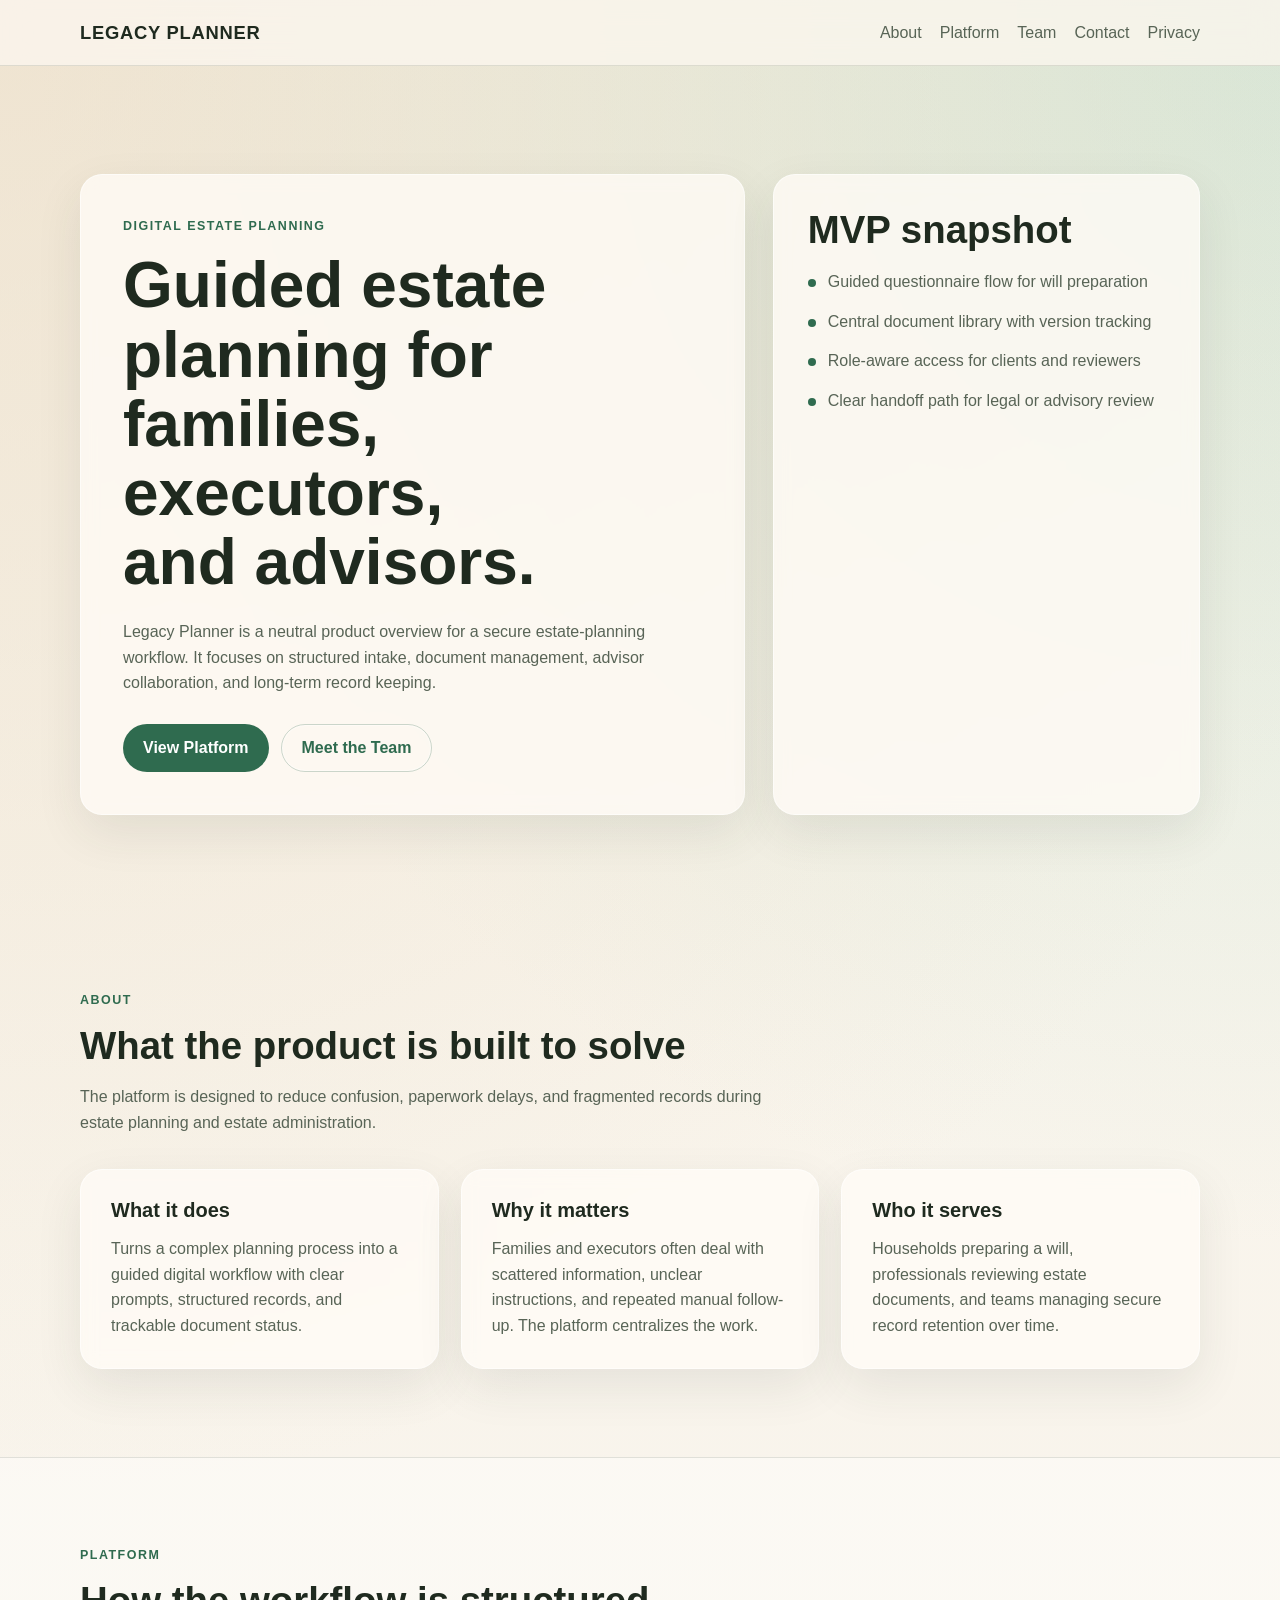
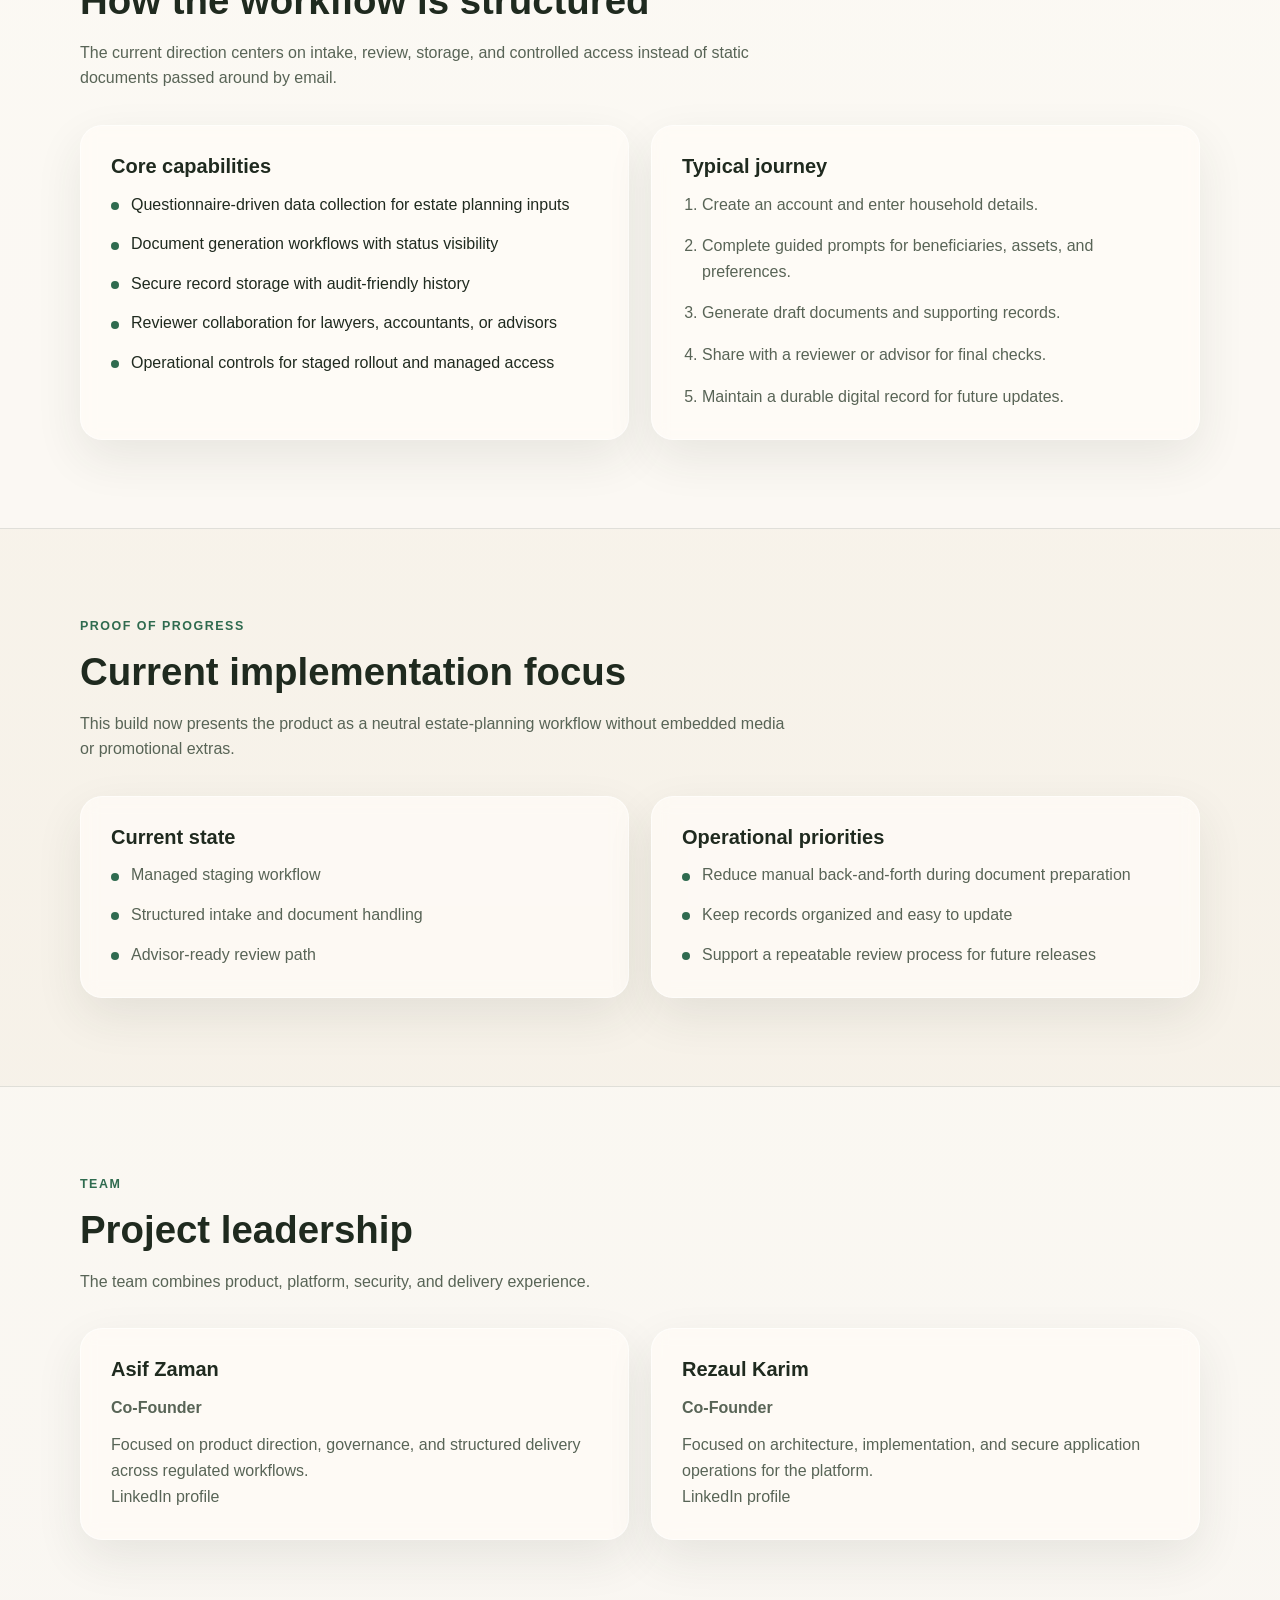
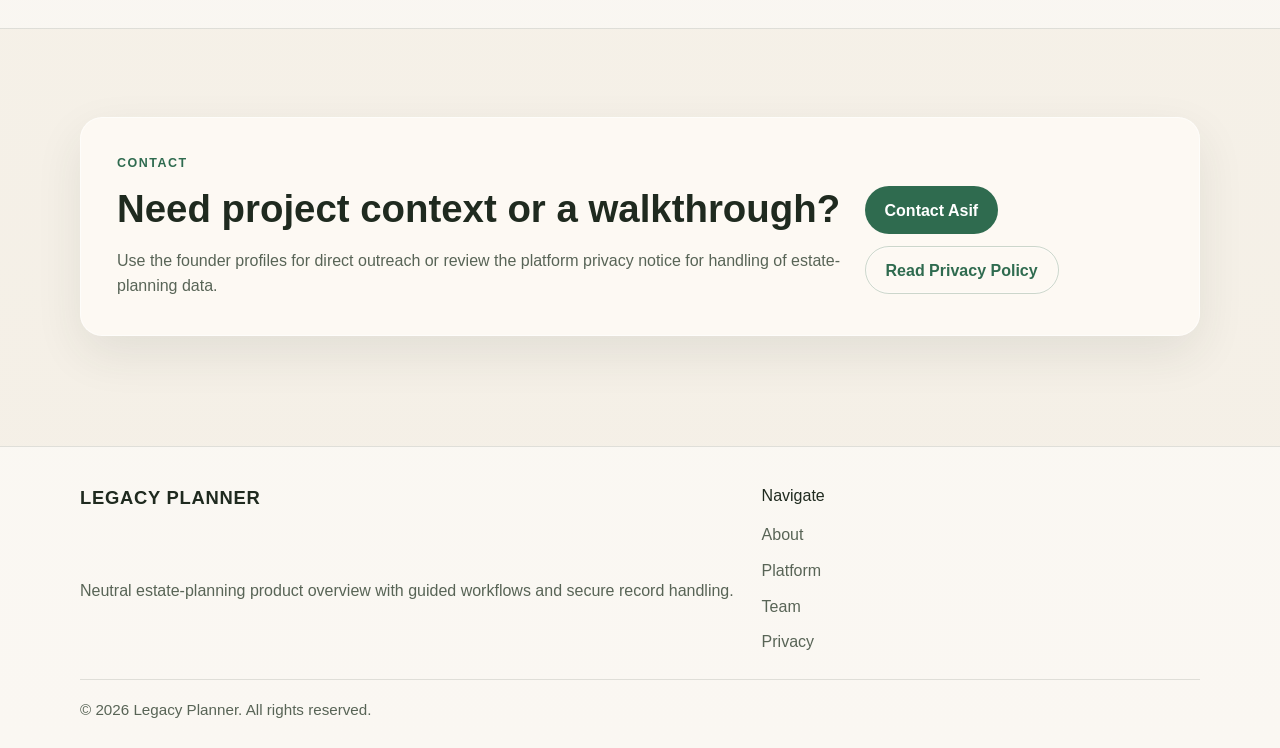
==== index.html @ 6ddc1e79 "feat: add non muslim site" ====
<!doctype html>
<html lang="en">

<head>
    <meta charset="UTF-8" />
    <meta name="viewport" content="width=device-width, initial-scale=1.0" />
    <title>Legacy Planner</title>
    <link rel="stylesheet" href="index.css" />
</head>

<body>
    <header class="site-header">
        <div class="container header-row">
            <a class="brand" href="index.html">Legacy Planner</a>
            <nav class="site-nav" aria-label="Primary navigation">
                <a href="#about">About</a>
                <a href="#platform">Platform</a>
                <a href="#team">Team</a>
                <a href="#contact">Contact</a>
                <a href="privacy-policy.html">Privacy</a>
            </nav>
        </div>
    </header>

    <main>
        <section class="hero section">
            <div class="container hero-grid">
                <div class="hero-copy" data-reveal>
                    <p class="eyebrow">Digital estate planning</p>
                    <h1>Guided estate planning for families, executors, and advisors.</h1>
                    <p class="hero-text">
                        Legacy Planner is a neutral product overview for a secure estate-planning workflow. It focuses
                        on structured intake, document management, advisor collaboration, and long-term record keeping.
                    </p>
                    <div class="button-row">
                        <a class="button" href="#platform">View Platform</a>
                        <a class="button button-secondary" href="#contact">Meet the Team</a>
                    </div>
                </div>

                <aside class="hero-panel" data-reveal>
                    <h2>MVP snapshot</h2>
                    <ul class="panel-list">
                        <li>Guided questionnaire flow for will preparation</li>
                        <li>Central document library with version tracking</li>
                        <li>Role-aware access for clients and reviewers</li>
                        <li>Clear handoff path for legal or advisory review</li>
                    </ul>
                </aside>
            </div>
        </section>

        <section id="about" class="section">
            <div class="container">
                <div class="section-heading" data-reveal>
                    <p class="eyebrow">About</p>
                    <h2>What the product is built to solve</h2>
                    <p class="section-lead">
                        The platform is designed to reduce confusion, paperwork delays, and fragmented records during
                        estate planning and estate administration.
                    </p>
                </div>

                <div class="card-grid">
                    <article class="card" data-reveal>
                        <h3>What it does</h3>
                        <p>
                            Turns a complex planning process into a guided digital workflow with clear prompts,
                            structured records, and trackable document status.
                        </p>
                    </article>
                    <article class="card" data-reveal>
                        <h3>Why it matters</h3>
                        <p>
                            Families and executors often deal with scattered information, unclear instructions, and
                            repeated manual follow-up. The platform centralizes the work.
                        </p>
                    </article>
                    <article class="card" data-reveal>
                        <h3>Who it serves</h3>
                        <p>
                            Households preparing a will, professionals reviewing estate documents, and teams managing
                            secure record retention over time.
                        </p>
                    </article>
                </div>
            </div>
        </section>

        <section id="platform" class="section section-alt">
            <div class="container">
                <div class="section-heading" data-reveal>
                    <p class="eyebrow">Platform</p>
                    <h2>How the workflow is structured</h2>
                    <p class="section-lead">
                        The current direction centers on intake, review, storage, and controlled access instead of
                        static documents passed around by email.
                    </p>
                </div>

                <div class="split-grid">
                    <article class="card card-large" data-reveal>
                        <h3>Core capabilities</h3>
                        <ul class="feature-list">
                            <li>Questionnaire-driven data collection for estate planning inputs</li>
                            <li>Document generation workflows with status visibility</li>
                            <li>Secure record storage with audit-friendly history</li>
                            <li>Reviewer collaboration for lawyers, accountants, or advisors</li>
                            <li>Operational controls for staged rollout and managed access</li>
                        </ul>
                    </article>

                    <article class="card card-large" data-reveal>
                        <h3>Typical journey</h3>
                        <ol class="number-list">
                            <li>Create an account and enter household details.</li>
                            <li>Complete guided prompts for beneficiaries, assets, and preferences.</li>
                            <li>Generate draft documents and supporting records.</li>
                            <li>Share with a reviewer or advisor for final checks.</li>
                            <li>Maintain a durable digital record for future updates.</li>
                        </ol>
                    </article>
                </div>
            </div>
        </section>

        <section class="section">
            <div class="container">
                <div class="section-heading" data-reveal>
                    <p class="eyebrow">Proof of progress</p>
                    <h2>Current implementation focus</h2>
                    <p class="section-lead">
                        This build now presents the product as a neutral estate-planning workflow without embedded media
                        or promotional extras.
                    </p>
                </div>

                <div class="proof-grid">
                    <article class="card" data-reveal>
                        <h3>Current state</h3>
                        <ul class="panel-list">
                            <li>Managed staging workflow</li>
                            <li>Structured intake and document handling</li>
                            <li>Advisor-ready review path</li>
                        </ul>
                    </article>
                    <article class="card" data-reveal>
                        <h3>Operational priorities</h3>
                        <ul class="panel-list">
                            <li>Reduce manual back-and-forth during document preparation</li>
                            <li>Keep records organized and easy to update</li>
                            <li>Support a repeatable review process for future releases</li>
                        </ul>
                    </article>
                </div>
            </div>
        </section>

        <section id="team" class="section section-alt">
            <div class="container">
                <div class="section-heading" data-reveal>
                    <p class="eyebrow">Team</p>
                    <h2>Project leadership</h2>
                    <p class="section-lead">
                        The team combines product, platform, security, and delivery experience.
                    </p>
                </div>

                <div class="team-grid">
                    <article class="person-card" data-reveal>
                        <h3>Asif Zaman</h3>
                        <p class="role">Co-Founder</p>
                        <p>
                            Focused on product direction, governance, and structured delivery across regulated
                            workflows.
                        </p>
                        <a class="text-link" href="https://www.linkedin.com/in/asif-zaman-864b8b76/" target="_blank"
                            rel="noreferrer">LinkedIn profile</a>
                    </article>
                    <article class="person-card" data-reveal>
                        <h3>Rezaul Karim</h3>
                        <p class="role">Co-Founder</p>
                        <p>
                            Focused on architecture, implementation, and secure application operations for the platform.
                        </p>
                        <a class="text-link" href="https://www.linkedin.com/in/rezaul-karim-masum/" target="_blank"
                            rel="noreferrer">LinkedIn profile</a>
                    </article>
                </div>
            </div>
        </section>

        <section id="contact" class="section contact-section">
            <div class="container contact-panel" data-reveal>
                <div>
                    <p class="eyebrow">Contact</p>
                    <h2>Need project context or a walkthrough?</h2>
                    <p class="section-lead">
                        Use the founder profiles for direct outreach or review the platform privacy notice for handling
                        of estate-planning data.
                    </p>
                </div>
                <div class="button-row">
                    <a class="button" href="https://www.linkedin.com/in/asif-zaman-864b8b76/" target="_blank"
                        rel="noreferrer">Contact Asif</a>
                    <a class="button button-secondary" href="privacy-policy.html">Read Privacy Policy</a>
                </div>
            </div>
        </section>
    </main>

    <footer class="site-footer">
        <div class="container footer-grid">
            <div>
                <p class="brand footer-brand">Legacy Planner</p>
                <p class="footer-note">
                    Neutral estate-planning product overview with guided workflows and secure record handling.
                </p>
            </div>
            <div>
                <p class="footer-title">Navigate</p>
                <a href="#about">About</a>
                <a href="#platform">Platform</a>
                <a href="#team">Team</a>
                <a href="privacy-policy.html">Privacy</a>
            </div>
        </div>
        <div class="container footer-bottom">
            <p>&copy; 2026 Legacy Planner. All rights reserved.</p>
        </div>
    </footer>

    <script src="index.js"></script>
</body>

</html>
---- index.css ----
:root {
    --bg: #f4efe6;
    --bg-alt: #fffaf2;
    --surface: rgba(255, 252, 246, 0.78);
    --surface-strong: #fffdf9;
    --text: #1f2a1f;
    --muted: #586456;
    --line: rgba(31, 42, 31, 0.12);
    --accent: #2f6b4f;
    --accent-strong: #1f533b;
    --accent-soft: rgba(47, 107, 79, 0.1);
    --shadow: 0 18px 48px rgba(44, 51, 44, 0.09);
    --radius: 22px;
}

* {
    box-sizing: border-box;
    margin: 0;
    padding: 0;
}

html {
    scroll-behavior: smooth;
}

body {
    min-height: 100vh;
    font-family: "Manrope", "Segoe UI", sans-serif;
    color: var(--text);
    background:
        radial-gradient(circle at top left, rgba(232, 217, 192, 0.65), transparent 36%),
        radial-gradient(circle at top right, rgba(179, 214, 192, 0.5), transparent 30%),
        linear-gradient(180deg, #fbf7ef 0%, #f4efe6 100%);
    line-height: 1.6;
}

a {
    color: inherit;
    text-decoration: none;
}

img,
iframe {
    display: block;
    max-width: 100%;
}

.container {
    width: min(1120px, calc(100% - 40px));
    margin: 0 auto;
}

.section {
    padding: 88px 0;
}

.section-alt {
    background: rgba(255, 255, 255, 0.4);
    border-top: 1px solid var(--line);
    border-bottom: 1px solid var(--line);
}

.site-header {
    position: sticky;
    top: 0;
    z-index: 20;
    backdrop-filter: blur(14px);
    background: rgba(251, 247, 239, 0.78);
    border-bottom: 1px solid var(--line);
}

.header-row {
    display: flex;
    align-items: center;
    justify-content: space-between;
    gap: 24px;
    padding: 18px 0;
}

.brand {
    font-size: 1.15rem;
    font-weight: 800;
    letter-spacing: 0.04em;
    text-transform: uppercase;
}

.site-nav {
    display: flex;
    align-items: center;
    gap: 18px;
    flex-wrap: wrap;
}

.site-nav a,
.footer-grid a,
.text-link {
    color: var(--muted);
    transition: color 0.2s ease;
}

.site-nav a:hover,
.footer-grid a:hover,
.text-link:hover {
    color: var(--accent);
}

.hero {
    padding-top: 108px;
}

.hero-grid {
    display: grid;
    grid-template-columns: minmax(0, 1.4fr) minmax(280px, 0.9fr);
    gap: 28px;
    align-items: stretch;
}

.eyebrow {
    color: var(--accent);
    font-weight: 800;
    letter-spacing: 0.12em;
    text-transform: uppercase;
    font-size: 0.78rem;
    margin-bottom: 14px;
}

h1,
h2,
h3 {
    line-height: 1.08;
}

h1 {
    font-size: clamp(2.5rem, 5vw, 4.8rem);
    max-width: 12ch;
    margin-bottom: 22px;
}

h2 {
    font-size: clamp(1.9rem, 3vw, 3rem);
    margin-bottom: 18px;
}

h3 {
    font-size: 1.25rem;
    margin-bottom: 14px;
}

.hero-text,
.section-lead,
.footer-note,
.card p,
.person-card p,
.policy-section p,
.policy-list li,
.panel-list li,
.number-list li {
    color: var(--muted);
}

.hero-copy,
.hero-panel,
.card,
.person-card,
.contact-panel,
.policy-layout {
    background: var(--surface);
    border: 1px solid rgba(255, 255, 255, 0.55);
    border-radius: var(--radius);
    box-shadow: var(--shadow);
    backdrop-filter: blur(8px);
}

.hero-copy {
    padding: 42px;
}

.hero-panel {
    padding: 34px;
    align-self: stretch;
}

.panel-list,
.feature-list,
.policy-list {
    list-style: none;
    display: grid;
    gap: 14px;
}

.panel-list li,
.feature-list li,
.policy-list li {
    position: relative;
    padding-left: 20px;
}

.panel-list li::before,
.feature-list li::before,
.policy-list li::before {
    content: "";
    position: absolute;
    left: 0;
    top: 0.65em;
    width: 8px;
    height: 8px;
    border-radius: 50%;
    background: var(--accent);
}

.number-list {
    display: grid;
    gap: 16px;
    margin-left: 20px;
}

.button-row {
    display: flex;
    flex-wrap: wrap;
    gap: 12px;
    margin-top: 28px;
}

.button {
    display: inline-flex;
    align-items: center;
    justify-content: center;
    min-height: 48px;
    padding: 0 20px;
    border-radius: 999px;
    background: var(--accent);
    color: #fff;
    font-weight: 700;
    transition: transform 0.2s ease, background 0.2s ease;
}

.button:hover {
    background: var(--accent-strong);
    transform: translateY(-1px);
}

.button-secondary {
    background: transparent;
    color: var(--accent);
    border: 1px solid rgba(47, 107, 79, 0.24);
    box-shadow: inset 0 0 0 1px rgba(255, 255, 255, 0.35);
}

.button-secondary:hover {
    background: var(--accent-soft);
}

.section-heading {
    max-width: 720px;
    margin-bottom: 34px;
}

.card-grid,
.proof-grid,
.team-grid,
.split-grid {
    display: grid;
    gap: 22px;
}

.card-grid {
    grid-template-columns: repeat(3, minmax(0, 1fr));
}

.proof-grid,
.team-grid,
.split-grid {
    grid-template-columns: repeat(2, minmax(0, 1fr));
}

.card,
.person-card {
    padding: 30px;
}

.card-large {
    min-height: 100%;
}

.role {
    color: var(--accent);
    font-weight: 700;
    margin-bottom: 12px;
}

.contact-section {
    padding-bottom: 110px;
}

.contact-panel {
    display: flex;
    align-items: center;
    justify-content: space-between;
    gap: 24px;
    padding: 36px;
}

.site-footer {
    padding: 36px 0 26px;
    border-top: 1px solid var(--line);
    background: rgba(255, 255, 255, 0.48);
}

.footer-grid {
    display: grid;
    grid-template-columns: minmax(0, 1.2fr) minmax(180px, 0.8fr);
    gap: 24px;
}

.footer-grid div {
    display: grid;
    gap: 10px;
}

.footer-brand,
.footer-title {
    margin-bottom: 4px;
}

.footer-bottom {
    margin-top: 24px;
    padding-top: 18px;
    border-top: 1px solid var(--line);
    color: var(--muted);
    font-size: 0.95rem;
}

.simple-page {
    min-height: 100vh;
    display: grid;
    place-items: center;
}

.narrow-column {
    max-width: 760px;
}

.policy-layout {
    max-width: 860px;
    padding: 42px;
}

.policy-updated {
    color: var(--muted);
    margin-bottom: 24px;
}

.policy-section + .policy-section {
    margin-top: 28px;
}

[data-reveal] {
    opacity: 0;
    transform: translateY(18px);
    transition: opacity 0.55s ease, transform 0.55s ease;
}

[data-reveal].is-visible {
    opacity: 1;
    transform: translateY(0);
}

@media (max-width: 900px) {
    .hero-grid,
    .card-grid,
    .proof-grid,
    .team-grid,
    .split-grid,
    .footer-grid,
    .contact-panel {
        grid-template-columns: 1fr;
    }

    .contact-panel {
        align-items: flex-start;
    }
}

@media (max-width: 720px) {
    .section {
        padding: 72px 0;
    }

    .header-row {
        flex-direction: column;
        align-items: flex-start;
    }

    .hero-copy,
    .hero-panel,
    .card,
    .person-card,
    .contact-panel,
    .policy-layout {
        padding: 26px;
    }

    h1 {
        max-width: none;
    }
}
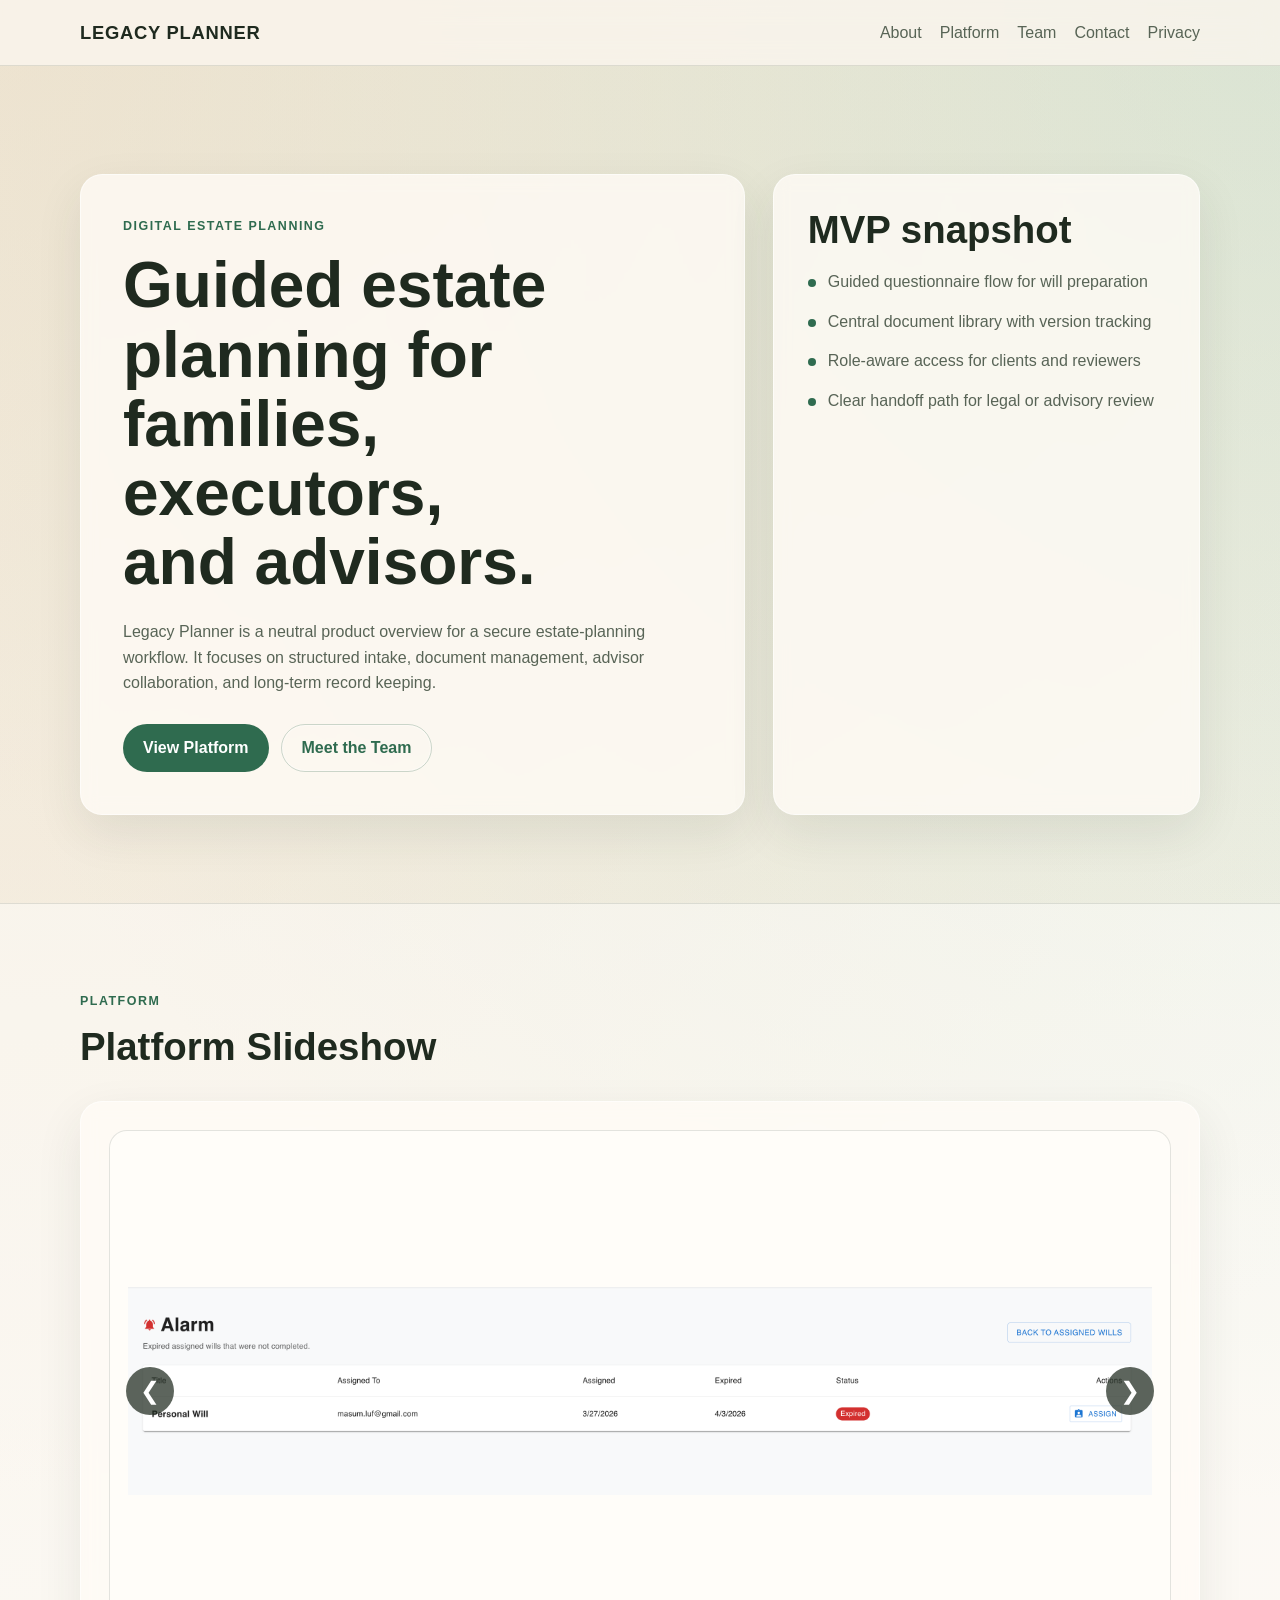
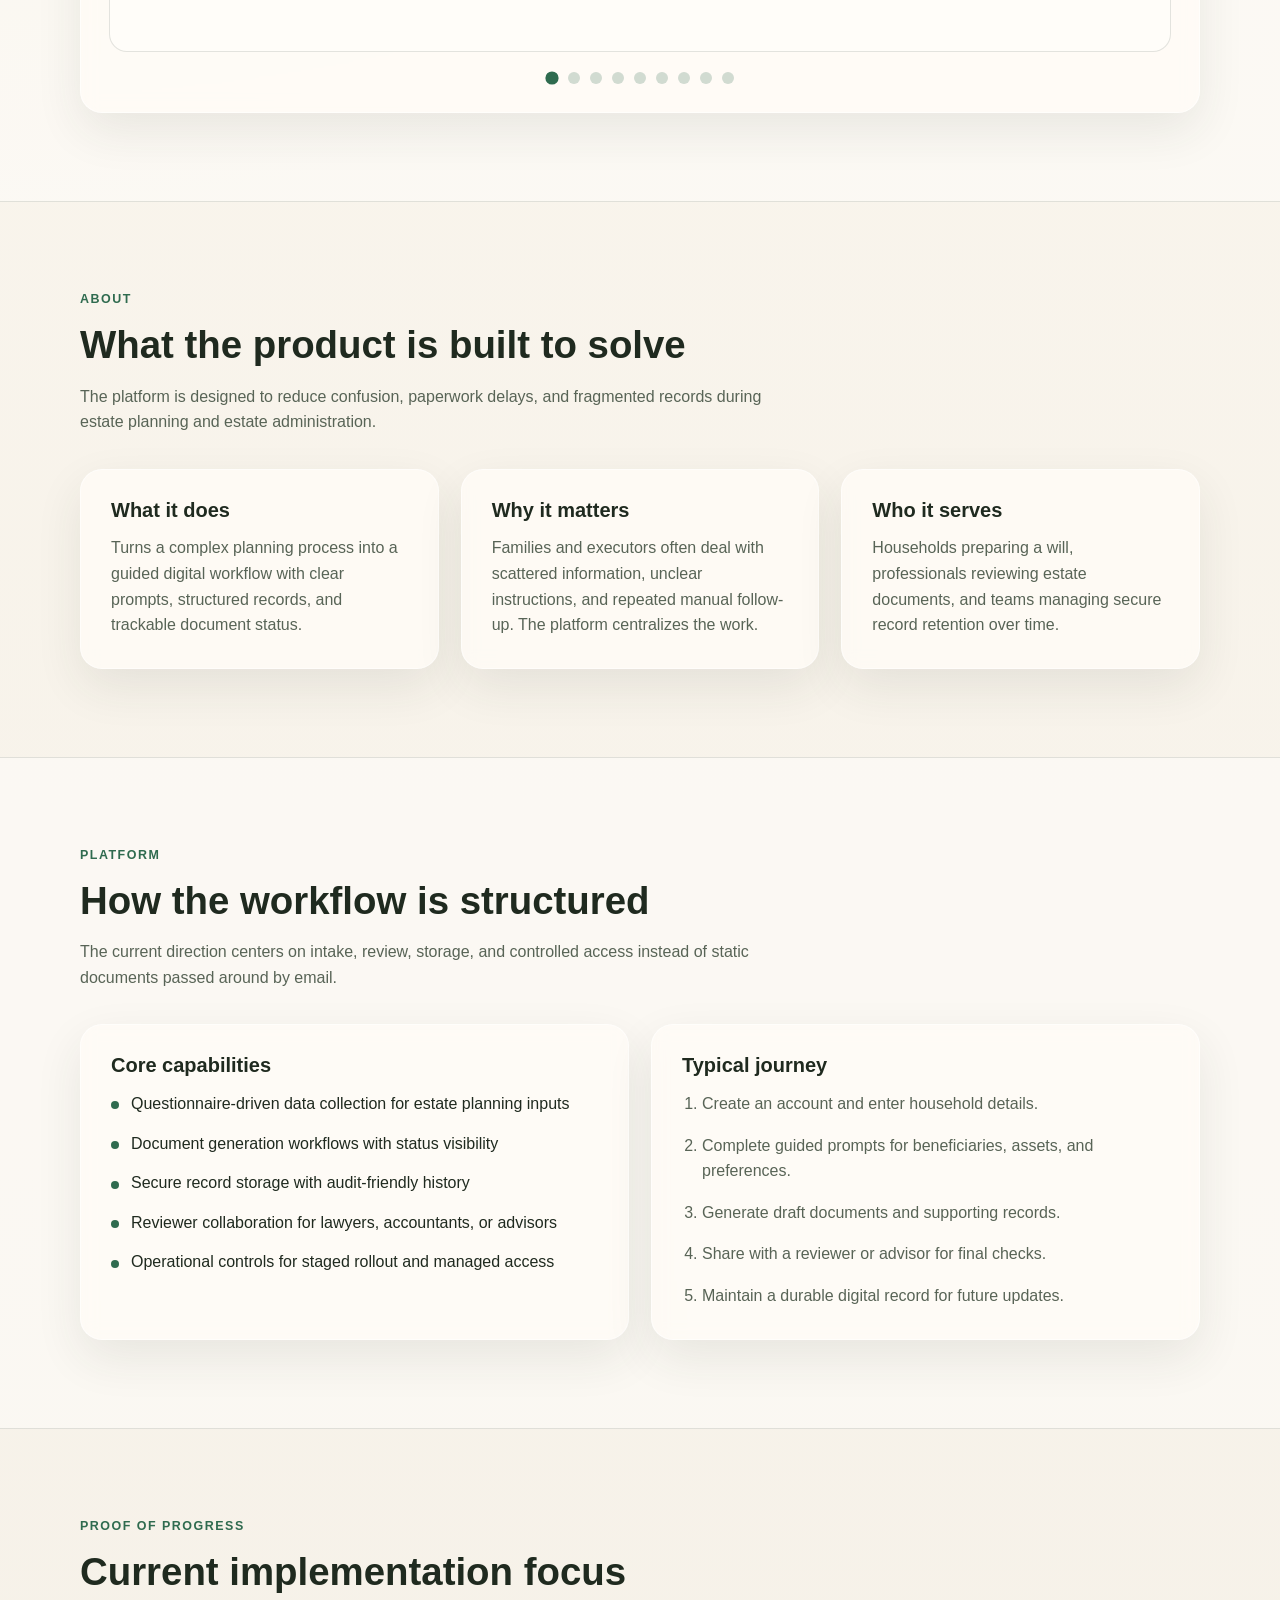
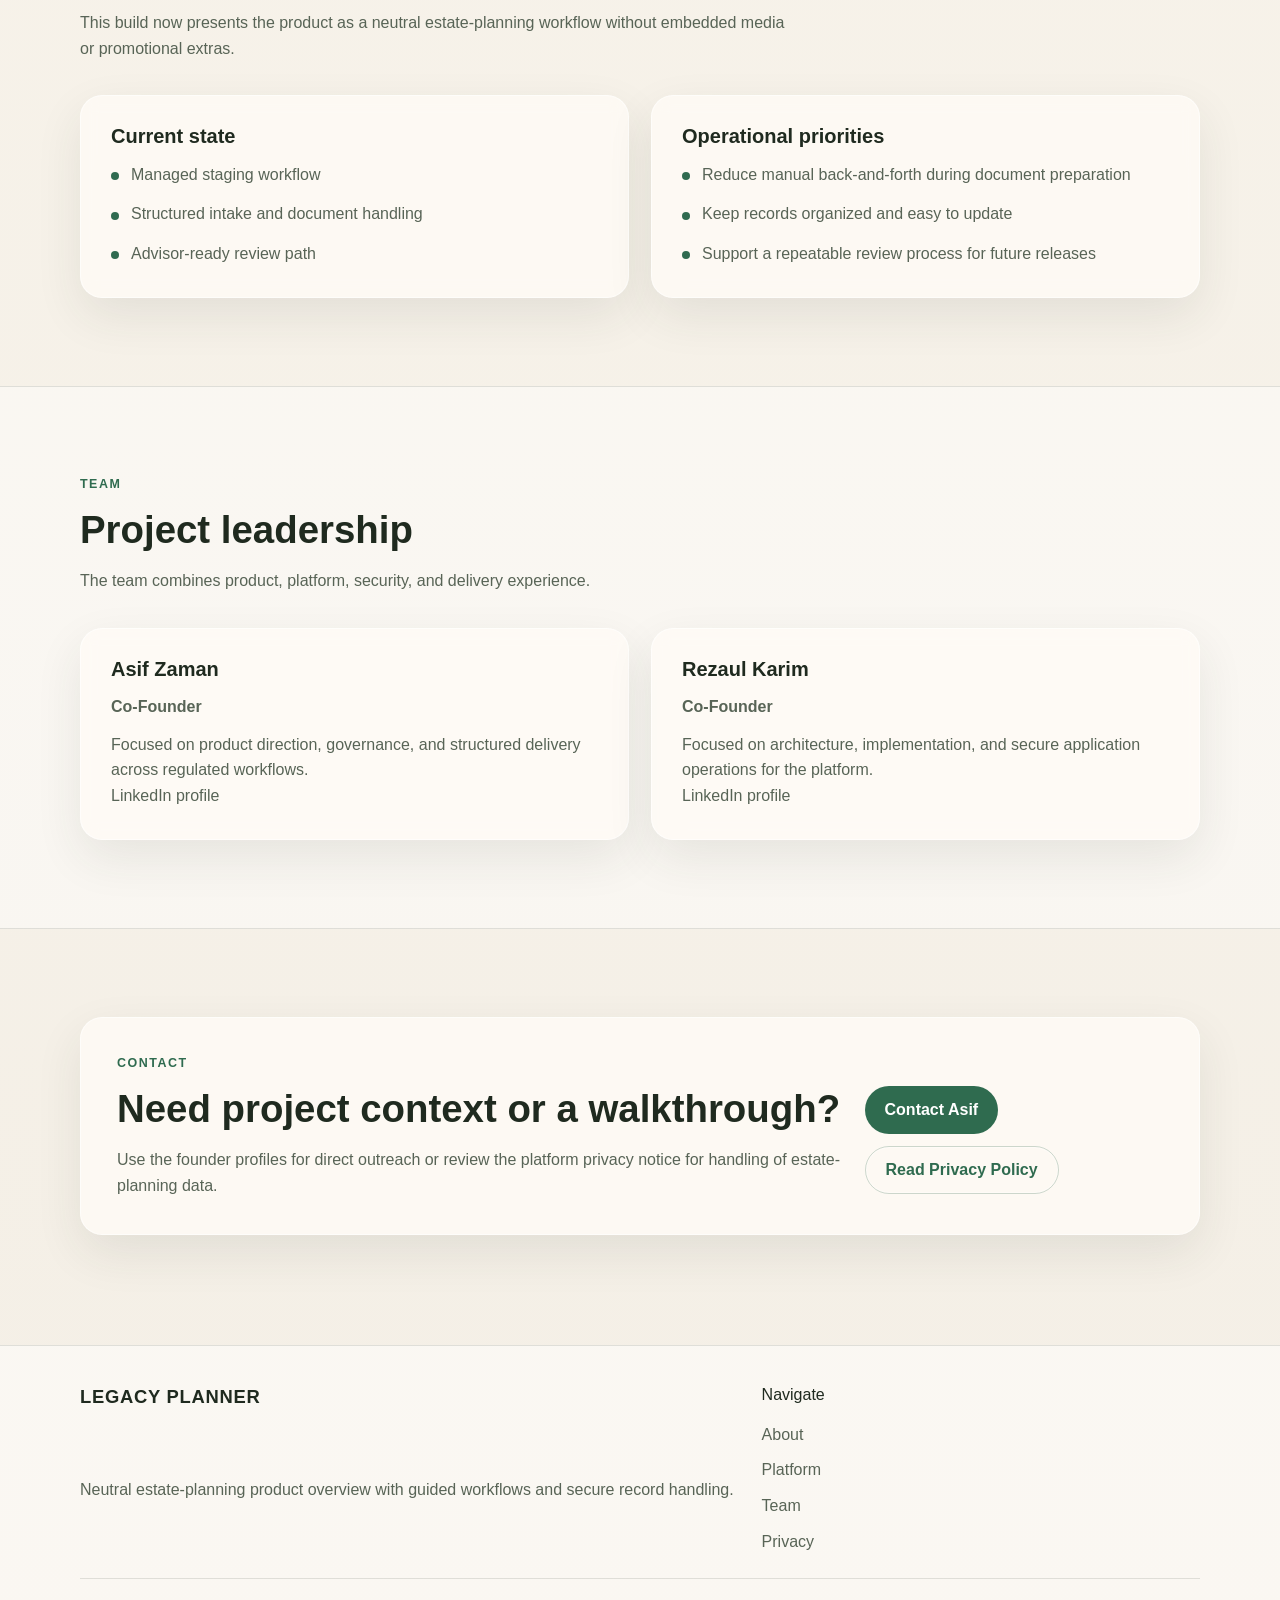
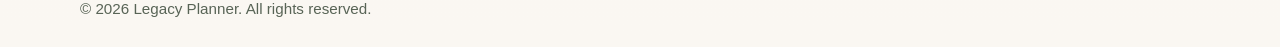
==== commit d3bba361: "feat: add slide show" ====
--- a/index.html
+++ b/index.html
@@ -33,7 +33,7 @@
                         on structured intake, document management, advisor collaboration, and long-term record keeping.
                     </p>
                     <div class="button-row">
-                        <a class="button" href="#platform">View Platform</a>
+                        <a class="button" href="#platform-slideshow">View Platform</a>
                         <a class="button button-secondary" href="#contact">Meet the Team</a>
                     </div>
                 </div>
@@ -47,6 +47,63 @@
                         <li>Clear handoff path for legal or advisory review</li>
                     </ul>
                 </aside>
+            </div>
+        </section>
+
+        <section id="platform-slideshow" class="section section-alt">
+            <div class="container">
+                <div class="section-heading" data-reveal>
+                    <p class="eyebrow">Platform</p>
+                    <h2>Platform Slideshow</h2>
+                </div>
+
+                <div class="slideshow-card" data-reveal>
+                    <div class="slideshow-frame">
+                        <button class="slideshow-arrow slideshow-arrow-left" type="button" data-slide-action="prev"
+                            aria-label="Previous slide">
+                            <span aria-hidden="true">&#10094;</span>
+                        </button>
+                        <figure class="slideshow-slide is-active">
+                            <img src="Assets/sildeshow/alarm-system.png" alt="Alarm system screen" />
+                        </figure>
+                        <figure class="slideshow-slide">
+                            <img src="Assets/sildeshow/beneficiaries-management.png"
+                                alt="Beneficiaries management screen" />
+                        </figure>
+                        <figure class="slideshow-slide">
+                            <img src="Assets/sildeshow/document-creation-panel.png"
+                                alt="Document creation panel screen" />
+                        </figure>
+                        <figure class="slideshow-slide">
+                            <img src="Assets/sildeshow/document-library.png" alt="Document library screen" />
+                        </figure>
+                        <figure class="slideshow-slide">
+                            <img src="Assets/sildeshow/invite-user.png" alt="Invite user screen" />
+                        </figure>
+                        <figure class="slideshow-slide">
+                            <img src="Assets/sildeshow/personal-question-request.png"
+                                alt="Personal question request screen" />
+                        </figure>
+                        <figure class="slideshow-slide">
+                            <img src="Assets/sildeshow/questionnaries-configuration.png"
+                                alt="Questionnaires configuration screen" />
+                        </figure>
+                        <figure class="slideshow-slide">
+                            <img src="Assets/sildeshow/up-coming-vault.png" alt="Upcoming vault screen" />
+                        </figure>
+                        <figure class="slideshow-slide">
+                            <img src="Assets/sildeshow/user-dashboard.png" alt="User dashboard screen" />
+                        </figure>
+                        <button class="slideshow-arrow slideshow-arrow-right" type="button" data-slide-action="next"
+                            aria-label="Next slide">
+                            <span aria-hidden="true">&#10095;</span>
+                        </button>
+                    </div>
+
+                    <div class="slideshow-controls">
+                        <div class="slideshow-dots" aria-label="Slideshow navigation"></div>
+                    </div>
+                </div>
             </div>
         </section>
 
--- a/index.css
+++ b/index.css
@@ -180,6 +180,115 @@
     align-self: stretch;
 }
 
+.slideshow-card {
+    background: var(--surface);
+    border: 1px solid rgba(255, 255, 255, 0.55);
+    border-radius: var(--radius);
+    box-shadow: var(--shadow);
+    backdrop-filter: blur(8px);
+    padding: 28px;
+}
+
+.slideshow-frame {
+    position: relative;
+    min-height: 520px;
+    border-radius: calc(var(--radius) - 4px);
+    border: 1px solid var(--line);
+    background: var(--surface-strong);
+    overflow: hidden;
+}
+
+.slideshow-slide {
+    display: none;
+    width: 100%;
+    height: 100%;
+    min-height: 520px;
+    padding: 18px;
+    align-items: center;
+    justify-content: center;
+}
+
+.slideshow-slide.is-active {
+    display: flex;
+}
+
+.slideshow-slide img {
+    width: 100%;
+    height: 100%;
+    max-height: 484px;
+    object-fit: contain;
+}
+
+.slideshow-arrow {
+    position: absolute;
+    top: 50%;
+    transform: translateY(-50%);
+    z-index: 2;
+    width: 48px;
+    height: 48px;
+    border: none;
+    border-radius: 50%;
+    background: rgba(31, 42, 31, 0.72);
+    color: #fff;
+    display: inline-flex;
+    align-items: center;
+    justify-content: center;
+    cursor: pointer;
+    transition: background 0.2s ease, transform 0.2s ease;
+}
+
+.slideshow-arrow:hover {
+    background: rgba(31, 83, 59, 0.9);
+}
+
+.slideshow-arrow:focus-visible {
+    outline: 2px solid var(--accent);
+    outline-offset: 3px;
+}
+
+.slideshow-arrow span {
+    font-size: 1.5rem;
+    line-height: 1;
+}
+
+.slideshow-arrow-left {
+    left: 16px;
+}
+
+.slideshow-arrow-right {
+    right: 16px;
+}
+
+.slideshow-controls {
+    display: flex;
+    align-items: center;
+    justify-content: center;
+    gap: 18px;
+    margin-top: 20px;
+}
+
+.slideshow-dots {
+    display: flex;
+    flex-wrap: wrap;
+    justify-content: center;
+    gap: 10px;
+}
+
+.slideshow-dot {
+    width: 12px;
+    height: 12px;
+    border: 0;
+    border-radius: 50%;
+    background: rgba(47, 107, 79, 0.22);
+    cursor: pointer;
+    transition: transform 0.2s ease, background 0.2s ease;
+}
+
+.slideshow-dot.is-active {
+    background: var(--accent);
+    transform: scale(1.1);
+}
+
 .panel-list,
 .feature-list,
 .policy-list {
@@ -393,6 +502,7 @@
 
     .hero-copy,
     .hero-panel,
+    .slideshow-card,
     .card,
     .person-card,
     .contact-panel,
@@ -400,6 +510,28 @@
         padding: 26px;
     }
 
+    .slideshow-frame,
+    .slideshow-slide {
+        min-height: 320px;
+    }
+
+    .slideshow-slide img {
+        max-height: 284px;
+    }
+
+    .slideshow-arrow {
+        width: 42px;
+        height: 42px;
+    }
+
+    .slideshow-arrow-left {
+        left: 10px;
+    }
+
+    .slideshow-arrow-right {
+        right: 10px;
+    }
+
     h1 {
         max-width: none;
     }
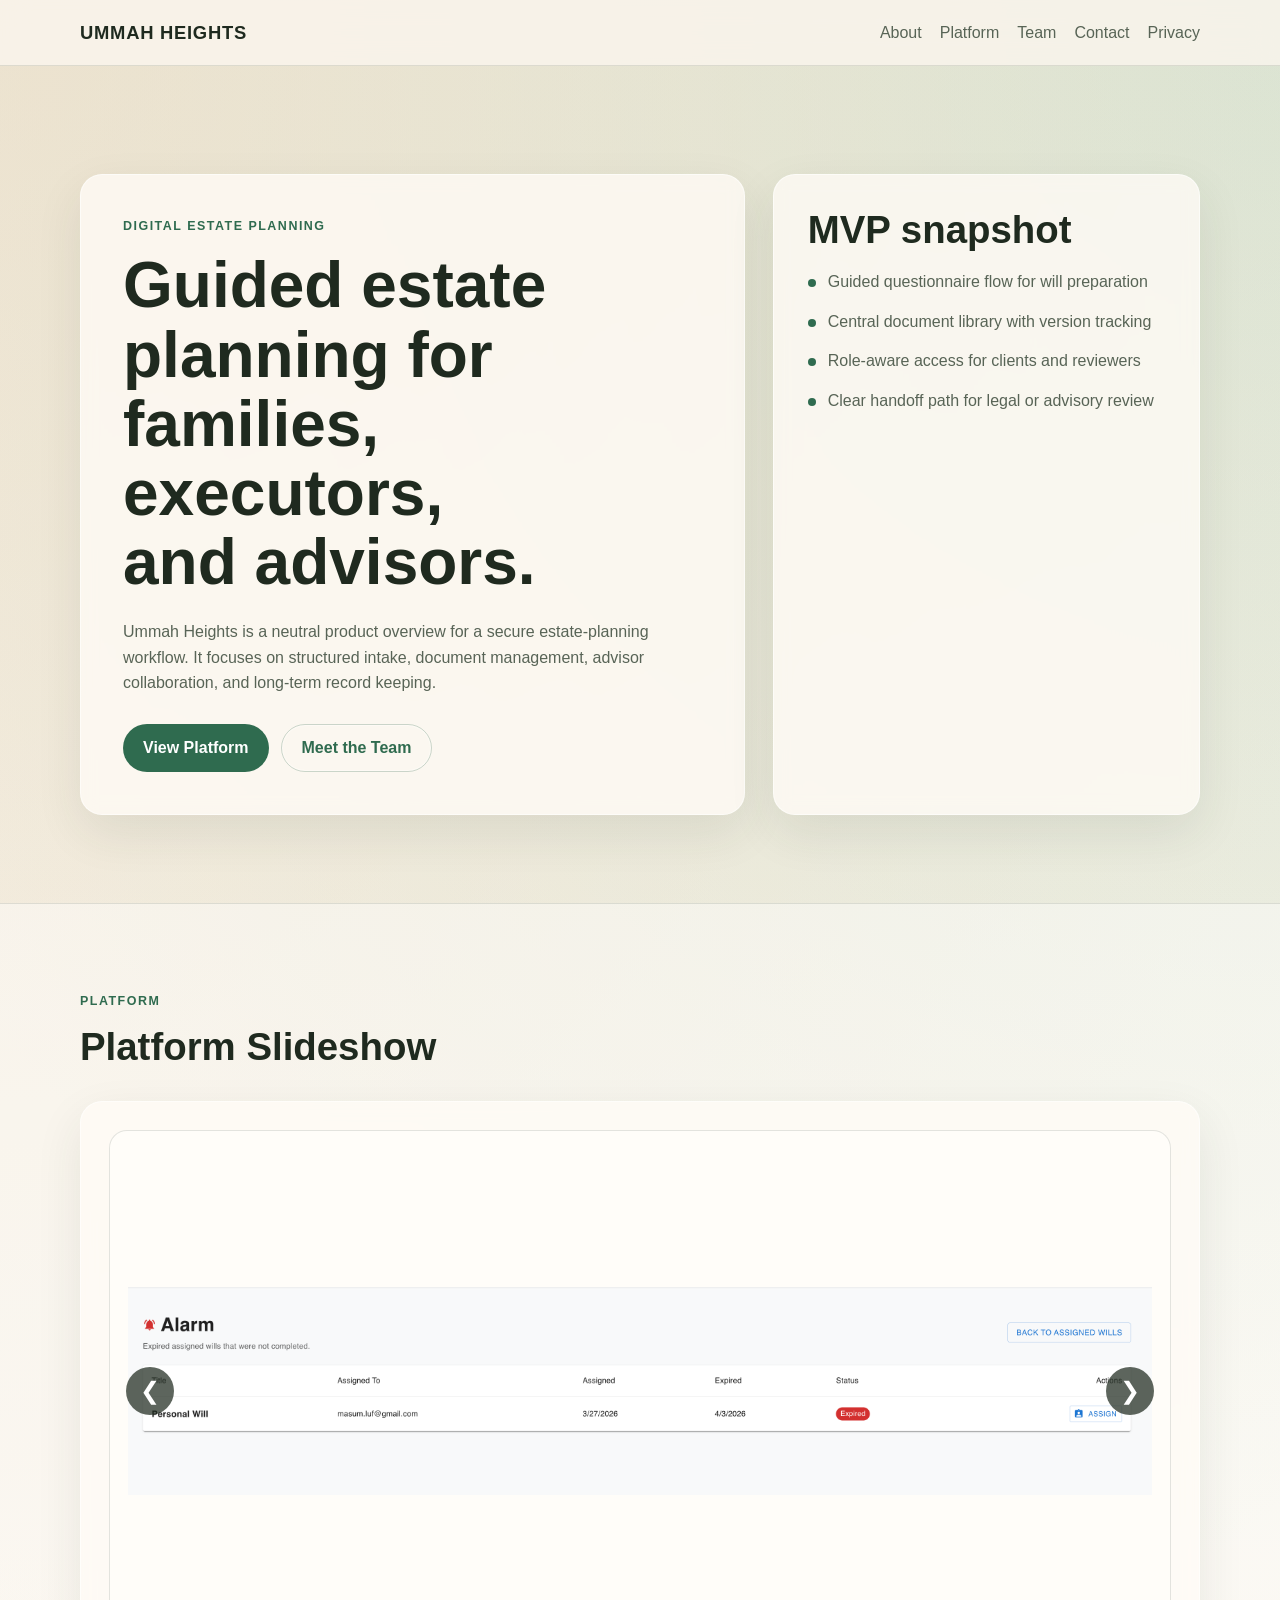
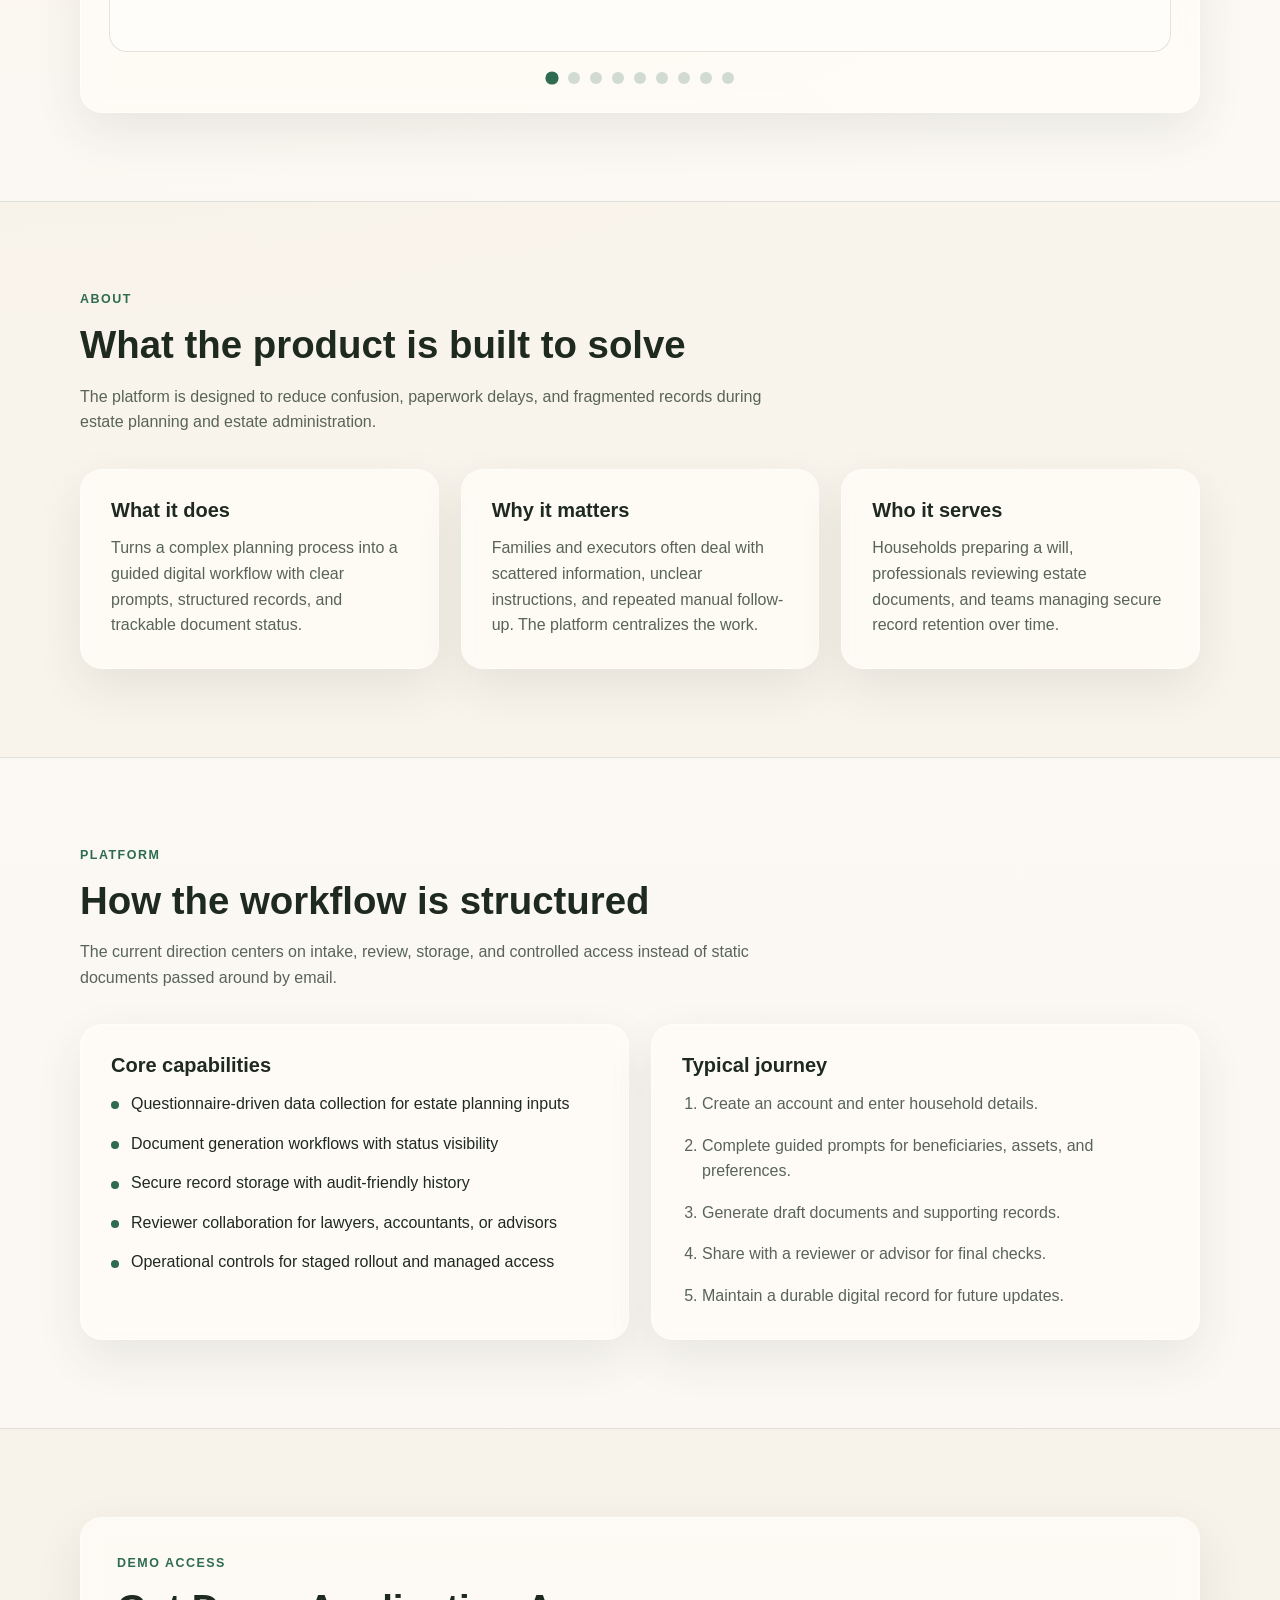
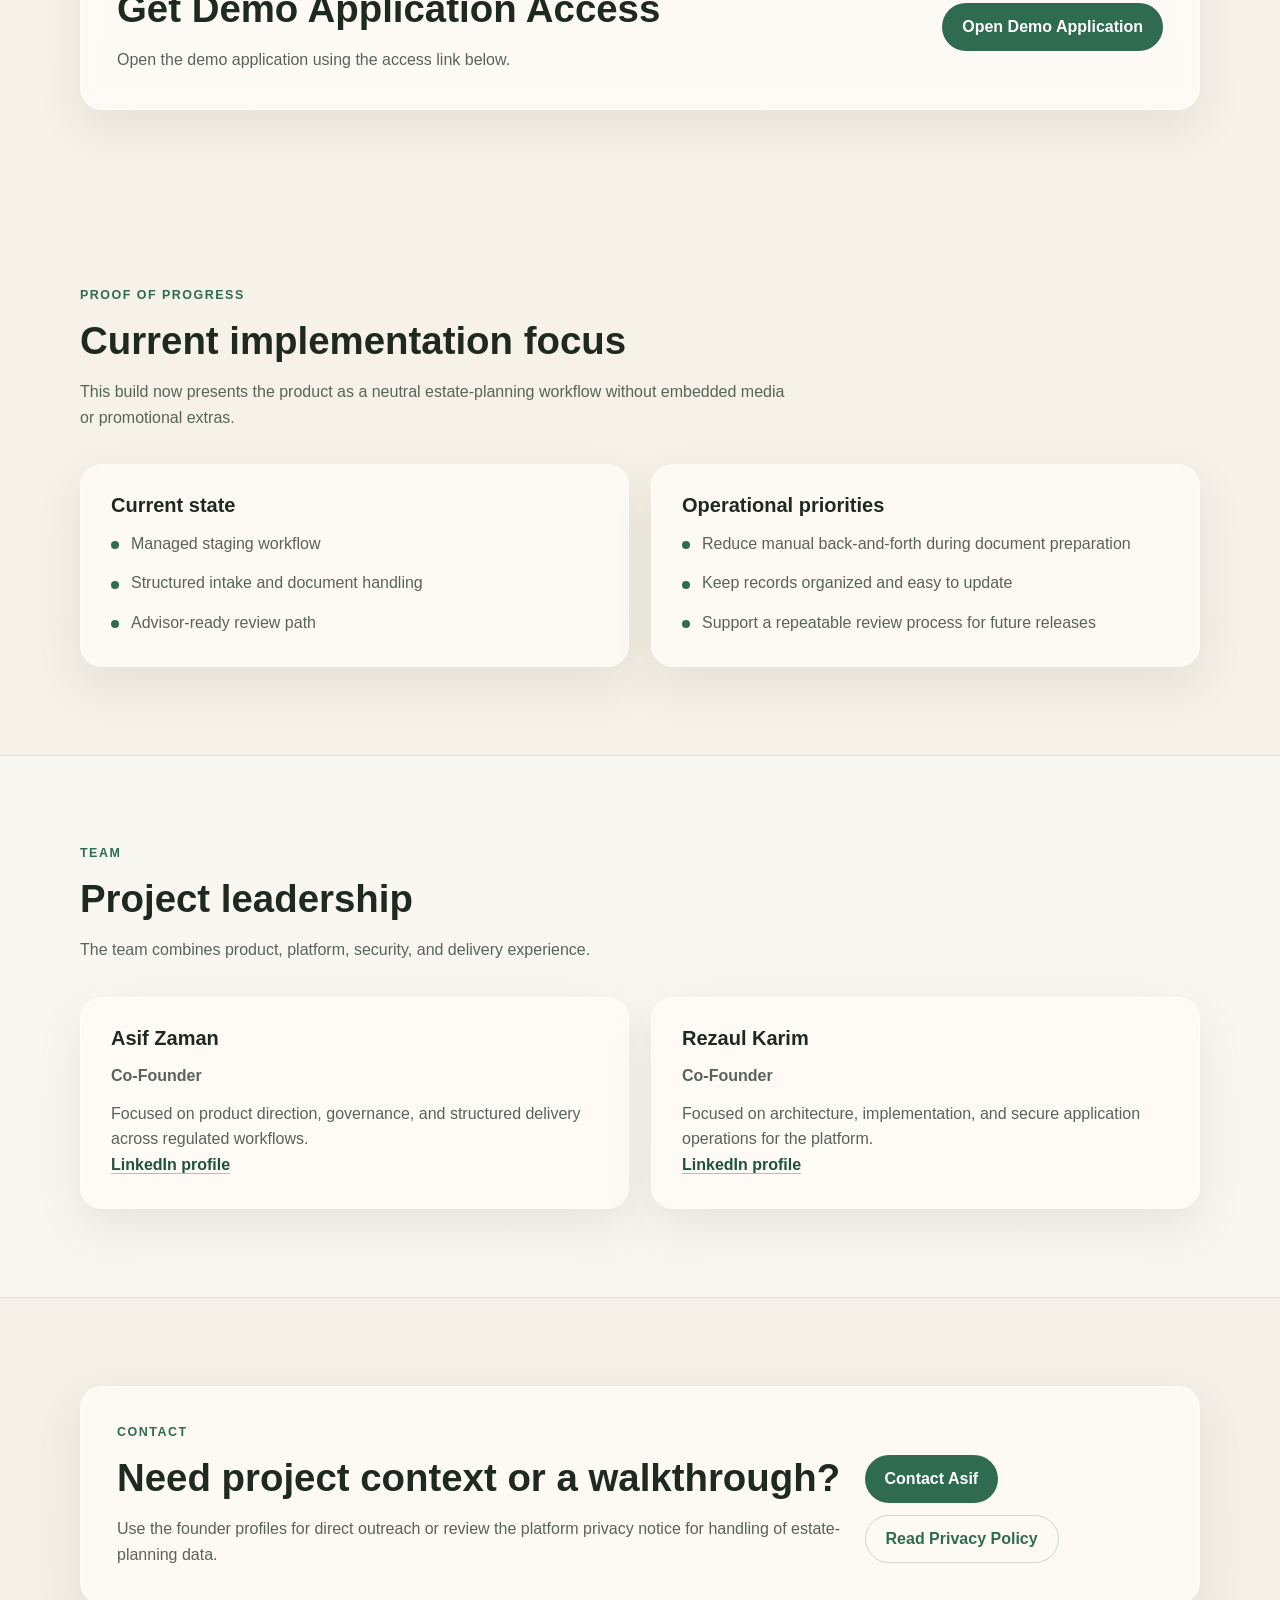
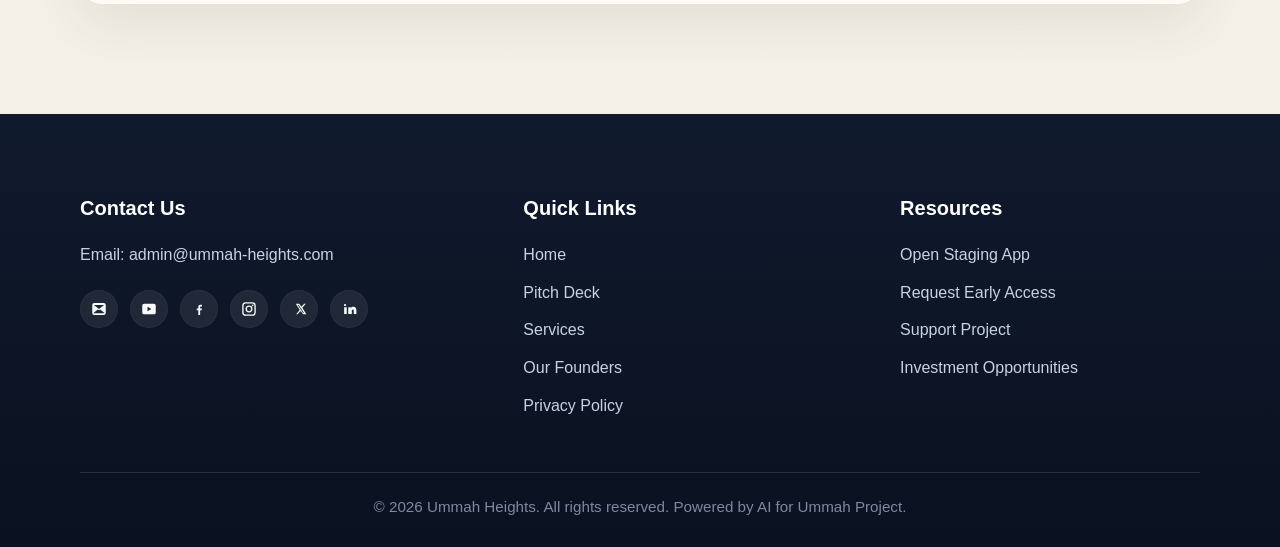
==== commit fbcdde02: "feat: update footer" ====
--- a/index.html
+++ b/index.html
@@ -4,14 +4,14 @@
 <head>
     <meta charset="UTF-8" />
     <meta name="viewport" content="width=device-width, initial-scale=1.0" />
-    <title>Legacy Planner</title>
+    <title>Ummah Heights</title>
     <link rel="stylesheet" href="index.css" />
 </head>
 
 <body>
     <header class="site-header">
         <div class="container header-row">
-            <a class="brand" href="index.html">Legacy Planner</a>
+            <a class="brand" href="index.html">Ummah Heights</a>
             <nav class="site-nav" aria-label="Primary navigation">
                 <a href="#about">About</a>
                 <a href="#platform">Platform</a>
@@ -29,7 +29,7 @@
                     <p class="eyebrow">Digital estate planning</p>
                     <h1>Guided estate planning for families, executors, and advisors.</h1>
                     <p class="hero-text">
-                        Legacy Planner is a neutral product overview for a secure estate-planning workflow. It focuses
+                        Ummah Heights is a neutral product overview for a secure estate-planning workflow. It focuses
                         on structured intake, document management, advisor collaboration, and long-term record keeping.
                     </p>
                     <div class="button-row">
@@ -181,6 +181,24 @@
             </div>
         </section>
 
+        <section id="demo-access" class="section">
+            <div class="container">
+                <div class="contact-panel" data-reveal>
+                    <div>
+                        <p class="eyebrow">Demo Access</p>
+                        <h2>Get Demo Application Access</h2>
+                        <p class="section-lead">
+                            Open the demo application using the access link below.
+                        </p>
+                    </div>
+                    <div class="button-row">
+                        <a class="button" href="https://app-staging.ummah-heights.com/" target="_blank"
+                            rel="noreferrer">Open Demo Application</a>
+                    </div>
+                </div>
+            </div>
+        </section>
+
         <section class="section">
             <div class="container">
                 <div class="section-heading" data-reveal>
@@ -268,22 +286,75 @@
 
     <footer class="site-footer">
         <div class="container footer-grid">
-            <div>
-                <p class="brand footer-brand">Legacy Planner</p>
-                <p class="footer-note">
-                    Neutral estate-planning product overview with guided workflows and secure record handling.
-                </p>
-            </div>
-            <div>
-                <p class="footer-title">Navigate</p>
-                <a href="#about">About</a>
-                <a href="#platform">Platform</a>
-                <a href="#team">Team</a>
-                <a href="privacy-policy.html">Privacy</a>
-            </div>
+            <section class="footer-column footer-column-contact" aria-labelledby="footer-contact-title">
+                <p class="footer-heading" id="footer-contact-title">Contact Us</p>
+                <a class="footer-email" href="mailto:admin@ummah-heights.com">Email: admin@ummah-heights.com</a>
+                <div class="footer-social" aria-label="Social channels">
+                    <a class="social-badge" href="mailto:admin@ummah-heights.com" aria-label="Email Ummah Heights">
+                        <svg viewBox="0 0 24 24" focusable="false">
+                            <path
+                                d="M3 6.75A2.75 2.75 0 0 1 5.75 4h12.5A2.75 2.75 0 0 1 21 6.75v10.5A2.75 2.75 0 0 1 18.25 20H5.75A2.75 2.75 0 0 1 3 17.25V6.75Zm2.2-.25 6.8 5.42 6.8-5.42H5.2Zm13.3 11a1.25 1.25 0 0 0 .84-.32l-5.78-4.6-1.1.87a.75.75 0 0 1-.93 0l-1.1-.87-5.78 4.6c.22.2.51.32.84.32h12.01Z" />
+                        </svg>
+                    </a>
+                    <a class="social-badge" href="https://www.youtube.com/channel/UCi-o1LBh9Y6IpDLcHO8SH1Q" target="_blank"
+                        rel="noreferrer" aria-label="YouTube">
+                        <svg viewBox="0 0 24 24" focusable="false">
+                            <path
+                                d="M21 7.5A2.5 2.5 0 0 0 18.5 5h-13A2.5 2.5 0 0 0 3 7.5v9A2.5 2.5 0 0 0 5.5 19h13a2.5 2.5 0 0 0 2.5-2.5v-9ZM10 9.1l5.2 2.9L10 14.9V9.1Z" />
+                        </svg>
+                    </a>
+                    <a class="social-badge" href="https://www.facebook.com/profile.php?id=61568963828907" target="_blank"
+                        rel="noreferrer" aria-label="Facebook">
+                        <svg viewBox="0 0 24 24" focusable="false">
+                            <path
+                                d="M13.5 20v-6.2h2.1l.32-2.5H13.5V9.72c0-.72.2-1.2 1.24-1.2H16V6.3c-.22-.03-.97-.1-1.85-.1-1.83 0-3.08 1.12-3.08 3.18v1.92H9v2.5h2.07V20h2.43Z" />
+                        </svg>
+                    </a>
+                    <a class="social-badge" href="https://www.instagram.com/ummah_heights/" target="_blank"
+                        rel="noreferrer" aria-label="Instagram">
+                        <svg viewBox="0 0 24 24" focusable="false">
+                            <path
+                                d="M7.5 3h9A4.5 4.5 0 0 1 21 7.5v9a4.5 4.5 0 0 1-4.5 4.5h-9A4.5 4.5 0 0 1 3 16.5v-9A4.5 4.5 0 0 1 7.5 3Zm0 1.8A2.7 2.7 0 0 0 4.8 7.5v9a2.7 2.7 0 0 0 2.7 2.7h9a2.7 2.7 0 0 0 2.7-2.7v-9a2.7 2.7 0 0 0-2.7-2.7h-9Zm9.45 1.35a1.05 1.05 0 1 1 0 2.1 1.05 1.05 0 0 1 0-2.1ZM12 7.35A4.65 4.65 0 1 1 7.35 12 4.66 4.66 0 0 1 12 7.35Zm0 1.8A2.85 2.85 0 1 0 14.85 12 2.86 2.86 0 0 0 12 9.15Z" />
+                        </svg>
+                    </a>
+                    <a class="social-badge" href="https://x.com/Ummah_heights" target="_blank" rel="noreferrer"
+                        aria-label="X">
+                        <svg viewBox="0 0 24 24" focusable="false">
+                            <path
+                                d="M18.9 5H21l-4.6 5.25L21.8 19H17.5l-3.37-4.4L10.2 19H8.1l4.9-5.58L7.8 5h4.42l3.03 3.97L18.9 5Zm-1.5 12.4h1.2L11.6 6.52h-1.3l7.1 10.88Z" />
+                        </svg>
+                    </a>
+                    <a class="social-badge" href="https://www.linkedin.com/in/asif-zaman-864b8b76/" target="_blank"
+                        rel="noreferrer" aria-label="LinkedIn">
+                        <svg viewBox="0 0 24 24" focusable="false">
+                            <path
+                                d="M6.75 8.25A1.5 1.5 0 1 1 8.25 6.75a1.5 1.5 0 0 1-1.5 1.5ZM5.5 9.5H9v9H5.5v-9Zm5.5 0h3.34v1.23h.05c.47-.88 1.6-1.8 3.3-1.8 3.53 0 4.18 2.32 4.18 5.34v4.23h-3.5v-3.75c0-.89-.02-2.03-1.24-2.03-1.24 0-1.43.97-1.43 1.96v3.82H11v-9Z" />
+                        </svg>
+                    </a>
+                </div>
+            </section>
+            <nav class="footer-column" aria-labelledby="footer-links-title">
+                <p class="footer-heading" id="footer-links-title">Quick Links</p>
+                <div class="footer-list">
+                    <a href="index.html">Home</a>
+                    <a href="index.html#platform-slideshow">Pitch Deck</a>
+                    <a href="index.html#platform">Services</a>
+                    <a href="index.html#team">Our Founders</a>
+                    <a href="privacy-policy.html">Privacy Policy</a>
+                </div>
+            </nav>
+            <nav class="footer-column" aria-labelledby="footer-resources-title">
+                <p class="footer-heading" id="footer-resources-title">Resources</p>
+                <div class="footer-list">
+                    <a href="https://app-staging.ummah-heights.com/" target="_blank" rel="noreferrer">Open Staging App</a>
+                    <a href="https://forms.gle/hzVdFPZCiXeh4zgCA" target="_blank" rel="noreferrer">Request Early Access</a>
+                    <a href="https://www.launchgood.com/v4/campaign/ai_for_ummah_project_islamic_wills_app" target="_blank" rel="noreferrer">Support Project</a>
+                    <a href="https://forms.gle/jft9QoDJVzQHyco96" target="_blank" rel="noreferrer">Investment Opportunities</a>
+                </div>
+            </nav>
         </div>
         <div class="container footer-bottom">
-            <p>&copy; 2026 Legacy Planner. All rights reserved.</p>
+            <p>&copy; 2026 Ummah Heights. All rights reserved. Powered by AI for Ummah Project.</p>
         </div>
     </footer>
 
--- a/index.css
+++ b/index.css
@@ -92,14 +92,12 @@
 }
 
 .site-nav a,
-.footer-grid a,
 .text-link {
     color: var(--muted);
     transition: color 0.2s ease;
 }
 
 .site-nav a:hover,
-.footer-grid a:hover,
 .text-link:hover {
     color: var(--accent);
 }
@@ -397,6 +395,18 @@
     margin-bottom: 12px;
 }
 
+.person-card .text-link {
+    color: var(--accent-strong);
+    font-weight: 700;
+    text-decoration: underline;
+    text-decoration-color: rgba(31, 83, 59, 0.35);
+    text-underline-offset: 0.18em;
+}
+
+.person-card .text-link:hover {
+    color: #163d2b;
+}
+
 .contact-section {
     padding-bottom: 110px;
 }
@@ -410,33 +420,103 @@
 }
 
 .site-footer {
-    padding: 36px 0 26px;
-    border-top: 1px solid var(--line);
-    background: rgba(255, 255, 255, 0.48);
+    padding: 78px 0 28px;
+    background: linear-gradient(180deg, #101a2d 0%, #0a1120 100%);
+    color: #c8d2e4;
 }
 
 .footer-grid {
     display: grid;
-    grid-template-columns: minmax(0, 1.2fr) minmax(180px, 0.8fr);
-    gap: 24px;
-}
-
-.footer-grid div {
-    display: grid;
-    gap: 10px;
-}
-
-.footer-brand,
-.footer-title {
-    margin-bottom: 4px;
+    grid-template-columns: minmax(260px, 1.1fr) repeat(2, minmax(190px, 0.9fr));
+    gap: clamp(32px, 6vw, 88px);
+}
+
+.footer-column {
+    display: grid;
+    align-content: start;
+    gap: 16px;
+}
+
+.footer-column-contact {
+    max-width: 340px;
+}
+
+.footer-heading {
+    color: #fff;
+    font-size: 1.25rem;
+    font-weight: 800;
+    margin-bottom: 2px;
+}
+
+.footer-email,
+.footer-list a {
+    color: #c8d2e4;
+    transition: color 0.2s ease, transform 0.2s ease;
+}
+
+.footer-email {
+    width: fit-content;
+}
+
+.footer-email:hover,
+.footer-list a:hover {
+    color: #fff;
+}
+
+.footer-list {
+    display: grid;
+    gap: 12px;
+}
+
+.footer-social {
+    display: flex;
+    flex-wrap: wrap;
+    gap: 12px;
+    margin-top: 6px;
+}
+
+.social-badge {
+    width: 38px;
+    height: 38px;
+    border-radius: 50%;
+    background: rgba(255, 255, 255, 0.08);
+    color: #f8fafc;
+    display: inline-flex;
+    align-items: center;
+    justify-content: center;
+    box-shadow: inset 0 0 0 1px rgba(255, 255, 255, 0.04);
+    transition: background 0.2s ease, transform 0.2s ease, color 0.2s ease;
+}
+
+.social-badge svg {
+    width: 18px;
+    height: 18px;
+    fill: currentColor;
+}
+
+.social-badge:hover {
+    background: rgba(255, 255, 255, 0.16);
+    color: #fff;
+    transform: translateY(-1px);
+}
+
+.social-badge:focus-visible {
+    outline: 2px solid rgba(255, 255, 255, 0.8);
+    outline-offset: 3px;
 }
 
 .footer-bottom {
-    margin-top: 24px;
-    padding-top: 18px;
-    border-top: 1px solid var(--line);
-    color: var(--muted);
+    margin-top: 54px;
+    padding-top: 22px;
+    border-top: 1px solid rgba(255, 255, 255, 0.12);
+    color: #7d89a1;
     font-size: 0.95rem;
+    text-align: center;
+}
+
+.footer-bottom p {
+    max-width: 900px;
+    margin: 0 auto;
 }
 
 .simple-page {
@@ -488,6 +568,10 @@
     .contact-panel {
         align-items: flex-start;
     }
+
+    .footer-column-contact {
+        max-width: none;
+    }
 }
 
 @media (max-width: 720px) {
@@ -535,4 +619,18 @@
     h1 {
         max-width: none;
     }
-}
+
+    .site-footer {
+        padding: 60px 0 24px;
+    }
+
+    .footer-grid {
+        gap: 28px;
+    }
+
+    .footer-bottom {
+        margin-top: 38px;
+        padding-top: 18px;
+        font-size: 0.9rem;
+    }
+}
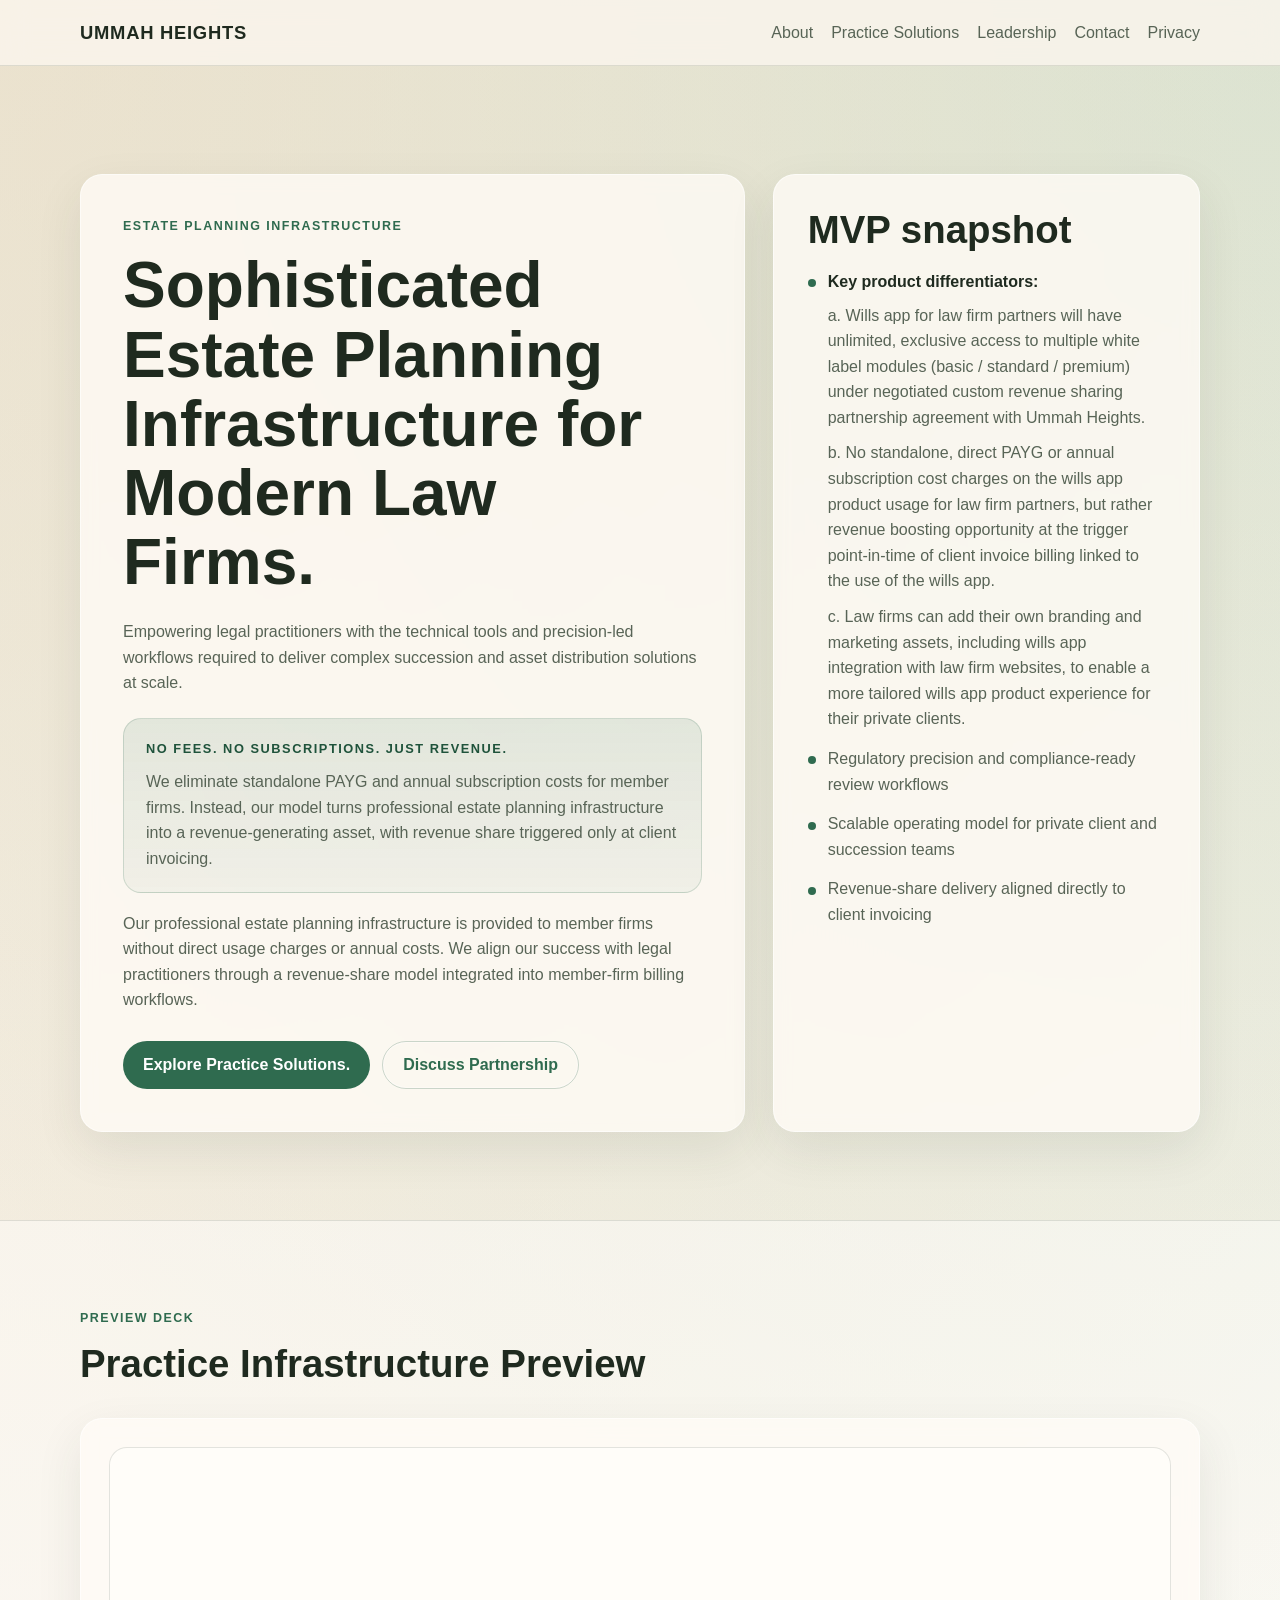
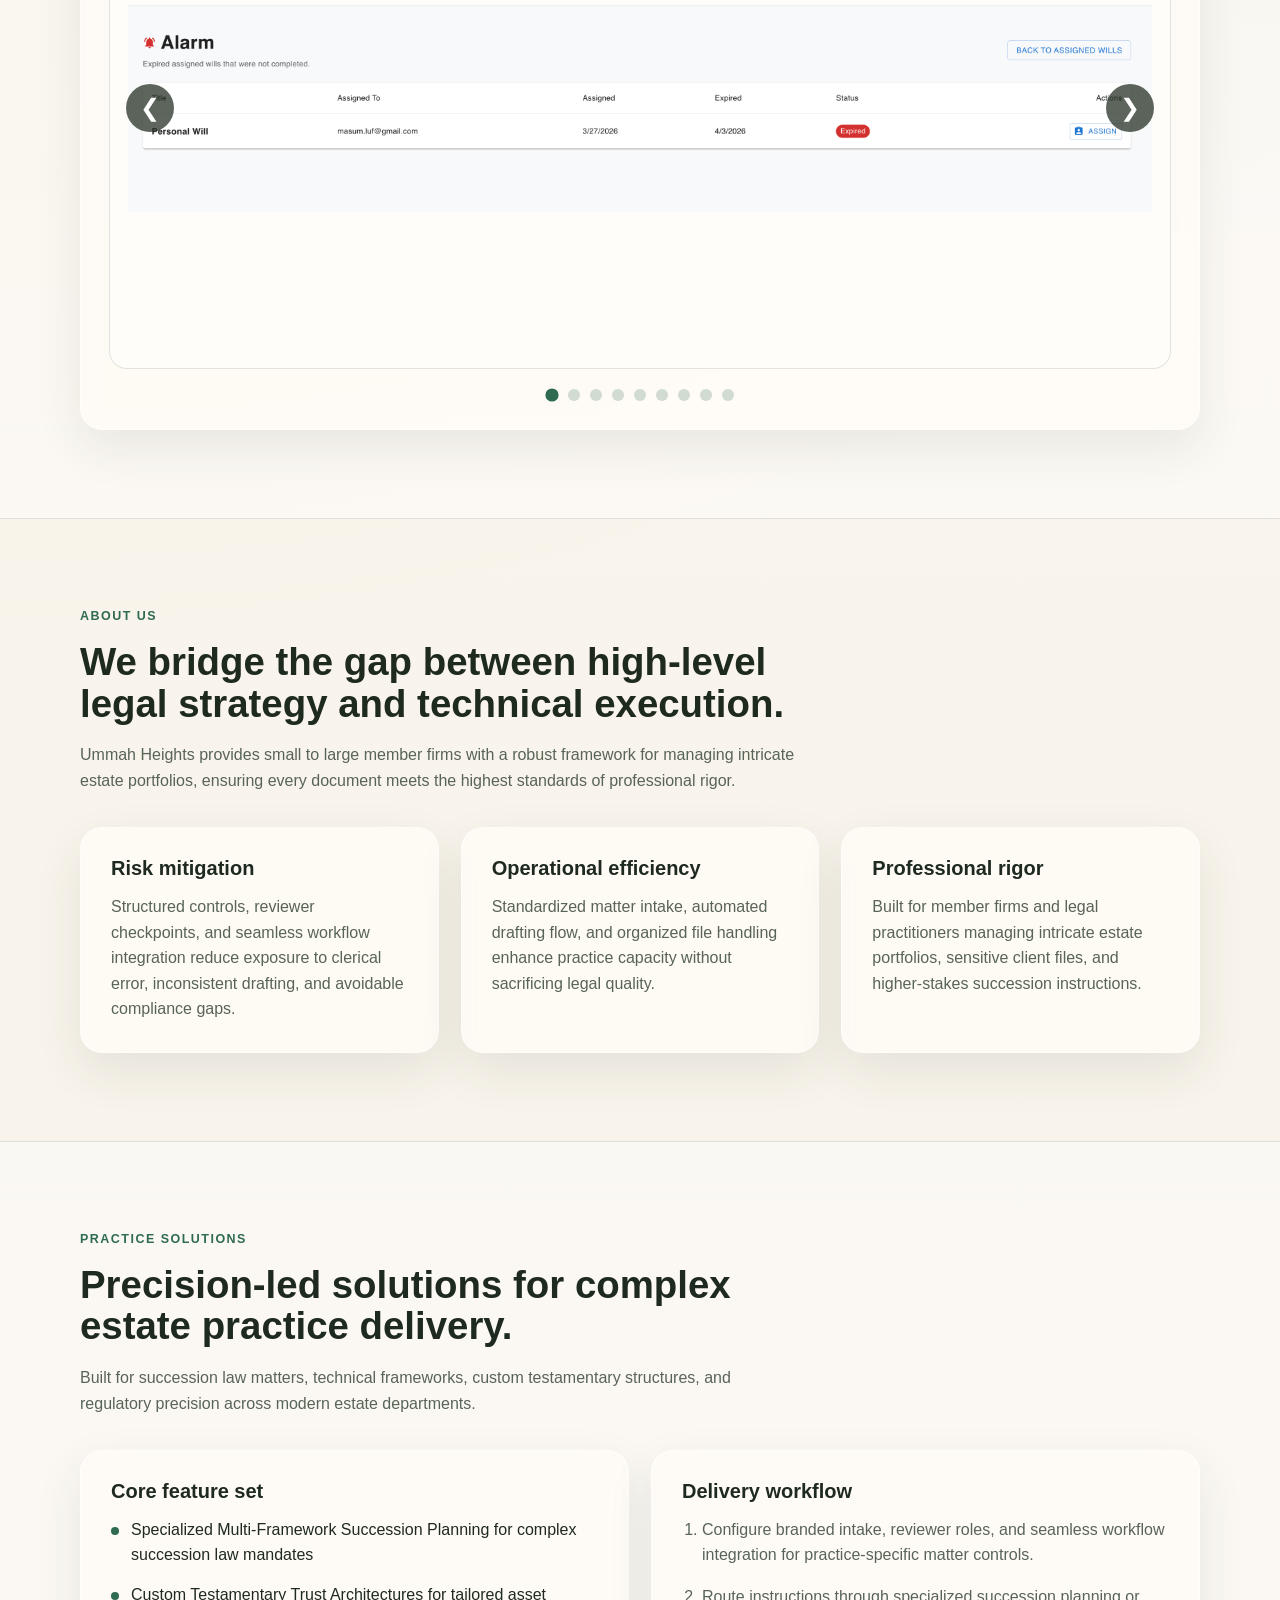
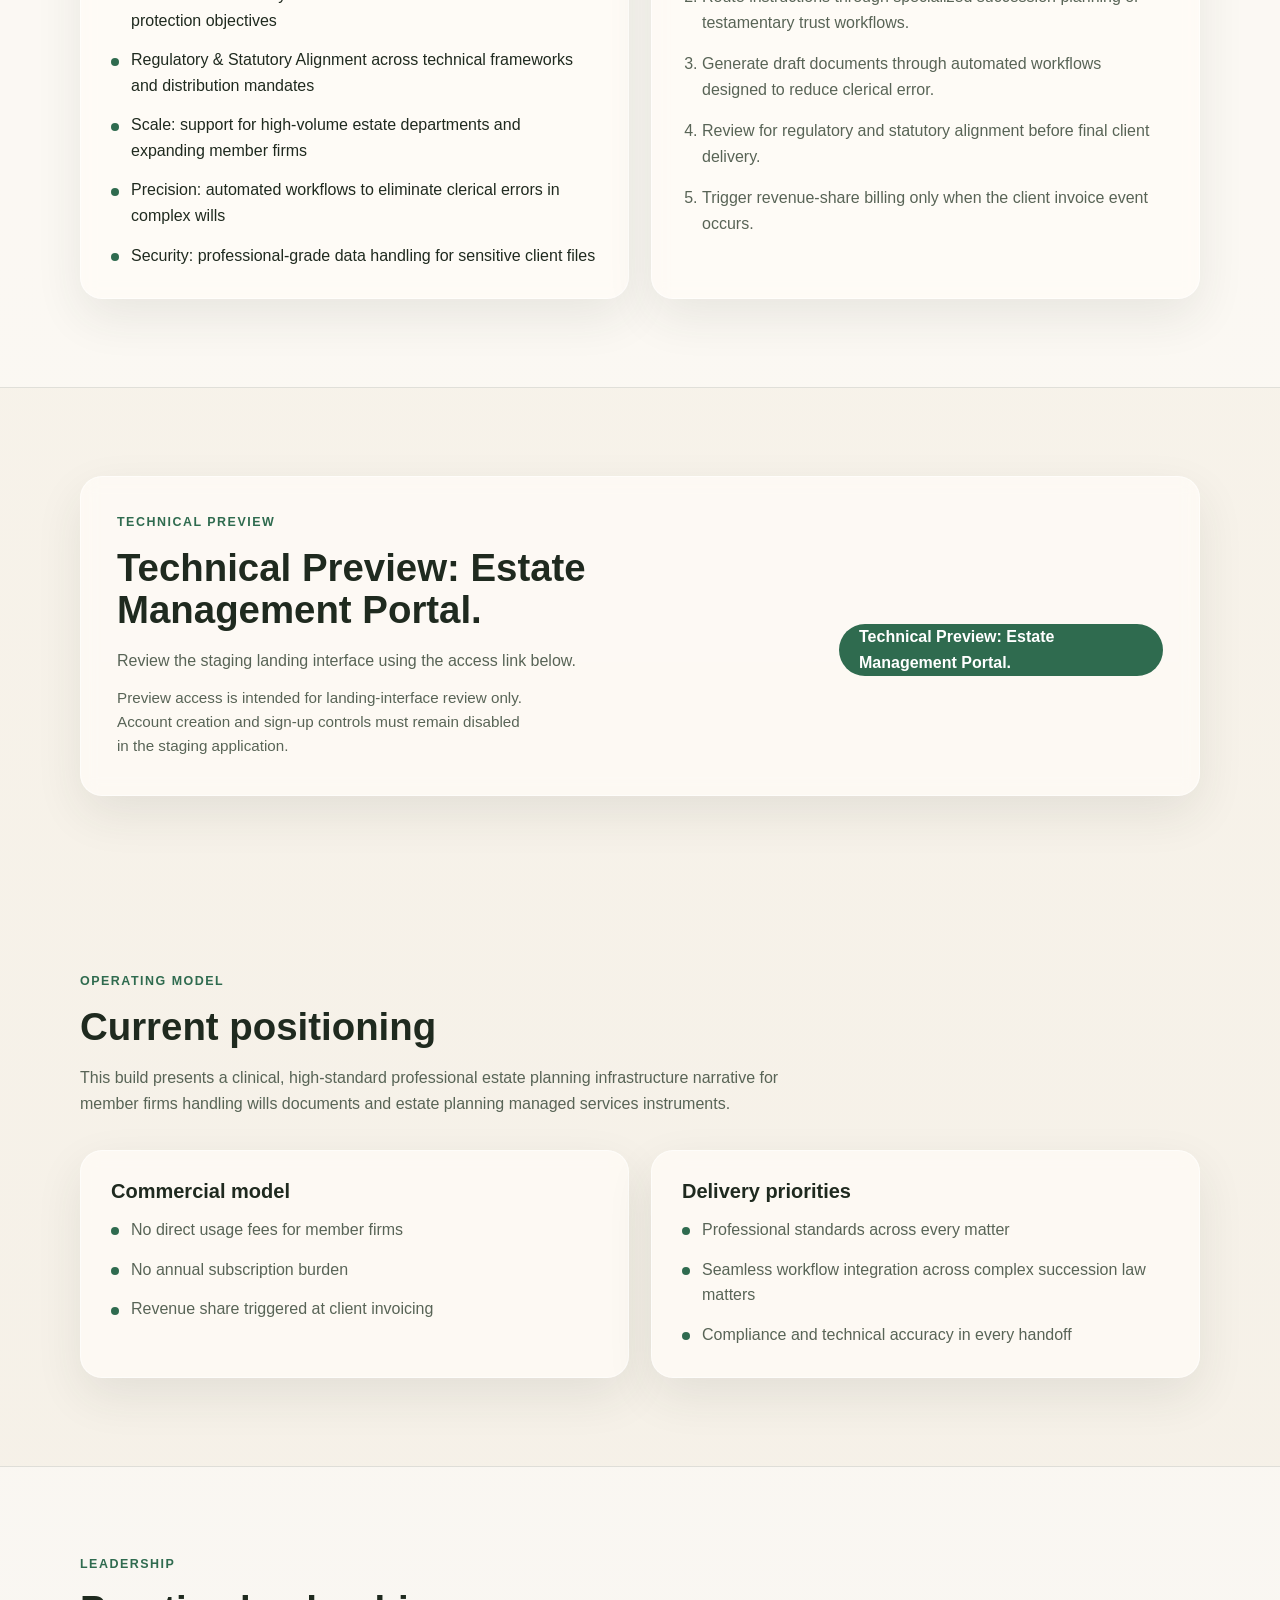
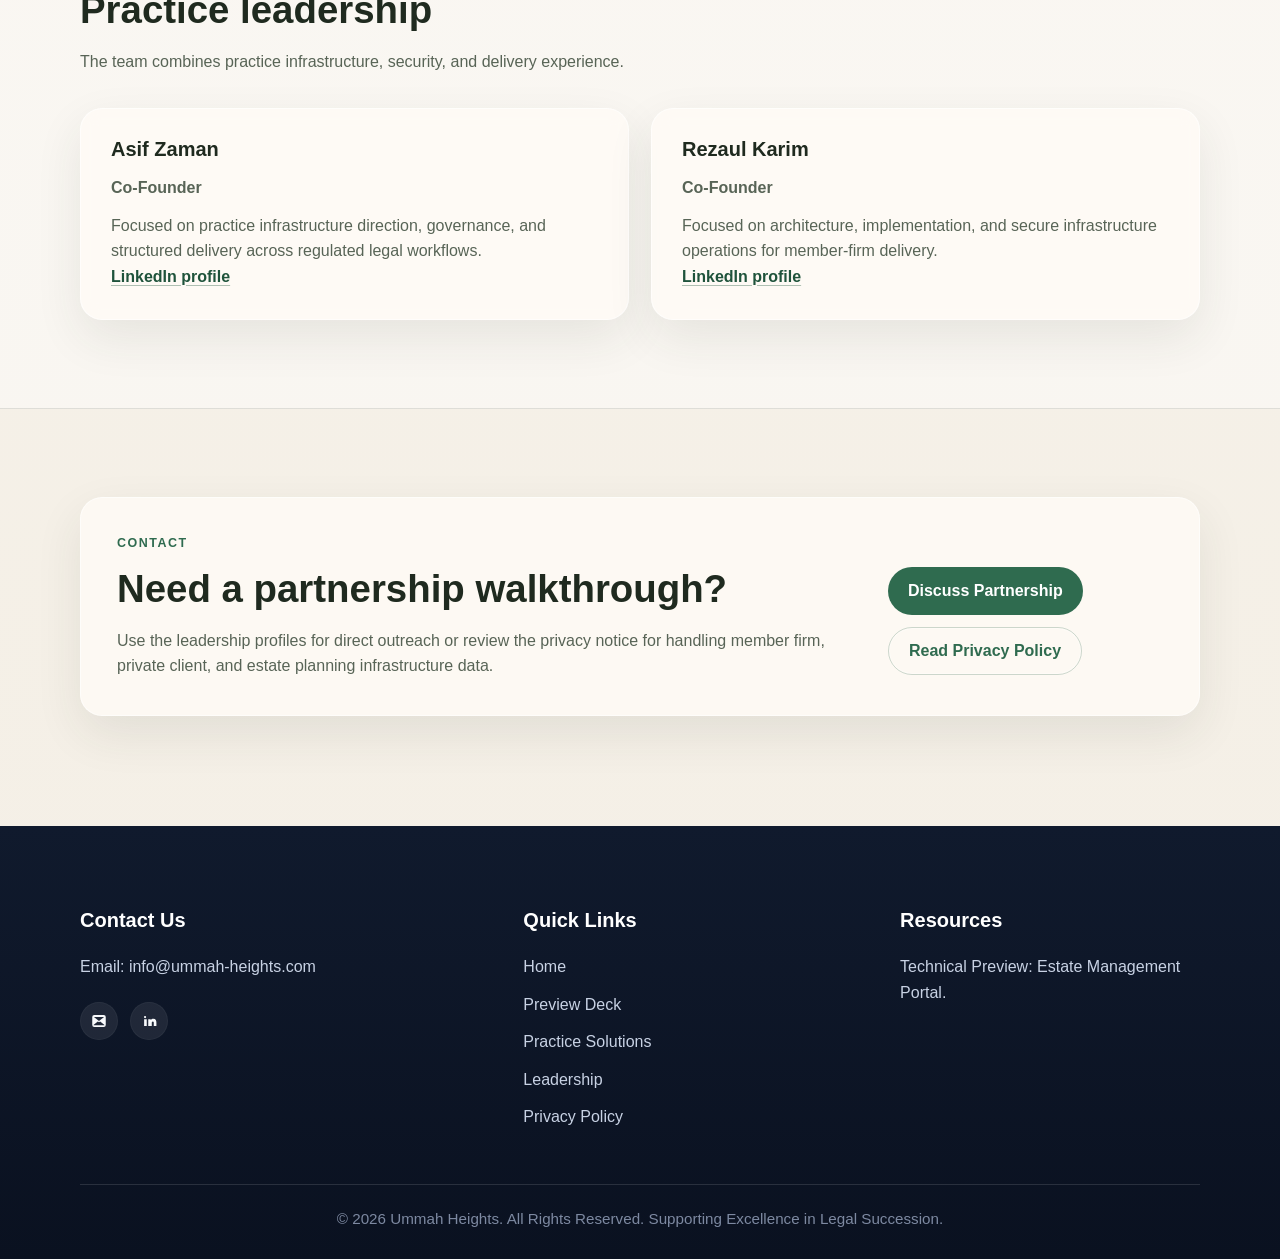
==== commit 0474afaa: "feat: update non muslim content" ====
--- a/index.html
+++ b/index.html
@@ -4,7 +4,7 @@
 <head>
     <meta charset="UTF-8" />
     <meta name="viewport" content="width=device-width, initial-scale=1.0" />
-    <title>Ummah Heights</title>
+    <title>Ummah Heights | Estate Planning Managed Services</title>
     <link rel="stylesheet" href="index.css" />
 </head>
 
@@ -14,8 +14,8 @@
             <a class="brand" href="index.html">Ummah Heights</a>
             <nav class="site-nav" aria-label="Primary navigation">
                 <a href="#about">About</a>
-                <a href="#platform">Platform</a>
-                <a href="#team">Team</a>
+                <a href="#platform">Practice Solutions</a>
+                <a href="#team">Leadership</a>
                 <a href="#contact">Contact</a>
                 <a href="privacy-policy.html">Privacy</a>
             </nav>
@@ -26,25 +26,55 @@
         <section class="hero section">
             <div class="container hero-grid">
                 <div class="hero-copy" data-reveal>
-                    <p class="eyebrow">Digital estate planning</p>
-                    <h1>Guided estate planning for families, executors, and advisors.</h1>
+                    <p class="eyebrow">Estate Planning Infrastructure</p>
+                    <h1>Sophisticated Estate Planning Infrastructure for Modern Law Firms.</h1>
                     <p class="hero-text">
-                        Ummah Heights is a neutral product overview for a secure estate-planning workflow. It focuses
-                        on structured intake, document management, advisor collaboration, and long-term record keeping.
+                        Empowering legal practitioners with the technical tools and precision-led workflows required to
+                        deliver complex succession and asset distribution solutions at scale.
+                    </p>
+                    <div class="hero-callout">
+                        <p class="hero-callout-label">No Fees. No Subscriptions. Just Revenue.</p>
+                        <p class="hero-callout-text">
+                            We eliminate standalone PAYG and annual subscription costs for member firms. Instead, our
+                            model turns professional estate planning infrastructure into a revenue-generating asset,
+                            with revenue share triggered only at client invoicing.
+                        </p>
+                    </div>
+                    <p class="hero-text">
+                        Our professional estate planning infrastructure is provided to member firms without direct usage
+                        charges or annual costs. We align our success with legal practitioners through a revenue-share
+                        model integrated into member-firm billing workflows.
                     </p>
                     <div class="button-row">
-                        <a class="button" href="#platform-slideshow">View Platform</a>
-                        <a class="button button-secondary" href="#contact">Meet the Team</a>
+                        <a class="button" href="#platform">Explore Practice Solutions.</a>
+                        <a class="button button-secondary" href="#contact">Discuss Partnership</a>
                     </div>
                 </div>
 
                 <aside class="hero-panel" data-reveal>
                     <h2>MVP snapshot</h2>
                     <ul class="panel-list">
-                        <li>Guided questionnaire flow for will preparation</li>
-                        <li>Central document library with version tracking</li>
-                        <li>Role-aware access for clients and reviewers</li>
-                        <li>Clear handoff path for legal or advisory review</li>
+                        <li class="panel-list-rich-item">
+                            <span class="panel-list-rich-title">Key product differentiators:</span>
+                            <span class="panel-list-rich-line">
+                                a. Wills app for law firm partners will have unlimited, exclusive access to multiple
+                                white label modules (basic / standard / premium) under negotiated custom revenue
+                                sharing partnership agreement with Ummah Heights.
+                            </span>
+                            <span class="panel-list-rich-line">
+                                b. No standalone, direct PAYG or annual subscription cost charges on the wills app
+                                product usage for law firm partners, but rather revenue boosting opportunity at the
+                                trigger point-in-time of client invoice billing linked to the use of the wills app.
+                            </span>
+                            <span class="panel-list-rich-line">
+                                c. Law firms can add their own branding and marketing assets, including wills app
+                                integration with law firm websites, to enable a more tailored wills app product
+                                experience for their private clients.
+                            </span>
+                        </li>
+                        <li>Regulatory precision and compliance-ready review workflows</li>
+                        <li>Scalable operating model for private client and succession teams</li>
+                        <li>Revenue-share delivery aligned directly to client invoicing</li>
                     </ul>
                 </aside>
             </div>
@@ -53,8 +83,8 @@
         <section id="platform-slideshow" class="section section-alt">
             <div class="container">
                 <div class="section-heading" data-reveal>
-                    <p class="eyebrow">Platform</p>
-                    <h2>Platform Slideshow</h2>
+                    <p class="eyebrow">Preview Deck</p>
+                    <h2>Practice Infrastructure Preview</h2>
                 </div>
 
                 <div class="slideshow-card" data-reveal>
@@ -78,11 +108,11 @@
                             <img src="Assets/sildeshow/document-library.png" alt="Document library screen" />
                         </figure>
                         <figure class="slideshow-slide">
-                            <img src="Assets/sildeshow/invite-user.png" alt="Invite user screen" />
+                            <img src="Assets/sildeshow/invite-user.png" alt="Invite practitioner screen" />
                         </figure>
                         <figure class="slideshow-slide">
                             <img src="Assets/sildeshow/personal-question-request.png"
-                                alt="Personal question request screen" />
+                                alt="Private client instruction request screen" />
                         </figure>
                         <figure class="slideshow-slide">
                             <img src="Assets/sildeshow/questionnaries-configuration.png"
@@ -92,7 +122,7 @@
                             <img src="Assets/sildeshow/up-coming-vault.png" alt="Upcoming vault screen" />
                         </figure>
                         <figure class="slideshow-slide">
-                            <img src="Assets/sildeshow/user-dashboard.png" alt="User dashboard screen" />
+                            <img src="Assets/sildeshow/user-dashboard.png" alt="Member firm dashboard screen" />
                         </figure>
                         <button class="slideshow-arrow slideshow-arrow-right" type="button" data-slide-action="next"
                             aria-label="Next slide">
@@ -110,34 +140,34 @@
         <section id="about" class="section">
             <div class="container">
                 <div class="section-heading" data-reveal>
-                    <p class="eyebrow">About</p>
-                    <h2>What the product is built to solve</h2>
-                    <p class="section-lead">
-                        The platform is designed to reduce confusion, paperwork delays, and fragmented records during
-                        estate planning and estate administration.
+                    <p class="eyebrow">About Us</p>
+                    <h2>We bridge the gap between high-level legal strategy and technical execution.</h2>
+                    <p class="section-lead">
+                        Ummah Heights provides small to large member firms with a robust framework for managing intricate
+                        estate portfolios, ensuring every document meets the highest standards of professional rigor.
                     </p>
                 </div>
 
                 <div class="card-grid">
                     <article class="card" data-reveal>
-                        <h3>What it does</h3>
-                        <p>
-                            Turns a complex planning process into a guided digital workflow with clear prompts,
-                            structured records, and trackable document status.
-                        </p>
-                    </article>
-                    <article class="card" data-reveal>
-                        <h3>Why it matters</h3>
-                        <p>
-                            Families and executors often deal with scattered information, unclear instructions, and
-                            repeated manual follow-up. The platform centralizes the work.
-                        </p>
-                    </article>
-                    <article class="card" data-reveal>
-                        <h3>Who it serves</h3>
-                        <p>
-                            Households preparing a will, professionals reviewing estate documents, and teams managing
-                            secure record retention over time.
+                        <h3>Risk mitigation</h3>
+                        <p>
+                            Structured controls, reviewer checkpoints, and seamless workflow integration reduce exposure
+                            to clerical error, inconsistent drafting, and avoidable compliance gaps.
+                        </p>
+                    </article>
+                    <article class="card" data-reveal>
+                        <h3>Operational efficiency</h3>
+                        <p>
+                            Standardized matter intake, automated drafting flow, and organized file handling enhance
+                            practice capacity without sacrificing legal quality.
+                        </p>
+                    </article>
+                    <article class="card" data-reveal>
+                        <h3>Professional rigor</h3>
+                        <p>
+                            Built for member firms and legal practitioners managing intricate estate portfolios,
+                            sensitive client files, and higher-stakes succession instructions.
                         </p>
                     </article>
                 </div>
@@ -147,34 +177,35 @@
         <section id="platform" class="section section-alt">
             <div class="container">
                 <div class="section-heading" data-reveal>
-                    <p class="eyebrow">Platform</p>
-                    <h2>How the workflow is structured</h2>
-                    <p class="section-lead">
-                        The current direction centers on intake, review, storage, and controlled access instead of
-                        static documents passed around by email.
+                    <p class="eyebrow">Practice Solutions</p>
+                    <h2>Precision-led solutions for complex estate practice delivery.</h2>
+                    <p class="section-lead">
+                        Built for succession law matters, technical frameworks, custom testamentary structures, and
+                        regulatory precision across modern estate departments.
                     </p>
                 </div>
 
                 <div class="split-grid">
                     <article class="card card-large" data-reveal>
-                        <h3>Core capabilities</h3>
+                        <h3>Core feature set</h3>
                         <ul class="feature-list">
-                            <li>Questionnaire-driven data collection for estate planning inputs</li>
-                            <li>Document generation workflows with status visibility</li>
-                            <li>Secure record storage with audit-friendly history</li>
-                            <li>Reviewer collaboration for lawyers, accountants, or advisors</li>
-                            <li>Operational controls for staged rollout and managed access</li>
+                            <li>Specialized Multi-Framework Succession Planning for complex succession law mandates</li>
+                            <li>Custom Testamentary Trust Architectures for tailored asset protection objectives</li>
+                            <li>Regulatory &amp; Statutory Alignment across technical frameworks and distribution mandates</li>
+                            <li>Scale: support for high-volume estate departments and expanding member firms</li>
+                            <li>Precision: automated workflows to eliminate clerical errors in complex wills</li>
+                            <li>Security: professional-grade data handling for sensitive client files</li>
                         </ul>
                     </article>
 
                     <article class="card card-large" data-reveal>
-                        <h3>Typical journey</h3>
+                        <h3>Delivery workflow</h3>
                         <ol class="number-list">
-                            <li>Create an account and enter household details.</li>
-                            <li>Complete guided prompts for beneficiaries, assets, and preferences.</li>
-                            <li>Generate draft documents and supporting records.</li>
-                            <li>Share with a reviewer or advisor for final checks.</li>
-                            <li>Maintain a durable digital record for future updates.</li>
+                            <li>Configure branded intake, reviewer roles, and seamless workflow integration for practice-specific matter controls.</li>
+                            <li>Route instructions through specialized succession planning or testamentary trust workflows.</li>
+                            <li>Generate draft documents through automated workflows designed to reduce clerical error.</li>
+                            <li>Review for regulatory and statutory alignment before final client delivery.</li>
+                            <li>Trigger revenue-share billing only when the client invoice event occurs.</li>
                         </ol>
                     </article>
                 </div>
@@ -185,15 +216,20 @@
             <div class="container">
                 <div class="contact-panel" data-reveal>
                     <div>
-                        <p class="eyebrow">Demo Access</p>
-                        <h2>Get Demo Application Access</h2>
+                        <p class="eyebrow">Technical Preview</p>
+                        <h2>Technical Preview: Estate Management Portal.</h2>
                         <p class="section-lead">
-                            Open the demo application using the access link below.
+                            Review the staging landing interface using the access link below.
+                        </p>
+                        <p class="preview-note">
+                            Preview access is intended for landing-interface review only. Account creation and sign-up
+                            controls must remain disabled in the staging application.
                         </p>
                     </div>
                     <div class="button-row">
+                        <!-- External staging application: account creation and sign-up must be disabled in the staging app codebase. -->
                         <a class="button" href="https://app-staging.ummah-heights.com/" target="_blank"
-                            rel="noreferrer">Open Demo Application</a>
+                            rel="noreferrer">Technical Preview: Estate Management Portal.</a>
                     </div>
                 </div>
             </div>
@@ -202,29 +238,30 @@
         <section class="section">
             <div class="container">
                 <div class="section-heading" data-reveal>
-                    <p class="eyebrow">Proof of progress</p>
-                    <h2>Current implementation focus</h2>
-                    <p class="section-lead">
-                        This build now presents the product as a neutral estate-planning workflow without embedded media
-                        or promotional extras.
+                    <p class="eyebrow">Operating model</p>
+                    <h2>Current positioning</h2>
+                    <p class="section-lead">
+                        This build presents a clinical, high-standard professional estate planning infrastructure
+                        narrative for member firms handling wills documents and estate planning managed services
+                        instruments.
                     </p>
                 </div>
 
                 <div class="proof-grid">
                     <article class="card" data-reveal>
-                        <h3>Current state</h3>
+                        <h3>Commercial model</h3>
                         <ul class="panel-list">
-                            <li>Managed staging workflow</li>
-                            <li>Structured intake and document handling</li>
-                            <li>Advisor-ready review path</li>
+                            <li>No direct usage fees for member firms</li>
+                            <li>No annual subscription burden</li>
+                            <li>Revenue share triggered at client invoicing</li>
                         </ul>
                     </article>
                     <article class="card" data-reveal>
-                        <h3>Operational priorities</h3>
+                        <h3>Delivery priorities</h3>
                         <ul class="panel-list">
-                            <li>Reduce manual back-and-forth during document preparation</li>
-                            <li>Keep records organized and easy to update</li>
-                            <li>Support a repeatable review process for future releases</li>
+                            <li>Professional standards across every matter</li>
+                            <li>Seamless workflow integration across complex succession law matters</li>
+                            <li>Compliance and technical accuracy in every handoff</li>
                         </ul>
                     </article>
                 </div>
@@ -234,10 +271,10 @@
         <section id="team" class="section section-alt">
             <div class="container">
                 <div class="section-heading" data-reveal>
-                    <p class="eyebrow">Team</p>
-                    <h2>Project leadership</h2>
-                    <p class="section-lead">
-                        The team combines product, platform, security, and delivery experience.
+                    <p class="eyebrow">Leadership</p>
+                    <h2>Practice leadership</h2>
+                    <p class="section-lead">
+                        The team combines practice infrastructure, security, and delivery experience.
                     </p>
                 </div>
 
@@ -246,8 +283,8 @@
                         <h3>Asif Zaman</h3>
                         <p class="role">Co-Founder</p>
                         <p>
-                            Focused on product direction, governance, and structured delivery across regulated
-                            workflows.
+                            Focused on practice infrastructure direction, governance, and structured delivery across
+                            regulated legal workflows.
                         </p>
                         <a class="text-link" href="https://www.linkedin.com/in/asif-zaman-864b8b76/" target="_blank"
                             rel="noreferrer">LinkedIn profile</a>
@@ -256,7 +293,8 @@
                         <h3>Rezaul Karim</h3>
                         <p class="role">Co-Founder</p>
                         <p>
-                            Focused on architecture, implementation, and secure application operations for the platform.
+                            Focused on architecture, implementation, and secure infrastructure operations for member-firm
+                            delivery.
                         </p>
                         <a class="text-link" href="https://www.linkedin.com/in/rezaul-karim-masum/" target="_blank"
                             rel="noreferrer">LinkedIn profile</a>
@@ -269,15 +307,14 @@
             <div class="container contact-panel" data-reveal>
                 <div>
                     <p class="eyebrow">Contact</p>
-                    <h2>Need project context or a walkthrough?</h2>
-                    <p class="section-lead">
-                        Use the founder profiles for direct outreach or review the platform privacy notice for handling
-                        of estate-planning data.
+                    <h2>Need a partnership walkthrough?</h2>
+                    <p class="section-lead">
+                        Use the leadership profiles for direct outreach or review the privacy notice for handling member
+                        firm, private client, and estate planning infrastructure data.
                     </p>
                 </div>
                 <div class="button-row">
-                    <a class="button" href="https://www.linkedin.com/in/asif-zaman-864b8b76/" target="_blank"
-                        rel="noreferrer">Contact Asif</a>
+                    <a class="button" href="mailto:info@ummah-heights.com">Discuss Partnership</a>
                     <a class="button button-secondary" href="privacy-policy.html">Read Privacy Policy</a>
                 </div>
             </div>
@@ -288,44 +325,16 @@
         <div class="container footer-grid">
             <section class="footer-column footer-column-contact" aria-labelledby="footer-contact-title">
                 <p class="footer-heading" id="footer-contact-title">Contact Us</p>
-                <a class="footer-email" href="mailto:admin@ummah-heights.com">Email: admin@ummah-heights.com</a>
+                <a class="footer-email" href="mailto:info@ummah-heights.com">Email: info@ummah-heights.com</a>
                 <div class="footer-social" aria-label="Social channels">
-                    <a class="social-badge" href="mailto:admin@ummah-heights.com" aria-label="Email Ummah Heights">
+                    <a class="social-badge" href="mailto:info@ummah-heights.com" aria-label="Email Ummah Heights">
                         <svg viewBox="0 0 24 24" focusable="false">
                             <path
                                 d="M3 6.75A2.75 2.75 0 0 1 5.75 4h12.5A2.75 2.75 0 0 1 21 6.75v10.5A2.75 2.75 0 0 1 18.25 20H5.75A2.75 2.75 0 0 1 3 17.25V6.75Zm2.2-.25 6.8 5.42 6.8-5.42H5.2Zm13.3 11a1.25 1.25 0 0 0 .84-.32l-5.78-4.6-1.1.87a.75.75 0 0 1-.93 0l-1.1-.87-5.78 4.6c.22.2.51.32.84.32h12.01Z" />
                         </svg>
                     </a>
-                    <a class="social-badge" href="https://www.youtube.com/channel/UCi-o1LBh9Y6IpDLcHO8SH1Q" target="_blank"
-                        rel="noreferrer" aria-label="YouTube">
-                        <svg viewBox="0 0 24 24" focusable="false">
-                            <path
-                                d="M21 7.5A2.5 2.5 0 0 0 18.5 5h-13A2.5 2.5 0 0 0 3 7.5v9A2.5 2.5 0 0 0 5.5 19h13a2.5 2.5 0 0 0 2.5-2.5v-9ZM10 9.1l5.2 2.9L10 14.9V9.1Z" />
-                        </svg>
-                    </a>
-                    <a class="social-badge" href="https://www.facebook.com/profile.php?id=61568963828907" target="_blank"
-                        rel="noreferrer" aria-label="Facebook">
-                        <svg viewBox="0 0 24 24" focusable="false">
-                            <path
-                                d="M13.5 20v-6.2h2.1l.32-2.5H13.5V9.72c0-.72.2-1.2 1.24-1.2H16V6.3c-.22-.03-.97-.1-1.85-.1-1.83 0-3.08 1.12-3.08 3.18v1.92H9v2.5h2.07V20h2.43Z" />
-                        </svg>
-                    </a>
-                    <a class="social-badge" href="https://www.instagram.com/ummah_heights/" target="_blank"
-                        rel="noreferrer" aria-label="Instagram">
-                        <svg viewBox="0 0 24 24" focusable="false">
-                            <path
-                                d="M7.5 3h9A4.5 4.5 0 0 1 21 7.5v9a4.5 4.5 0 0 1-4.5 4.5h-9A4.5 4.5 0 0 1 3 16.5v-9A4.5 4.5 0 0 1 7.5 3Zm0 1.8A2.7 2.7 0 0 0 4.8 7.5v9a2.7 2.7 0 0 0 2.7 2.7h9a2.7 2.7 0 0 0 2.7-2.7v-9a2.7 2.7 0 0 0-2.7-2.7h-9Zm9.45 1.35a1.05 1.05 0 1 1 0 2.1 1.05 1.05 0 0 1 0-2.1ZM12 7.35A4.65 4.65 0 1 1 7.35 12 4.66 4.66 0 0 1 12 7.35Zm0 1.8A2.85 2.85 0 1 0 14.85 12 2.86 2.86 0 0 0 12 9.15Z" />
-                        </svg>
-                    </a>
-                    <a class="social-badge" href="https://x.com/Ummah_heights" target="_blank" rel="noreferrer"
-                        aria-label="X">
-                        <svg viewBox="0 0 24 24" focusable="false">
-                            <path
-                                d="M18.9 5H21l-4.6 5.25L21.8 19H17.5l-3.37-4.4L10.2 19H8.1l4.9-5.58L7.8 5h4.42l3.03 3.97L18.9 5Zm-1.5 12.4h1.2L11.6 6.52h-1.3l7.1 10.88Z" />
-                        </svg>
-                    </a>
-                    <a class="social-badge" href="https://www.linkedin.com/in/asif-zaman-864b8b76/" target="_blank"
-                        rel="noreferrer" aria-label="LinkedIn">
+                    <a class="social-badge" data-linkedin-company-link href="https://www.linkedin.com/company/ummah-heights"
+                        target="_blank" rel="noreferrer" aria-label="LinkedIn">
                         <svg viewBox="0 0 24 24" focusable="false">
                             <path
                                 d="M6.75 8.25A1.5 1.5 0 1 1 8.25 6.75a1.5 1.5 0 0 1-1.5 1.5ZM5.5 9.5H9v9H5.5v-9Zm5.5 0h3.34v1.23h.05c.47-.88 1.6-1.8 3.3-1.8 3.53 0 4.18 2.32 4.18 5.34v4.23h-3.5v-3.75c0-.89-.02-2.03-1.24-2.03-1.24 0-1.43.97-1.43 1.96v3.82H11v-9Z" />
@@ -337,24 +346,21 @@
                 <p class="footer-heading" id="footer-links-title">Quick Links</p>
                 <div class="footer-list">
                     <a href="index.html">Home</a>
-                    <a href="index.html#platform-slideshow">Pitch Deck</a>
-                    <a href="index.html#platform">Services</a>
-                    <a href="index.html#team">Our Founders</a>
+                    <a href="index.html#platform-slideshow">Preview Deck</a>
+                    <a href="index.html#platform">Practice Solutions</a>
+                    <a href="index.html#team">Leadership</a>
                     <a href="privacy-policy.html">Privacy Policy</a>
                 </div>
             </nav>
             <nav class="footer-column" aria-labelledby="footer-resources-title">
                 <p class="footer-heading" id="footer-resources-title">Resources</p>
                 <div class="footer-list">
-                    <a href="https://app-staging.ummah-heights.com/" target="_blank" rel="noreferrer">Open Staging App</a>
-                    <a href="https://forms.gle/hzVdFPZCiXeh4zgCA" target="_blank" rel="noreferrer">Request Early Access</a>
-                    <a href="https://www.launchgood.com/v4/campaign/ai_for_ummah_project_islamic_wills_app" target="_blank" rel="noreferrer">Support Project</a>
-                    <a href="https://forms.gle/jft9QoDJVzQHyco96" target="_blank" rel="noreferrer">Investment Opportunities</a>
+                    <a href="https://app-staging.ummah-heights.com/" target="_blank" rel="noreferrer">Technical Preview: Estate Management Portal.</a>
                 </div>
             </nav>
         </div>
         <div class="container footer-bottom">
-            <p>&copy; 2026 Ummah Heights. All rights reserved. Powered by AI for Ummah Project.</p>
+            <p>&copy; 2026 Ummah Heights. All Rights Reserved. Supporting Excellence in Legal Succession.</p>
         </div>
     </footer>
 
--- a/index.css
+++ b/index.css
@@ -146,6 +146,7 @@
 
 .hero-text,
 .section-lead,
+.preview-note,
 .footer-note,
 .card p,
 .person-card p,
@@ -171,6 +172,39 @@
 
 .hero-copy {
     padding: 42px;
+}
+
+.hero-copy h1 {
+    max-width: 15ch;
+}
+
+.hero-copy .hero-text + .hero-text {
+    margin-top: 18px;
+}
+
+.hero-callout + .hero-text {
+    margin-top: 18px;
+}
+
+.hero-callout {
+    margin-top: 22px;
+    padding: 20px 22px;
+    border-radius: 18px;
+    border: 1px solid rgba(47, 107, 79, 0.18);
+    background: linear-gradient(180deg, rgba(47, 107, 79, 0.12) 0%, rgba(47, 107, 79, 0.05) 100%);
+}
+
+.hero-callout-label {
+    color: var(--accent-strong);
+    font-size: 0.8rem;
+    font-weight: 800;
+    letter-spacing: 0.12em;
+    text-transform: uppercase;
+}
+
+.hero-callout-text {
+    margin-top: 10px;
+    color: var(--muted);
 }
 
 .hero-panel {
@@ -302,6 +336,21 @@
     padding-left: 20px;
 }
 
+.panel-list-rich-title,
+.panel-list-rich-line {
+    display: block;
+}
+
+.panel-list-rich-title {
+    color: var(--text);
+    font-weight: 700;
+    margin-bottom: 8px;
+}
+
+.panel-list-rich-line + .panel-list-rich-line {
+    margin-top: 10px;
+}
+
 .panel-list li::before,
 .feature-list li::before,
 .policy-list li::before {
@@ -328,6 +377,12 @@
     margin-top: 28px;
 }
 
+.preview-note {
+    margin-top: 12px;
+    max-width: 48ch;
+    font-size: 0.95rem;
+}
+
 .button {
     display: inline-flex;
     align-items: center;
@@ -530,17 +585,65 @@
 }
 
 .policy-layout {
-    max-width: 860px;
-    padding: 42px;
+    width: 100%;
+    max-width: 1040px;
+    padding: clamp(34px, 4vw, 56px);
+}
+
+.policy-layout > .eyebrow {
+    margin-bottom: 16px;
+}
+
+.policy-layout h1,
+.policy-layout h2 {
+    color: var(--text);
+    font-family: "Iowan Old Style", "Palatino Linotype", "Book Antiqua", Georgia, serif;
+    letter-spacing: -0.03em;
+}
+
+.policy-layout h1 {
+    max-width: 16ch;
+    font-size: clamp(3rem, 4.8vw, 4.35rem);
+    line-height: 0.95;
+    margin-bottom: 14px;
+}
+
+.policy-layout h2 {
+    max-width: none;
+    font-size: clamp(1.85rem, 2.4vw, 2.75rem);
+    line-height: 1.02;
+    margin-bottom: 10px;
 }
 
 .policy-updated {
     color: var(--muted);
-    margin-bottom: 24px;
+    font-size: 0.96rem;
+    margin-bottom: 30px;
+    padding-bottom: 20px;
+    border-bottom: 1px solid var(--line);
+}
+
+.policy-section {
+    display: grid;
+    gap: 12px;
 }
 
 .policy-section + .policy-section {
-    margin-top: 28px;
+    margin-top: 34px;
+}
+
+.policy-section p,
+.policy-list li {
+    font-size: 1rem;
+    line-height: 1.82;
+}
+
+.policy-list {
+    gap: 18px;
+}
+
+.policy-list li {
+    padding-left: 22px;
 }
 
 [data-reveal] {
@@ -628,6 +731,16 @@
         gap: 28px;
     }
 
+    .policy-layout h1 {
+        max-width: none;
+        font-size: clamp(2.5rem, 11vw, 3.35rem);
+        line-height: 0.98;
+    }
+
+    .policy-layout h2 {
+        font-size: clamp(1.7rem, 8vw, 2.2rem);
+    }
+
     .footer-bottom {
         margin-top: 38px;
         padding-top: 18px;
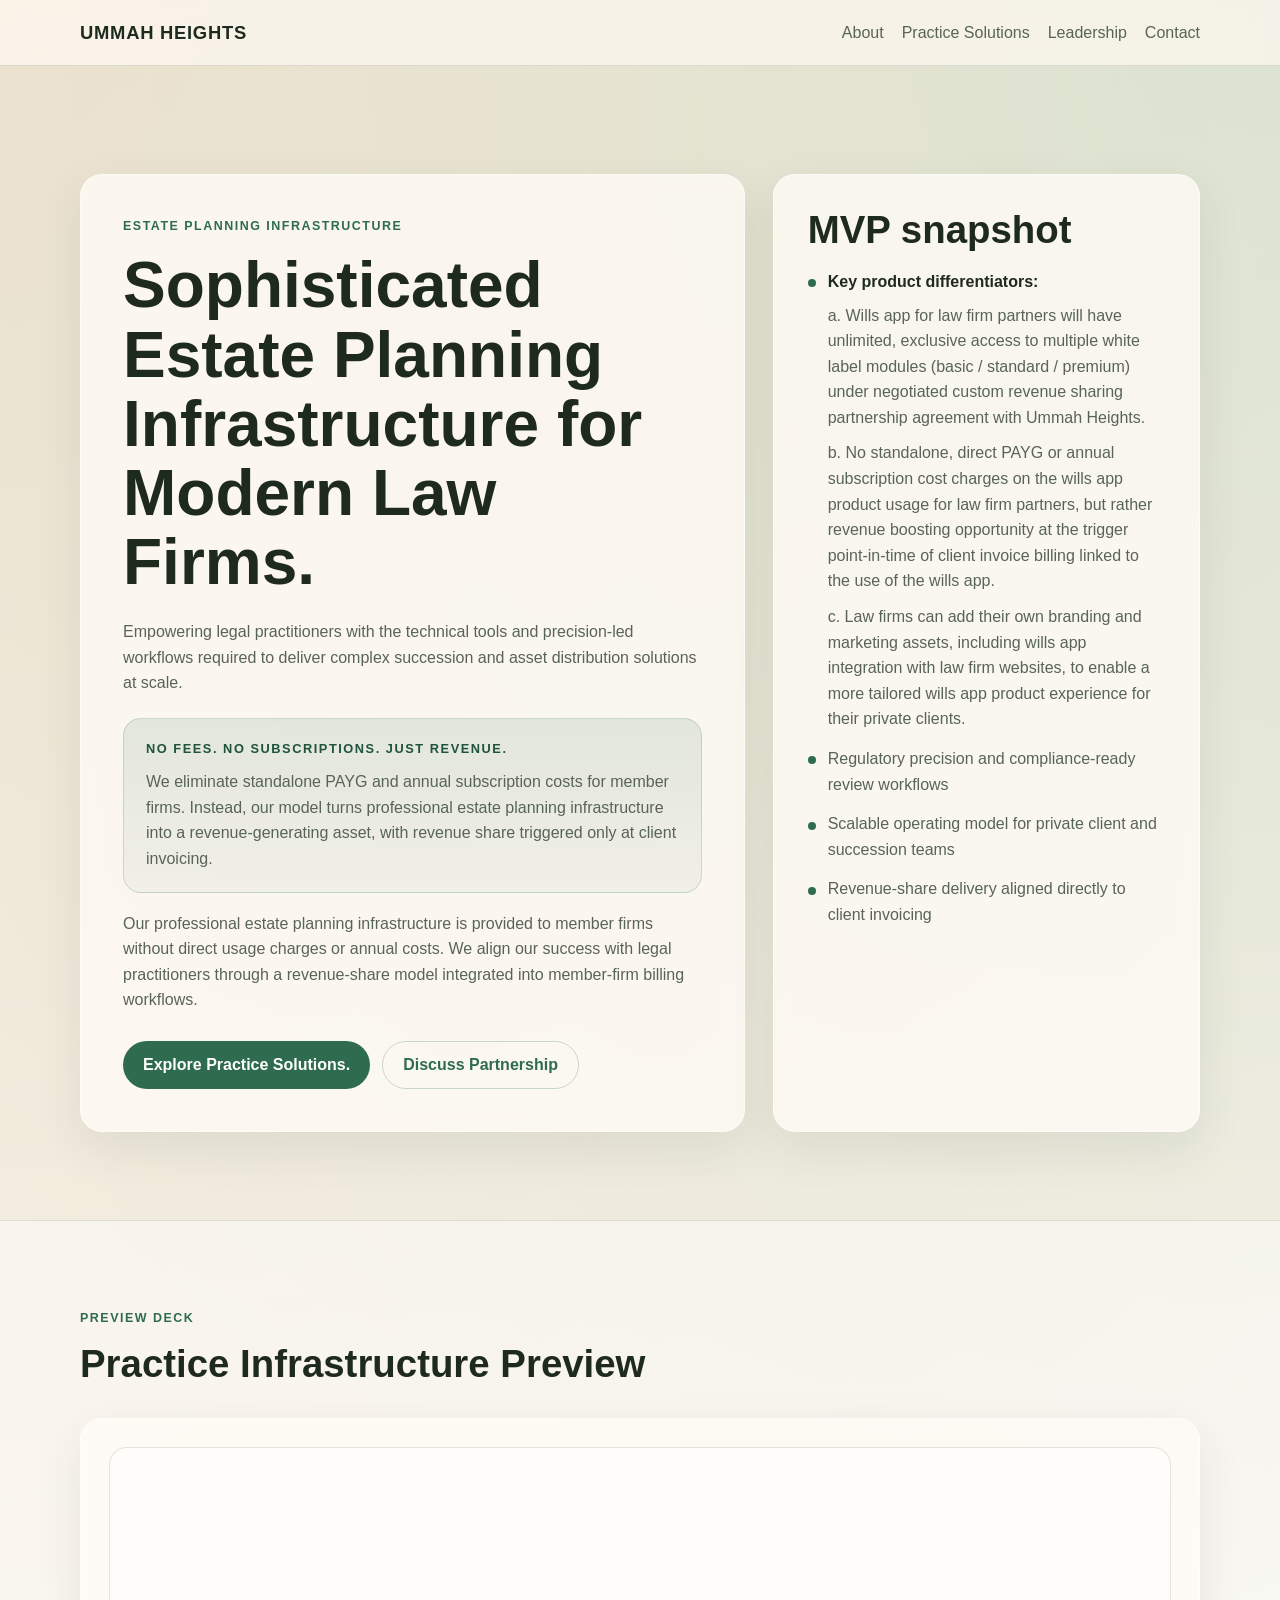
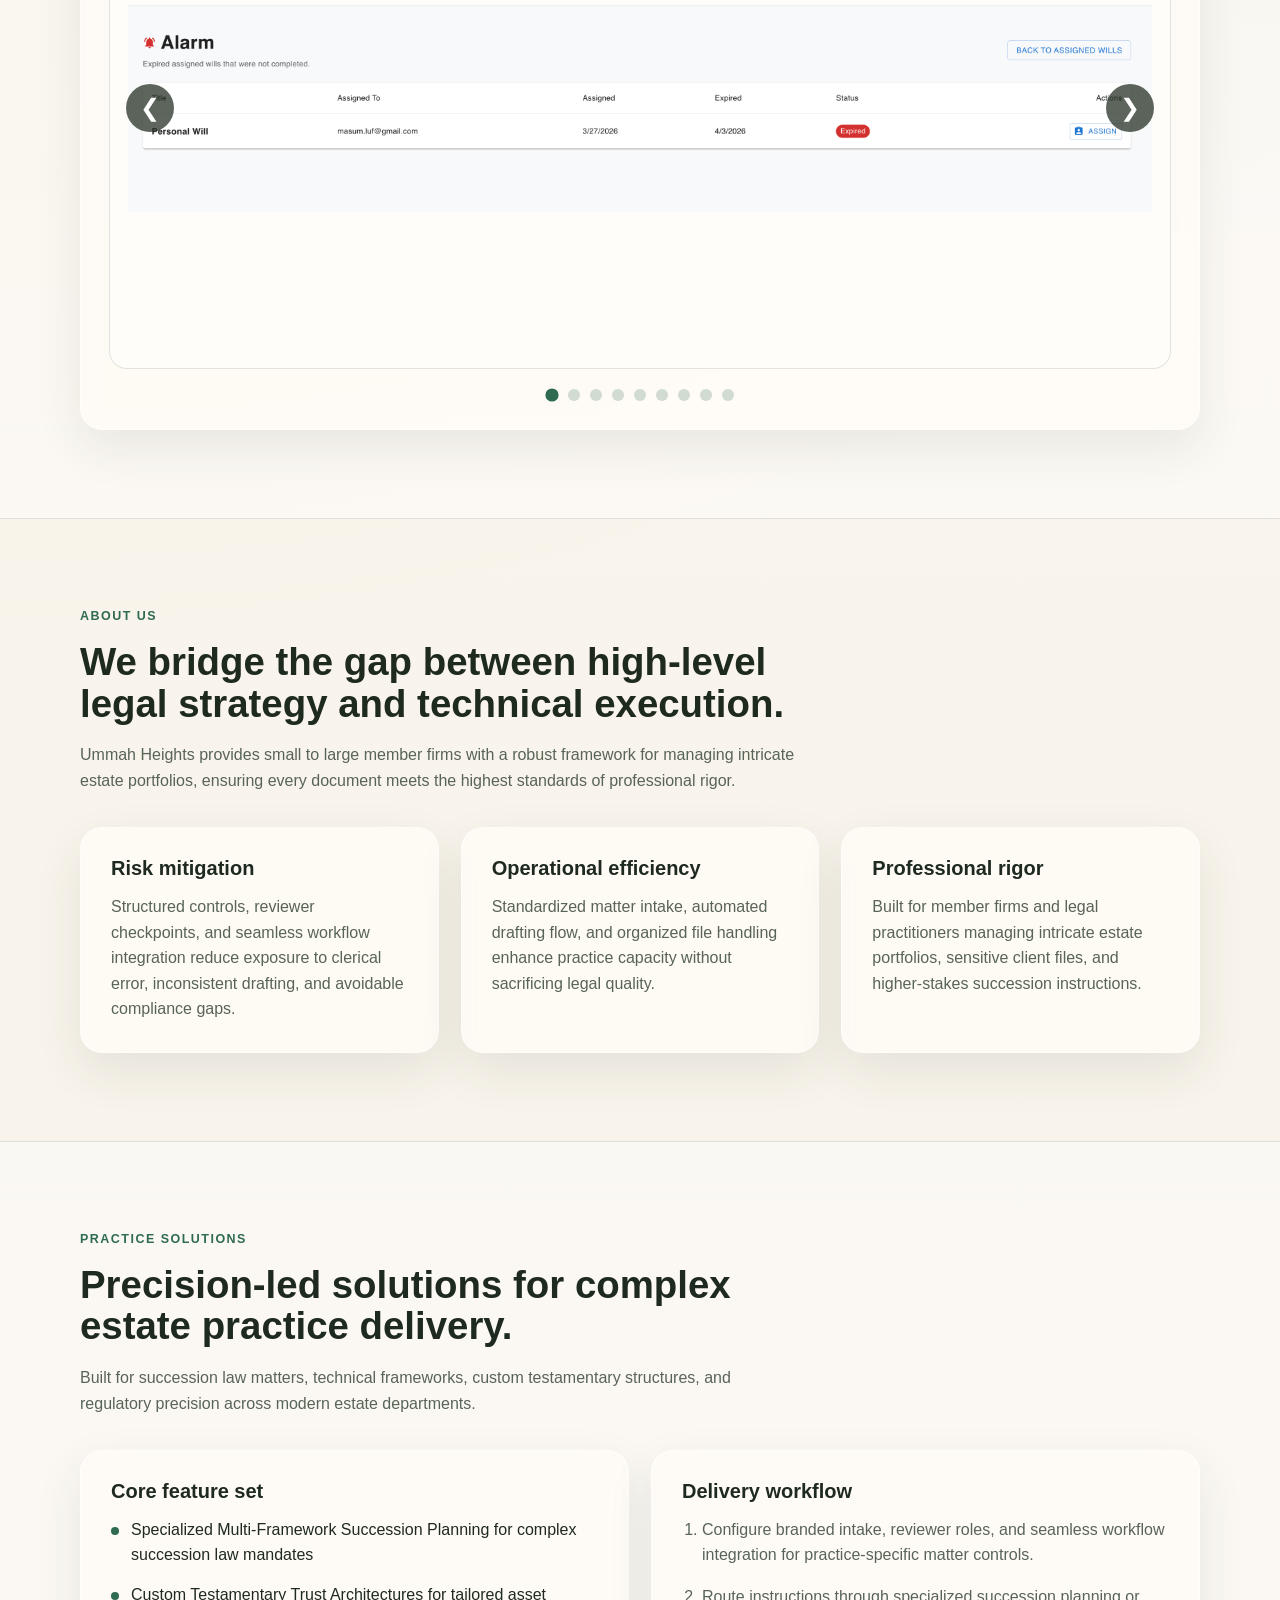
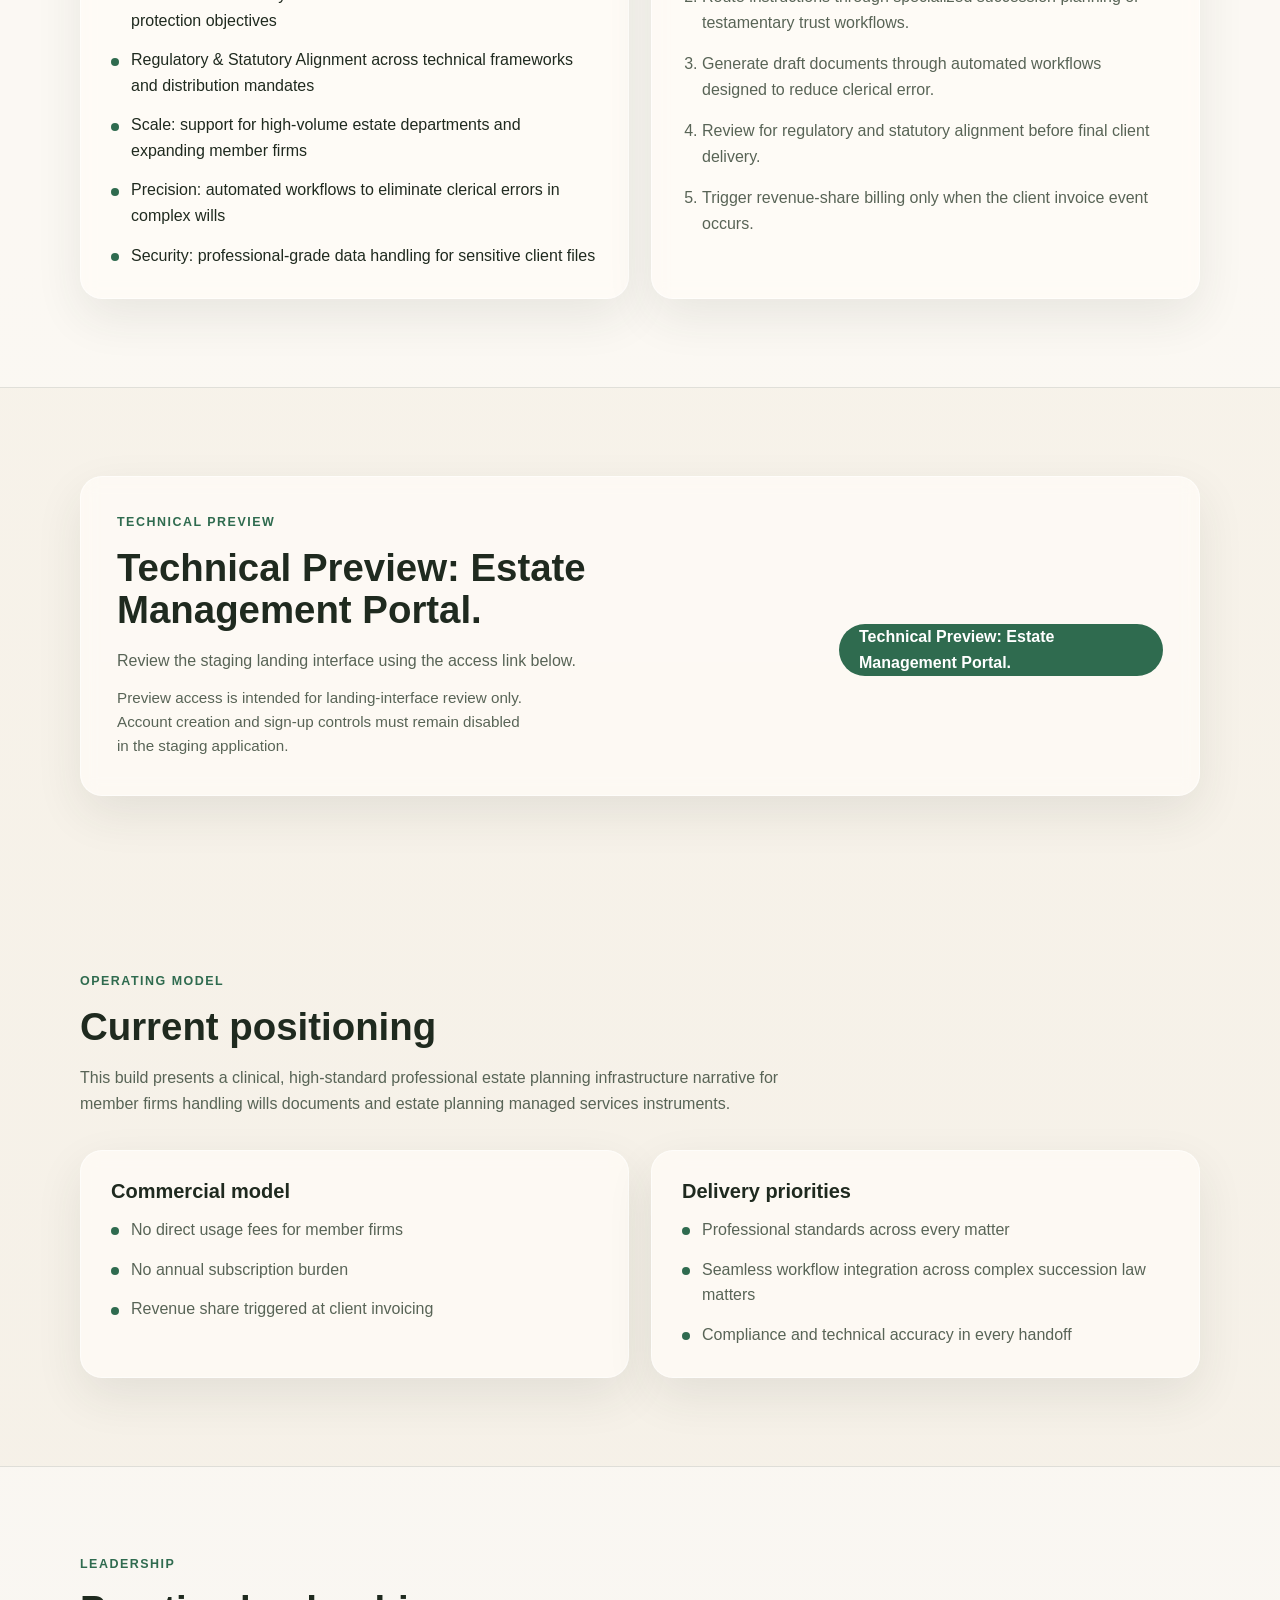
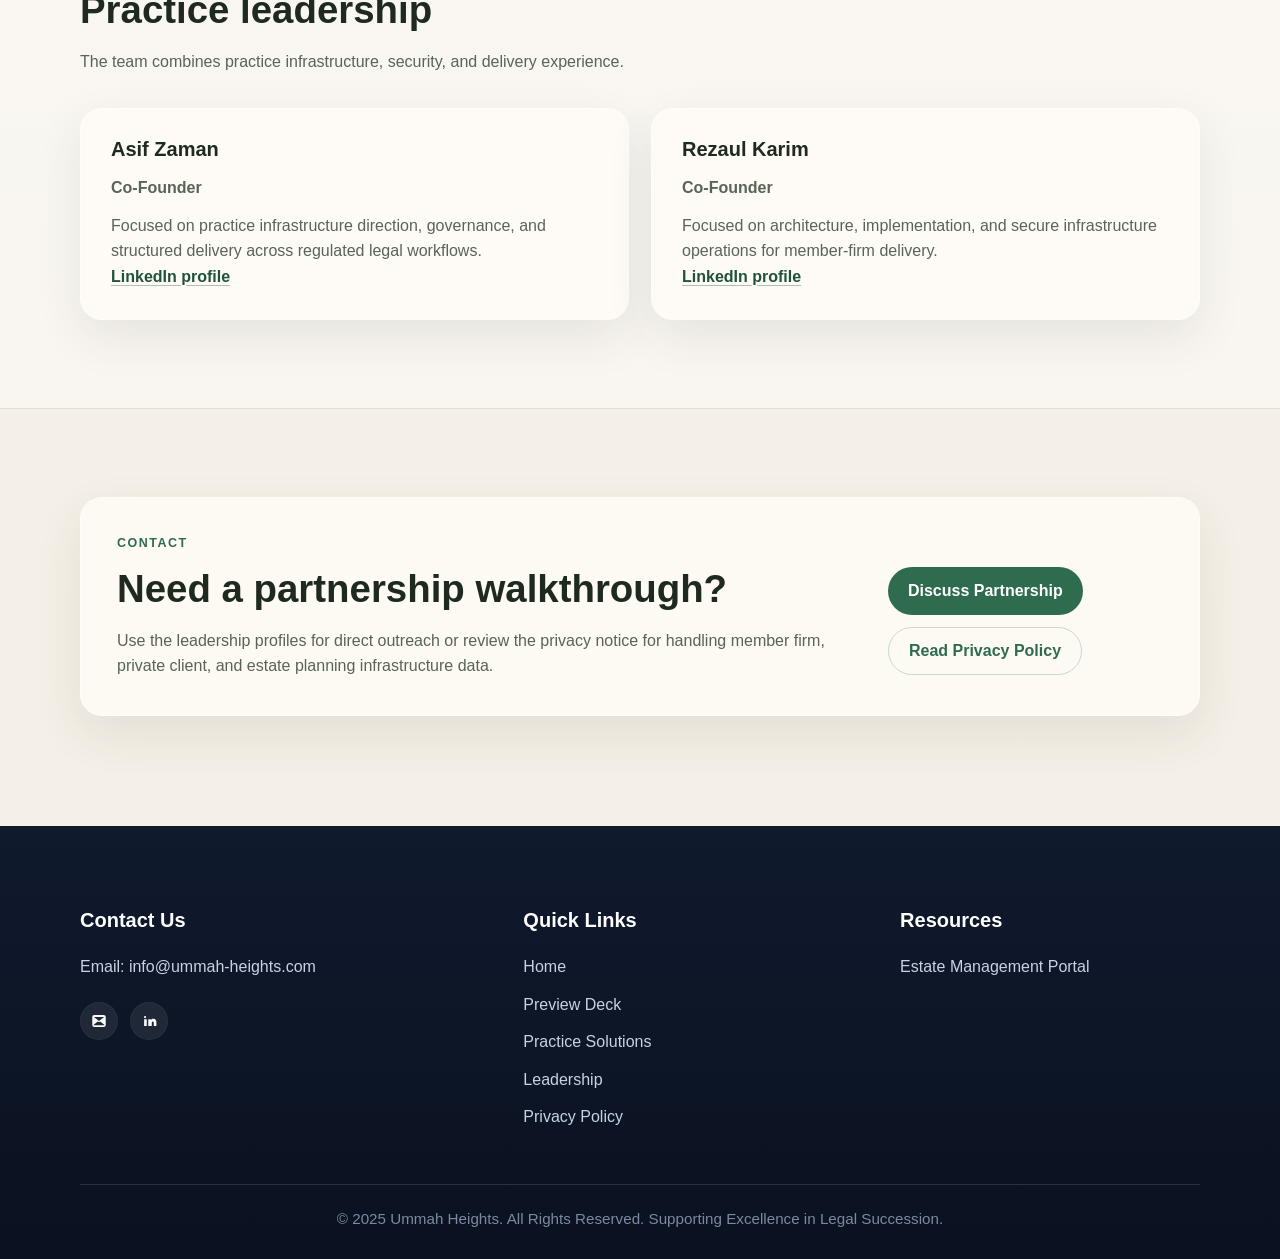
==== commit 1c8c9198: "feat: remove privacy from navbar" ====
--- a/index.html
+++ b/index.html
@@ -17,7 +17,6 @@
                 <a href="#platform">Practice Solutions</a>
                 <a href="#team">Leadership</a>
                 <a href="#contact">Contact</a>
-                <a href="privacy-policy.html">Privacy</a>
             </nav>
         </div>
     </header>
@@ -355,12 +354,12 @@
             <nav class="footer-column" aria-labelledby="footer-resources-title">
                 <p class="footer-heading" id="footer-resources-title">Resources</p>
                 <div class="footer-list">
-                    <a href="https://app-staging.ummah-heights.com/" target="_blank" rel="noreferrer">Technical Preview: Estate Management Portal.</a>
+                    <a href="https://app-staging.ummah-heights.com/" target="_blank" rel="noreferrer"> Estate Management Portal</a>
                 </div>
             </nav>
         </div>
         <div class="container footer-bottom">
-            <p>&copy; 2026 Ummah Heights. All Rights Reserved. Supporting Excellence in Legal Succession.</p>
+            <p>&copy; 2025 Ummah Heights. All Rights Reserved. Supporting Excellence in Legal Succession.</p>
         </div>
     </footer>
 
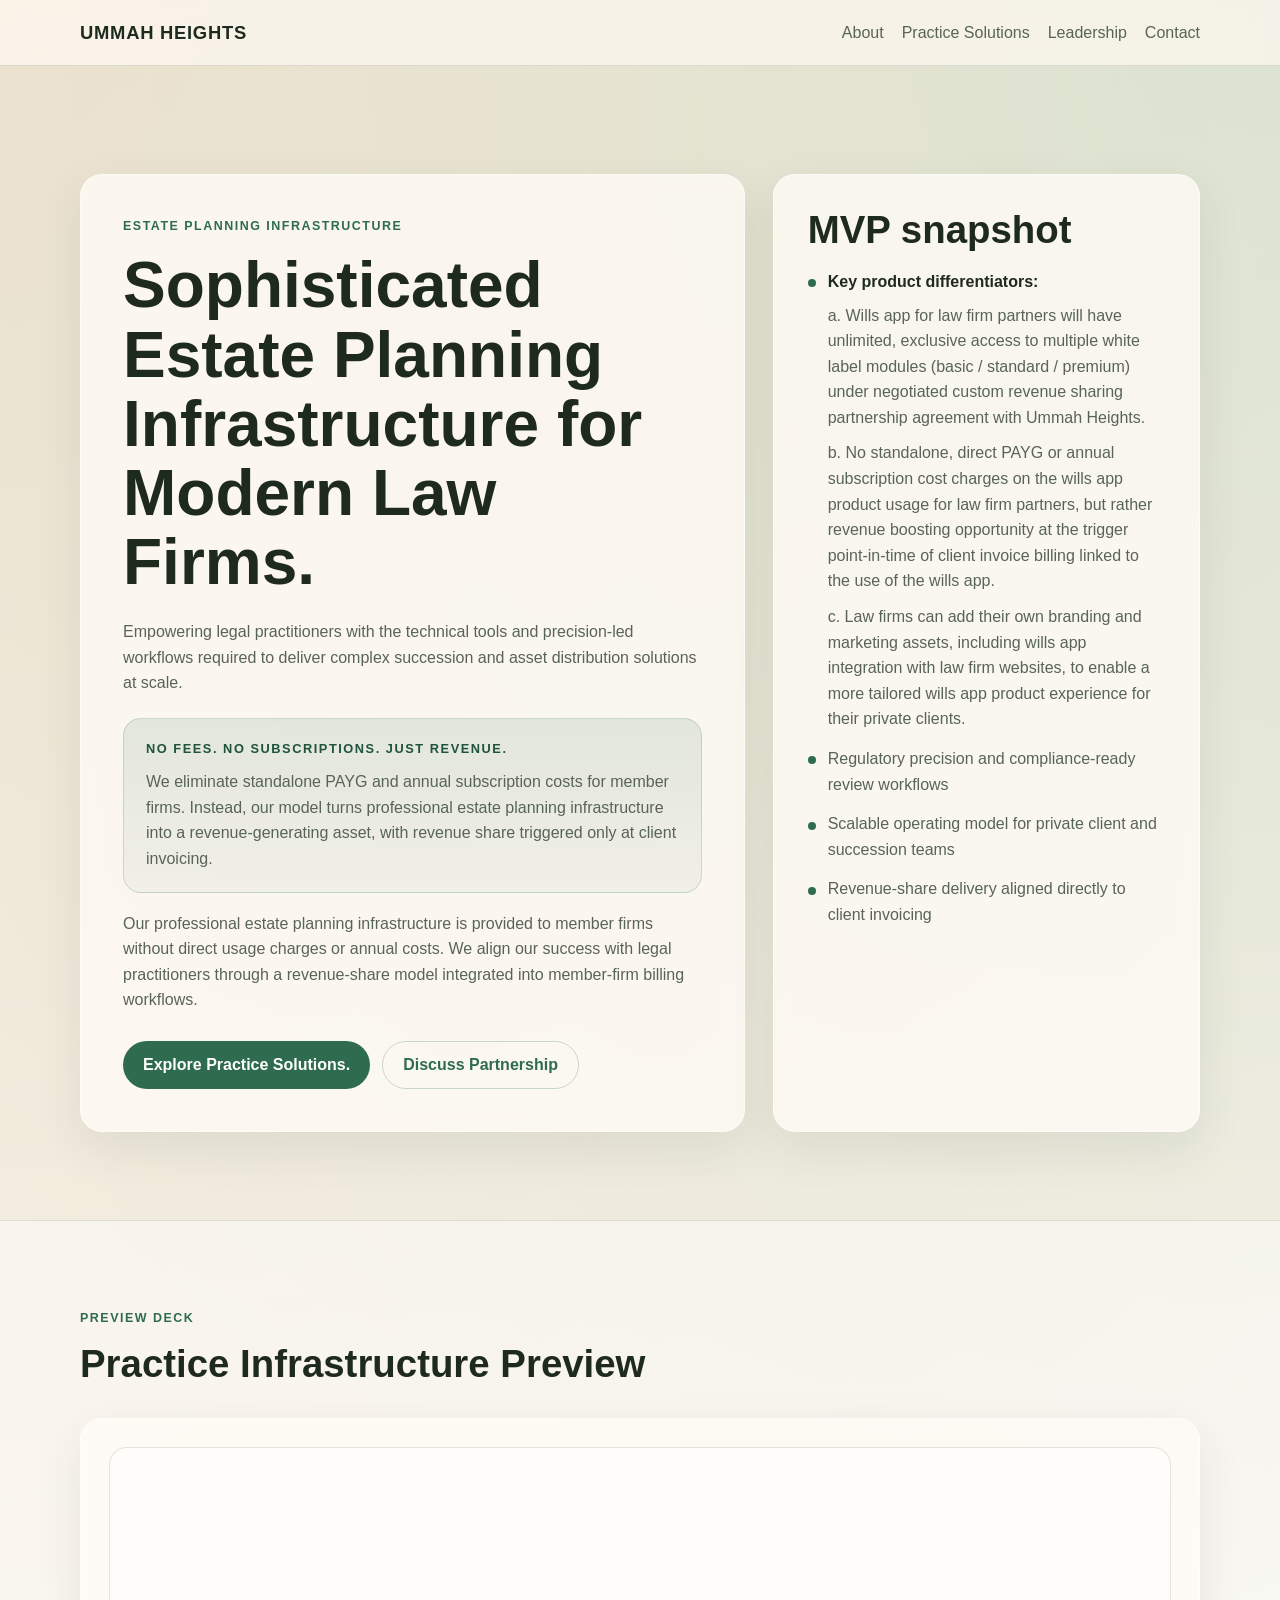
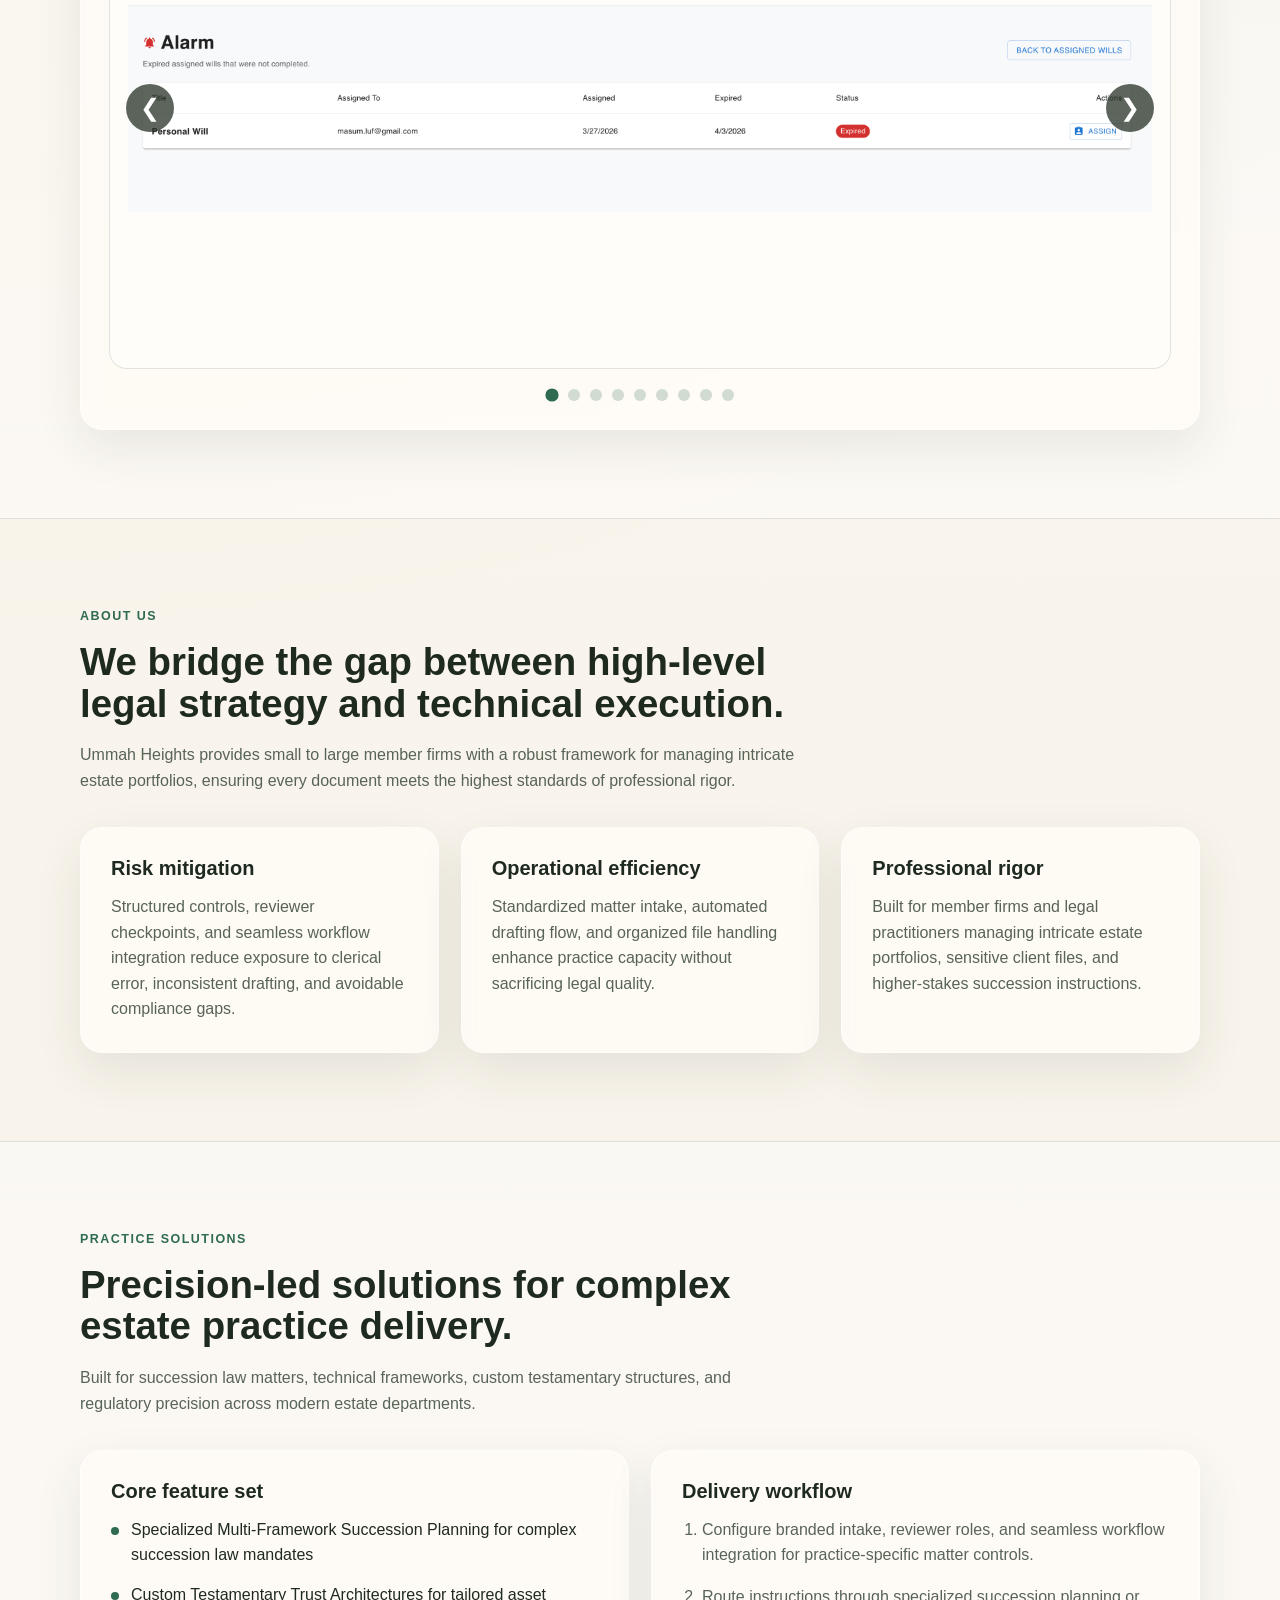
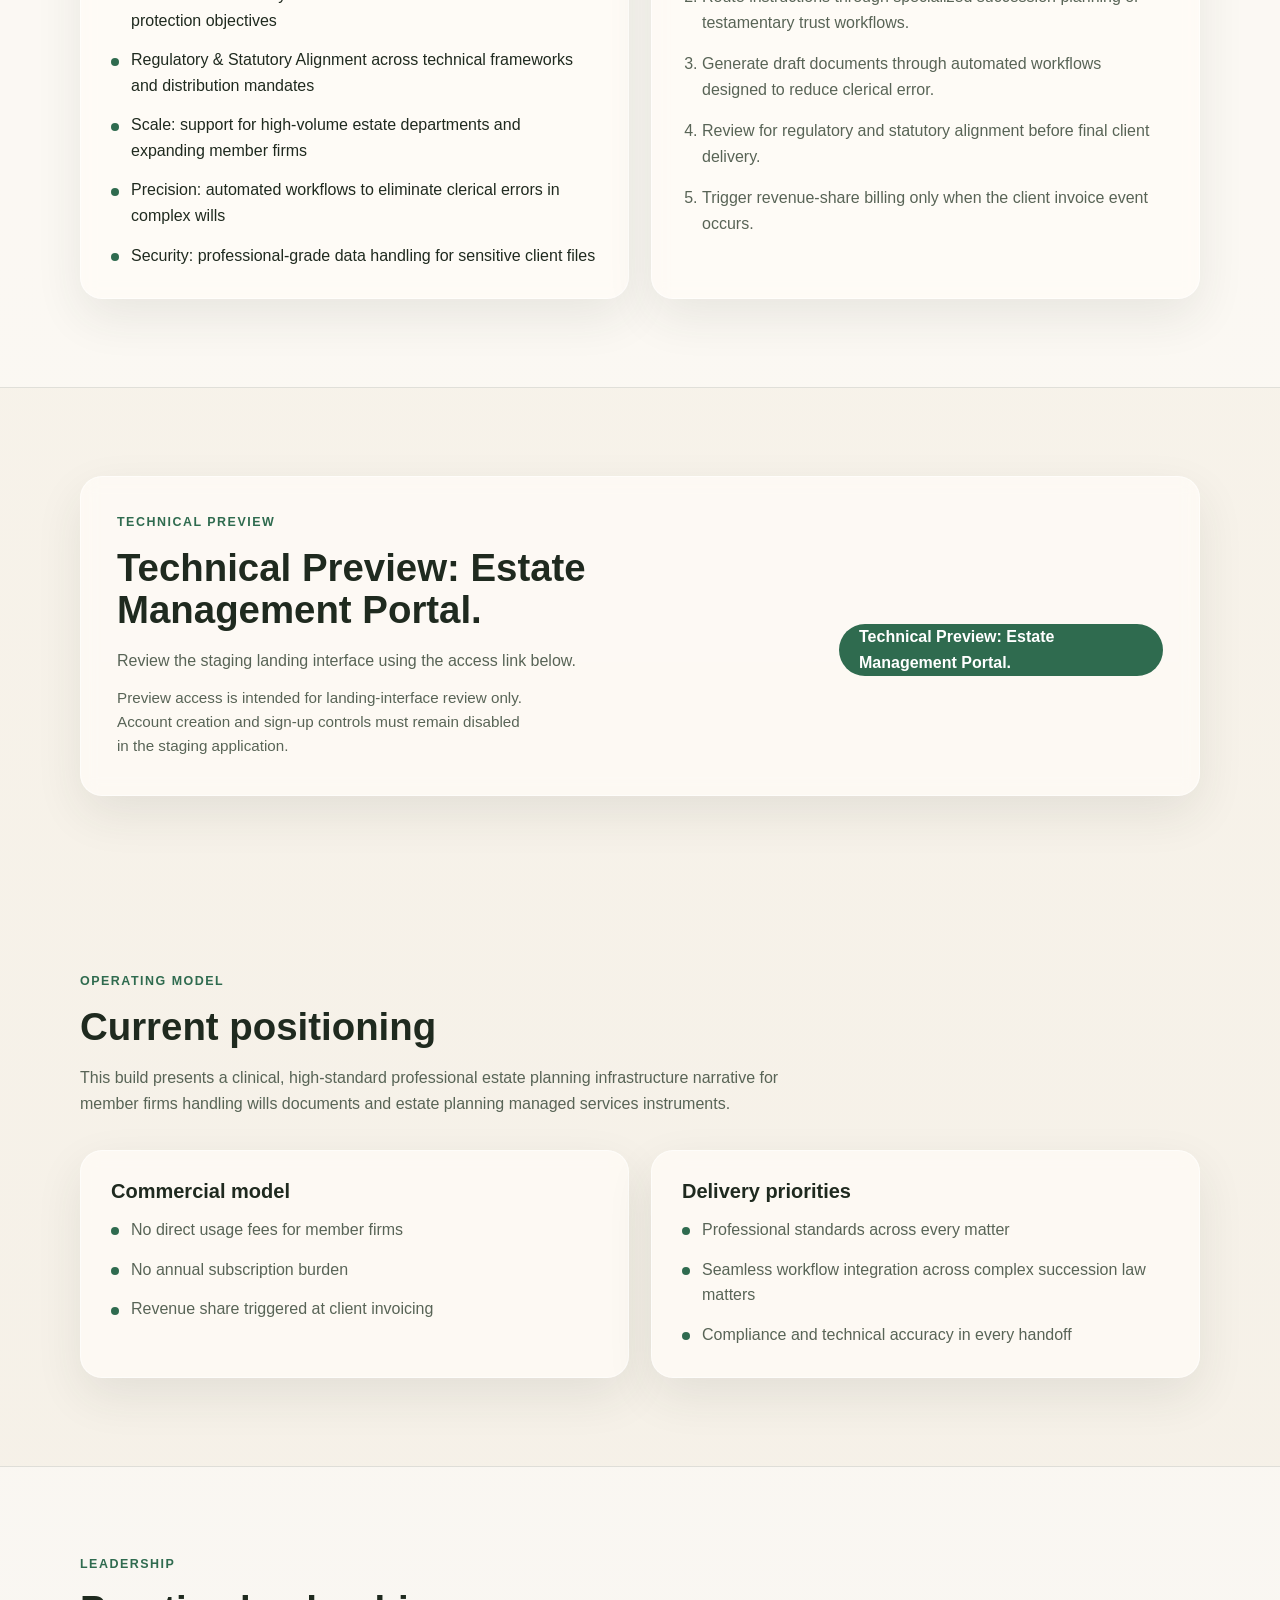
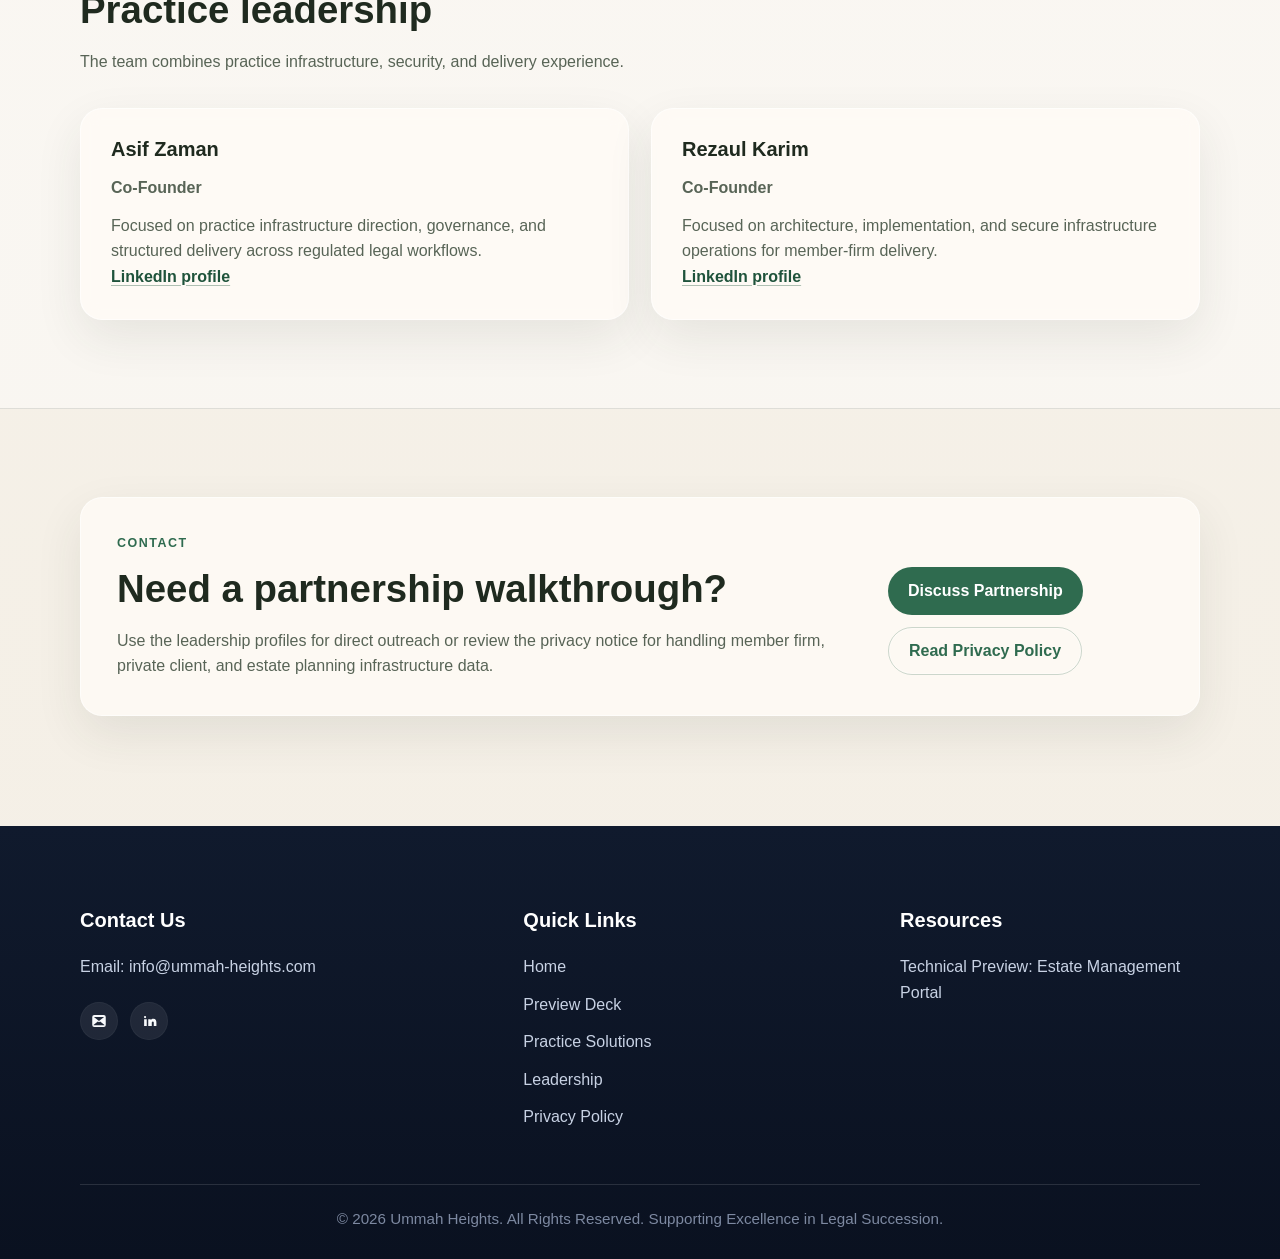
==== commit e040a82b: "feat: update year" ====
--- a/index.html
+++ b/index.html
@@ -354,12 +354,12 @@
             <nav class="footer-column" aria-labelledby="footer-resources-title">
                 <p class="footer-heading" id="footer-resources-title">Resources</p>
                 <div class="footer-list">
-                    <a href="https://app-staging.ummah-heights.com/" target="_blank" rel="noreferrer"> Estate Management Portal</a>
+                    <a href="https://app-staging.ummah-heights.com/" target="_blank" rel="noreferrer">Technical Preview: Estate Management Portal</a>
                 </div>
             </nav>
         </div>
         <div class="container footer-bottom">
-            <p>&copy; 2025 Ummah Heights. All Rights Reserved. Supporting Excellence in Legal Succession.</p>
+            <p>&copy; 2026 Ummah Heights. All Rights Reserved. Supporting Excellence in Legal Succession.</p>
         </div>
     </footer>
 
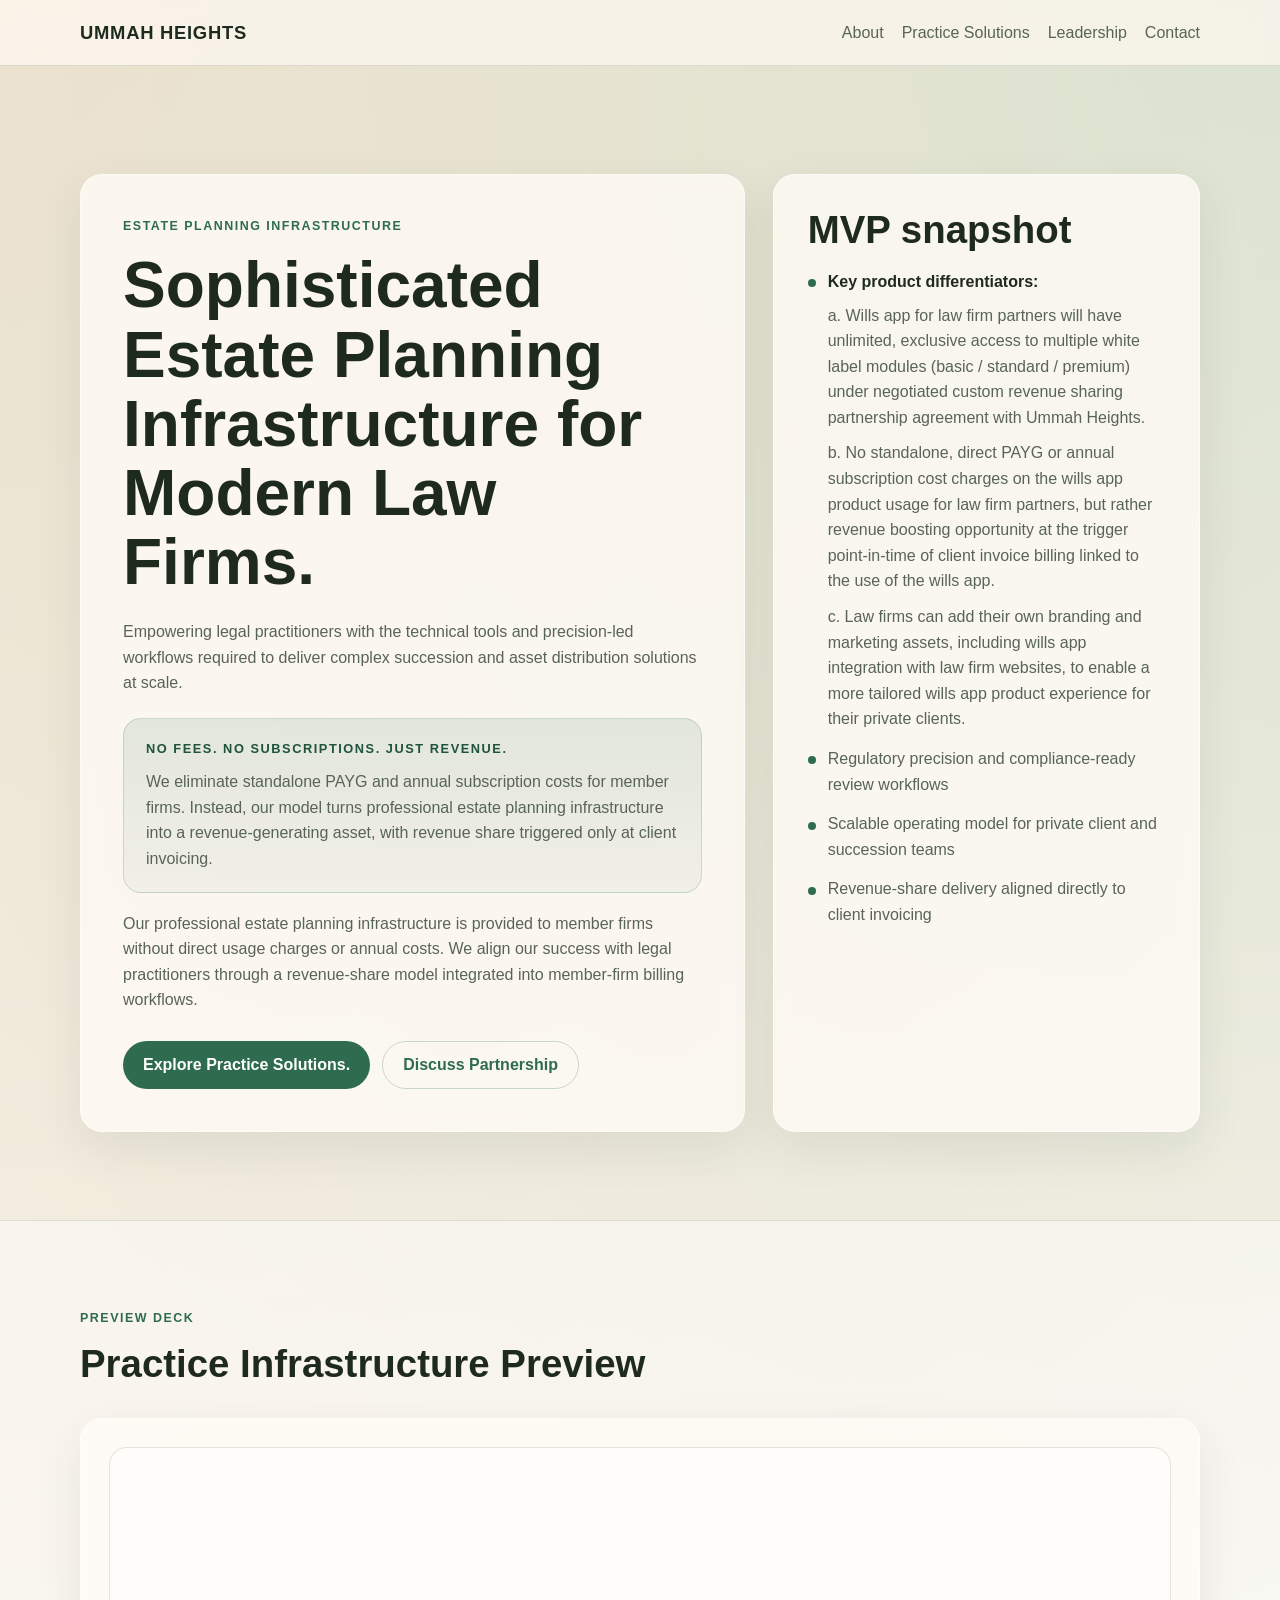
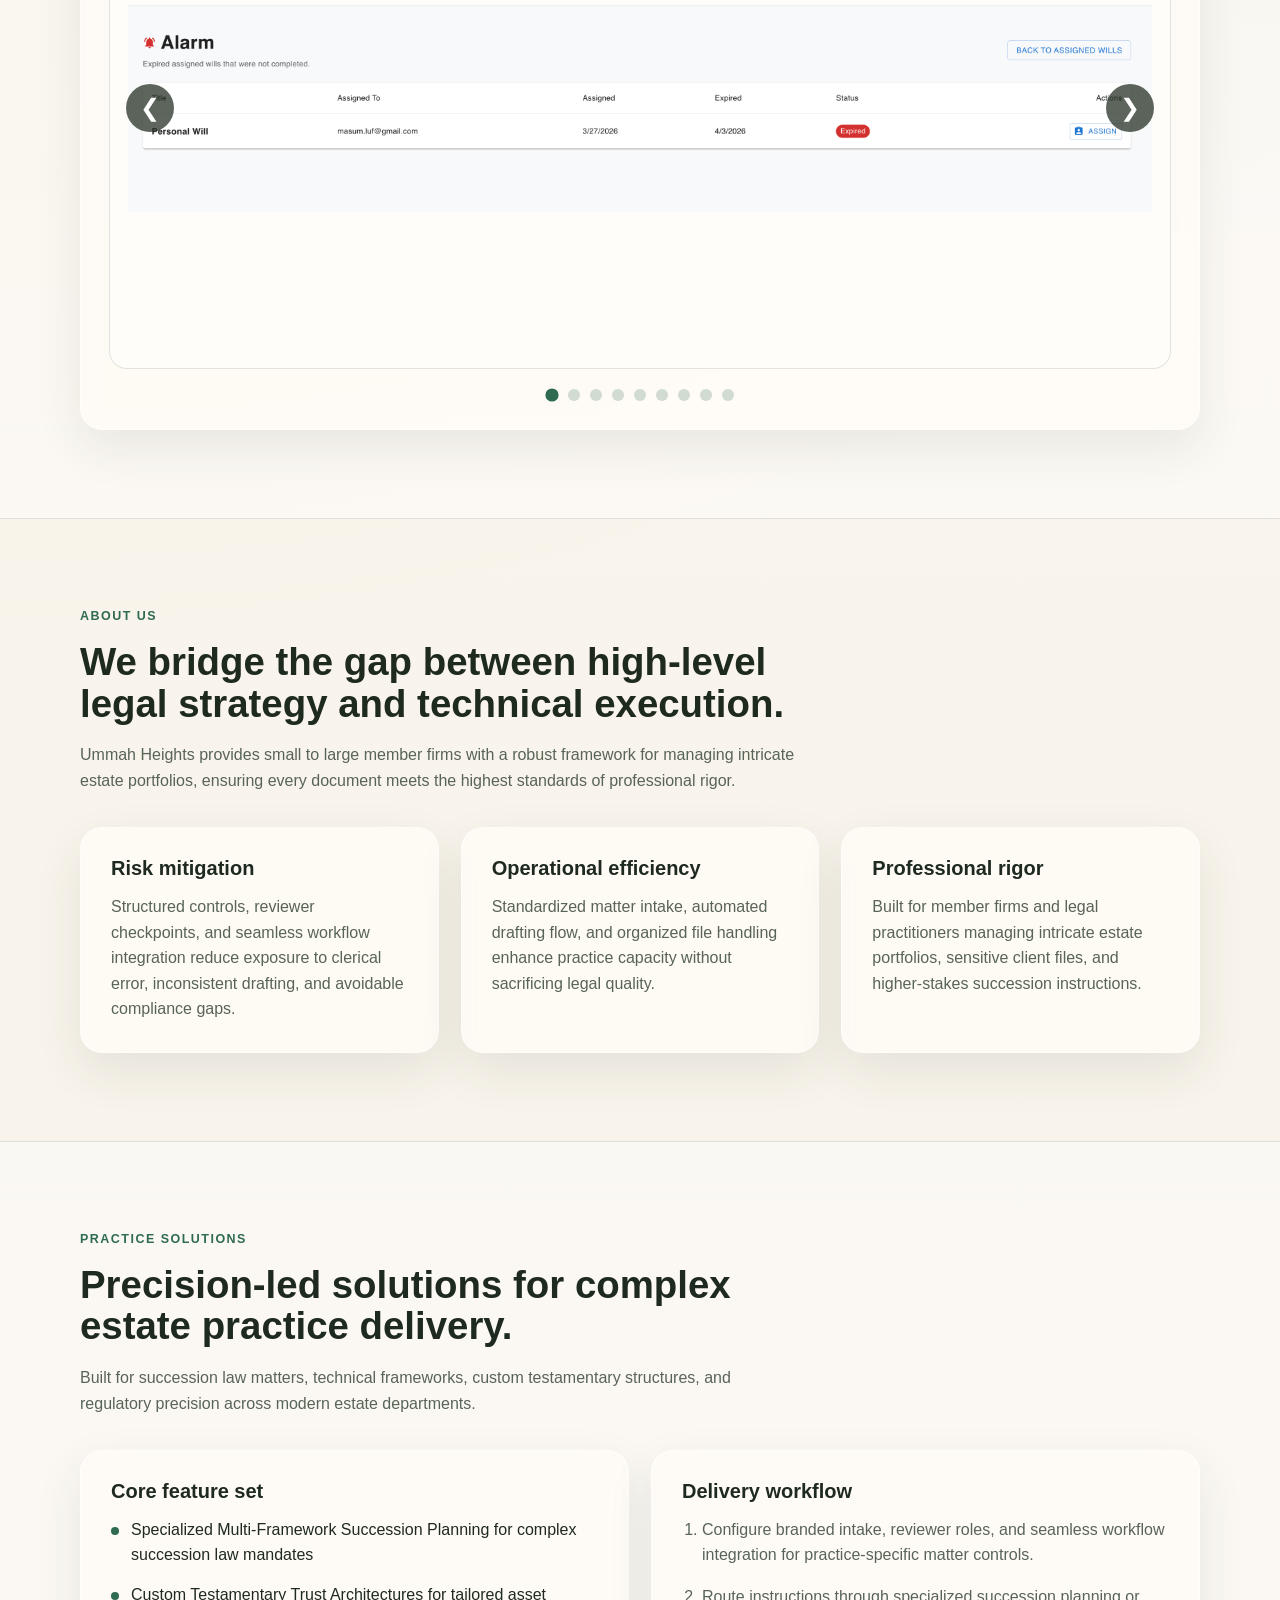
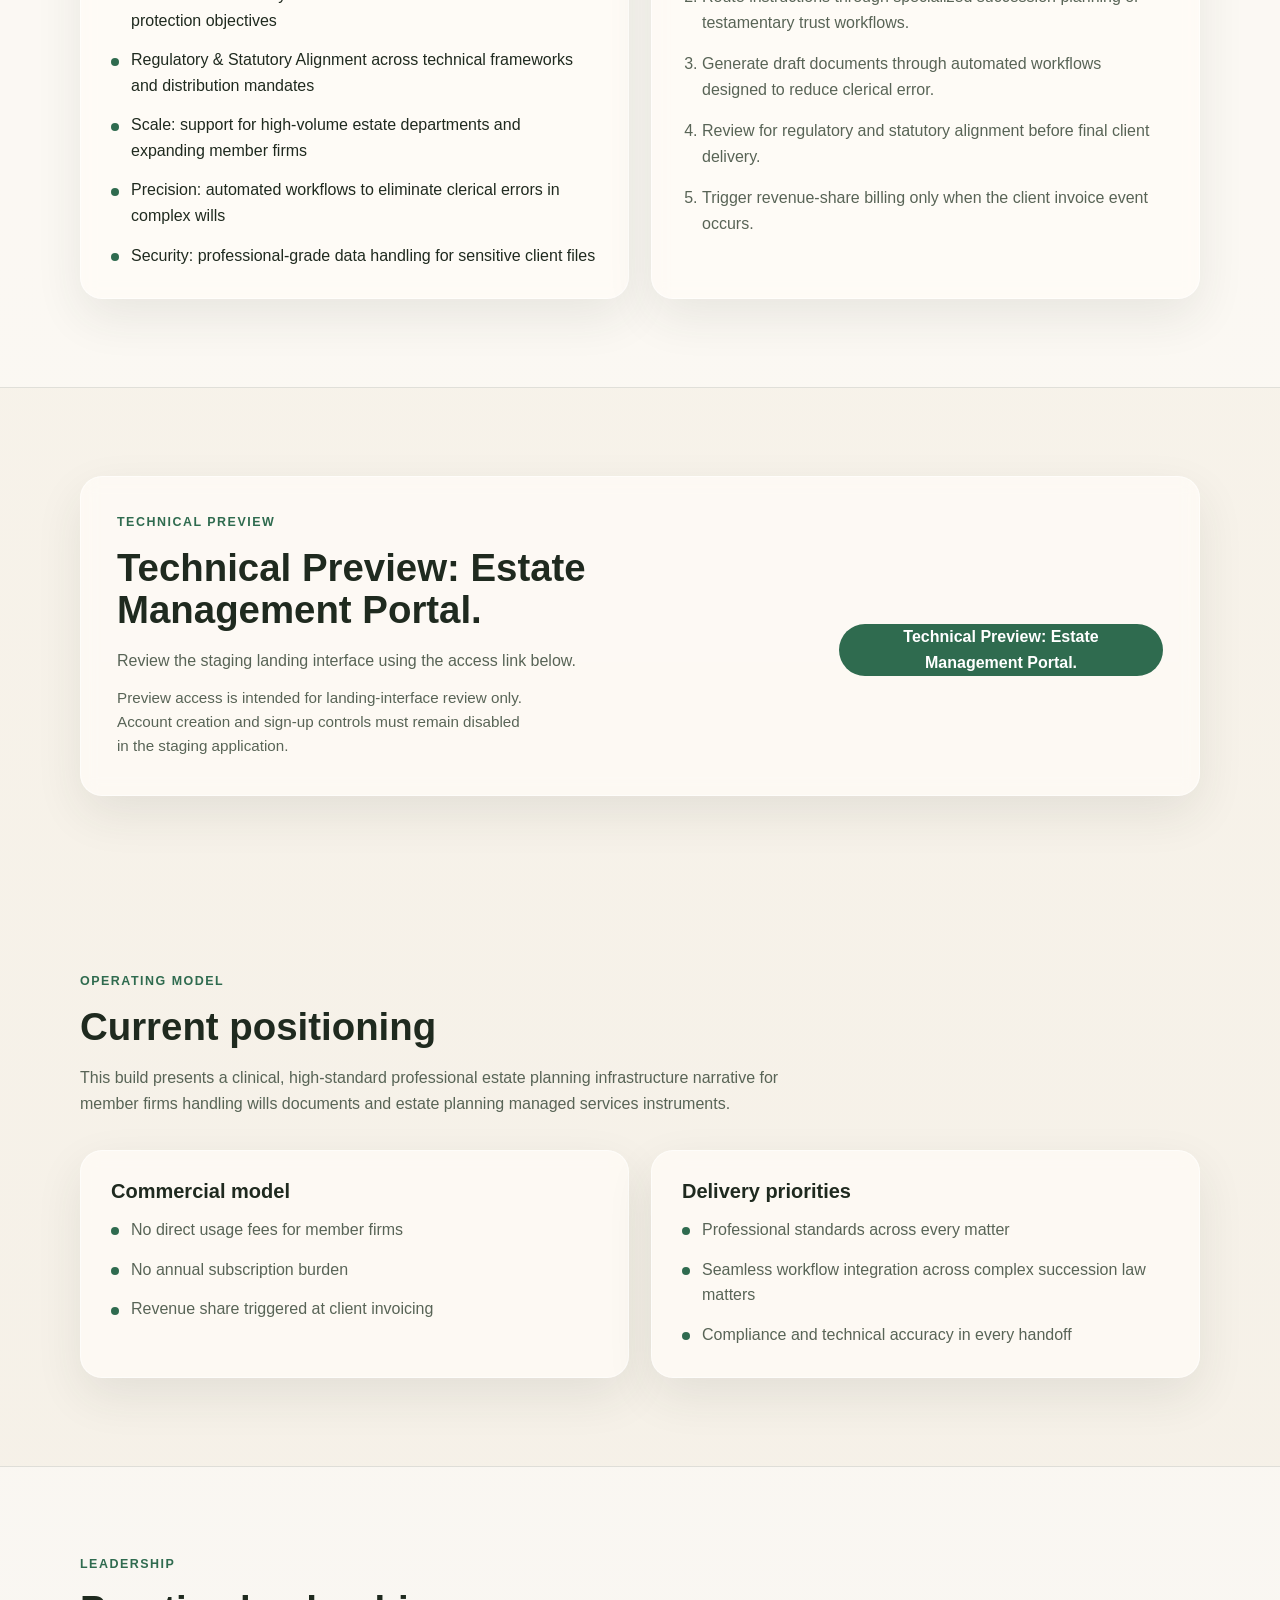
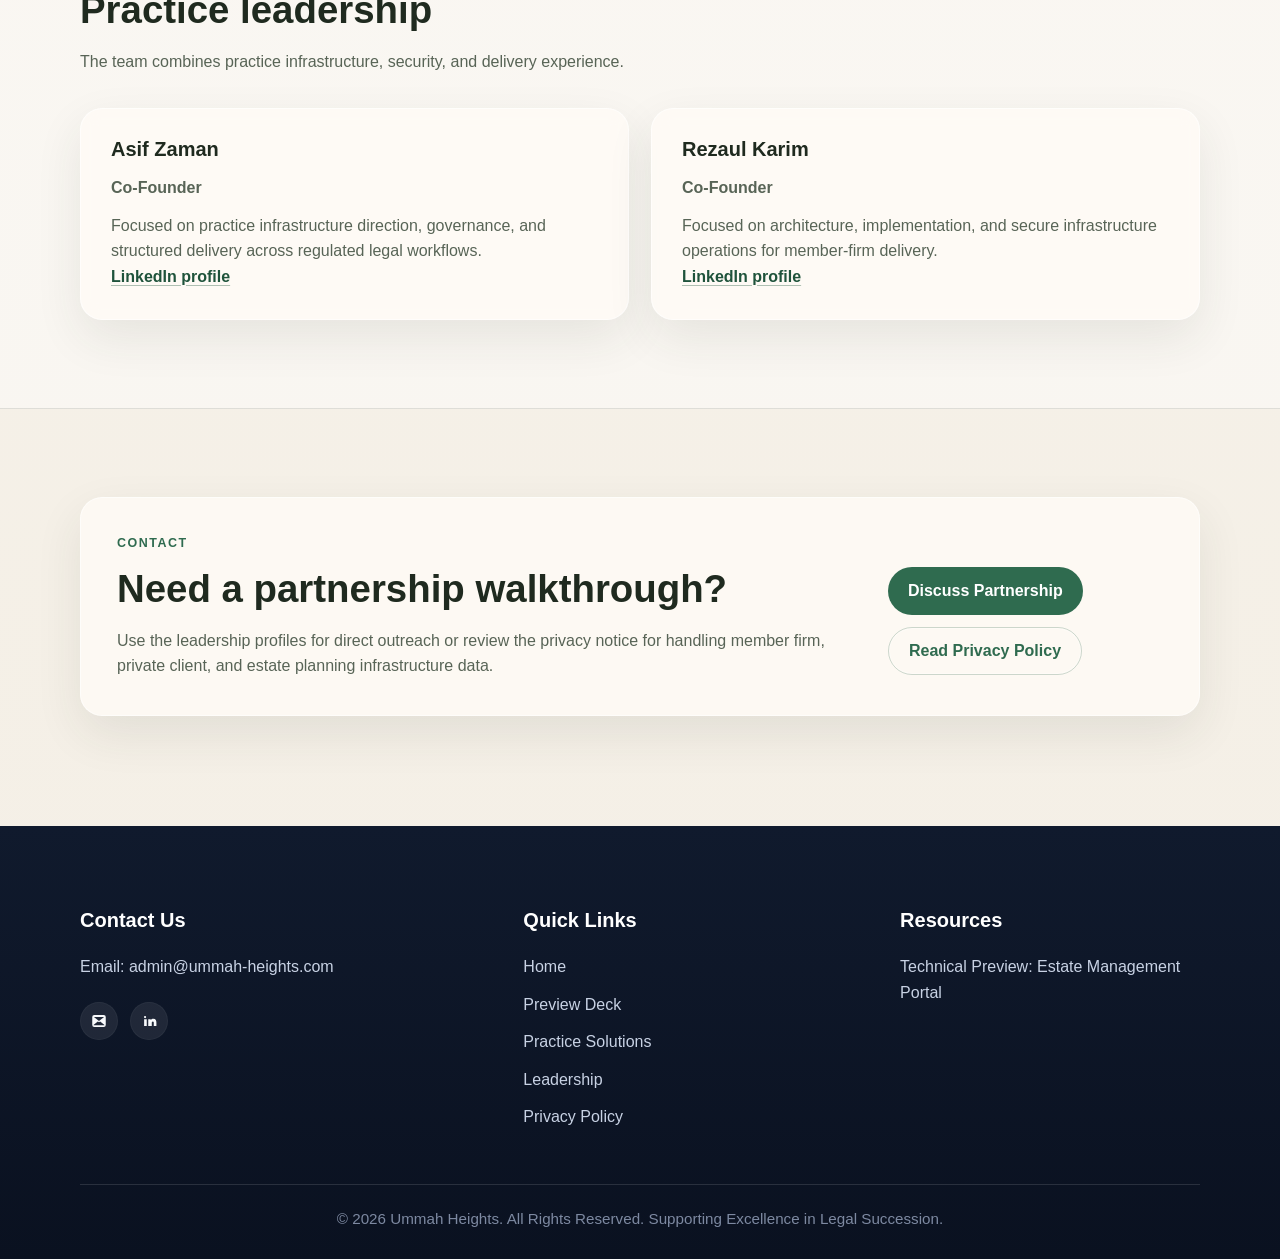
==== commit 33f120ce: "feat: update mobile css issue" ====
--- a/index.html
+++ b/index.html
@@ -313,7 +313,7 @@
                     </p>
                 </div>
                 <div class="button-row">
-                    <a class="button" href="mailto:info@ummah-heights.com">Discuss Partnership</a>
+                    <a class="button" href="mailto:admin@ummah-heights.com">Discuss Partnership</a>
                     <a class="button button-secondary" href="privacy-policy.html">Read Privacy Policy</a>
                 </div>
             </div>
@@ -324,9 +324,9 @@
         <div class="container footer-grid">
             <section class="footer-column footer-column-contact" aria-labelledby="footer-contact-title">
                 <p class="footer-heading" id="footer-contact-title">Contact Us</p>
-                <a class="footer-email" href="mailto:info@ummah-heights.com">Email: info@ummah-heights.com</a>
+                <a class="footer-email" href="mailto:admin@ummah-heights.com">Email: admin@ummah-heights.com</a>
                 <div class="footer-social" aria-label="Social channels">
-                    <a class="social-badge" href="mailto:info@ummah-heights.com" aria-label="Email Ummah Heights">
+                    <a class="social-badge" href="mailto:admin@ummah-heights.com" aria-label="Email Ummah Heights">
                         <svg viewBox="0 0 24 24" focusable="false">
                             <path
                                 d="M3 6.75A2.75 2.75 0 0 1 5.75 4h12.5A2.75 2.75 0 0 1 21 6.75v10.5A2.75 2.75 0 0 1 18.25 20H5.75A2.75 2.75 0 0 1 3 17.25V6.75Zm2.2-.25 6.8 5.42 6.8-5.42H5.2Zm13.3 11a1.25 1.25 0 0 0 .84-.32l-5.78-4.6-1.1.87a.75.75 0 0 1-.93 0l-1.1-.87-5.78 4.6c.22.2.51.32.84.32h12.01Z" />
--- a/index.css
+++ b/index.css
@@ -21,10 +21,14 @@
 
 html {
     scroll-behavior: smooth;
+    width: 100%;
+    overflow-x: hidden;
 }
 
 body {
     min-height: 100vh;
+    width: 100%;
+    overflow-x: hidden;
     font-family: "Manrope", "Segoe UI", sans-serif;
     color: var(--text);
     background:
@@ -37,12 +41,14 @@
 a {
     color: inherit;
     text-decoration: none;
+    overflow-wrap: anywhere;
 }
 
 img,
 iframe {
     display: block;
     max-width: 100%;
+    height: auto;
 }
 
 .container {
@@ -163,6 +169,7 @@
 .person-card,
 .contact-panel,
 .policy-layout {
+    min-width: 0;
     background: var(--surface);
     border: 1px solid rgba(255, 255, 255, 0.55);
     border-radius: var(--radius);
@@ -375,6 +382,7 @@
     flex-wrap: wrap;
     gap: 12px;
     margin-top: 28px;
+    min-width: 0;
 }
 
 .preview-note {
@@ -387,12 +395,16 @@
     display: inline-flex;
     align-items: center;
     justify-content: center;
+    max-width: 100%;
+    min-width: 0;
     min-height: 48px;
     padding: 0 20px;
     border-radius: 999px;
     background: var(--accent);
     color: #fff;
     font-weight: 700;
+    text-align: center;
+    overflow-wrap: anywhere;
     transition: transform 0.2s ease, background 0.2s ease;
 }
 
@@ -415,6 +427,7 @@
 .section-heading {
     max-width: 720px;
     margin-bottom: 34px;
+    min-width: 0;
 }
 
 .card-grid,
@@ -669,7 +682,8 @@
     }
 
     .contact-panel {
-        align-items: flex-start;
+        flex-direction: column;
+        align-items: stretch;
     }
 
     .footer-column-contact {
@@ -678,13 +692,28 @@
 }
 
 @media (max-width: 720px) {
+    .container {
+        width: min(1120px, calc(100% - 28px));
+    }
+
     .section {
-        padding: 72px 0;
+        padding: 64px 0;
+    }
+
+    .hero {
+        padding-top: 72px;
     }
 
     .header-row {
         flex-direction: column;
         align-items: flex-start;
+        gap: 14px;
+    }
+
+    .site-nav {
+        width: 100%;
+        gap: 10px 14px;
+        font-size: 0.95rem;
     }
 
     .hero-copy,
@@ -694,21 +723,39 @@
     .person-card,
     .contact-panel,
     .policy-layout {
-        padding: 26px;
+        padding: 22px;
+    }
+
+    .contact-panel {
+        flex-direction: column;
+        align-items: stretch;
+    }
+
+    .button-row {
+        width: 100%;
+    }
+
+    .button {
+        width: 100%;
+        padding: 0 16px;
     }
 
     .slideshow-frame,
     .slideshow-slide {
-        min-height: 320px;
+        min-height: 260px;
+    }
+
+    .slideshow-slide {
+        padding: 12px;
     }
 
     .slideshow-slide img {
-        max-height: 284px;
+        max-height: 236px;
     }
 
     .slideshow-arrow {
-        width: 42px;
-        height: 42px;
+        width: 36px;
+        height: 36px;
     }
 
     .slideshow-arrow-left {
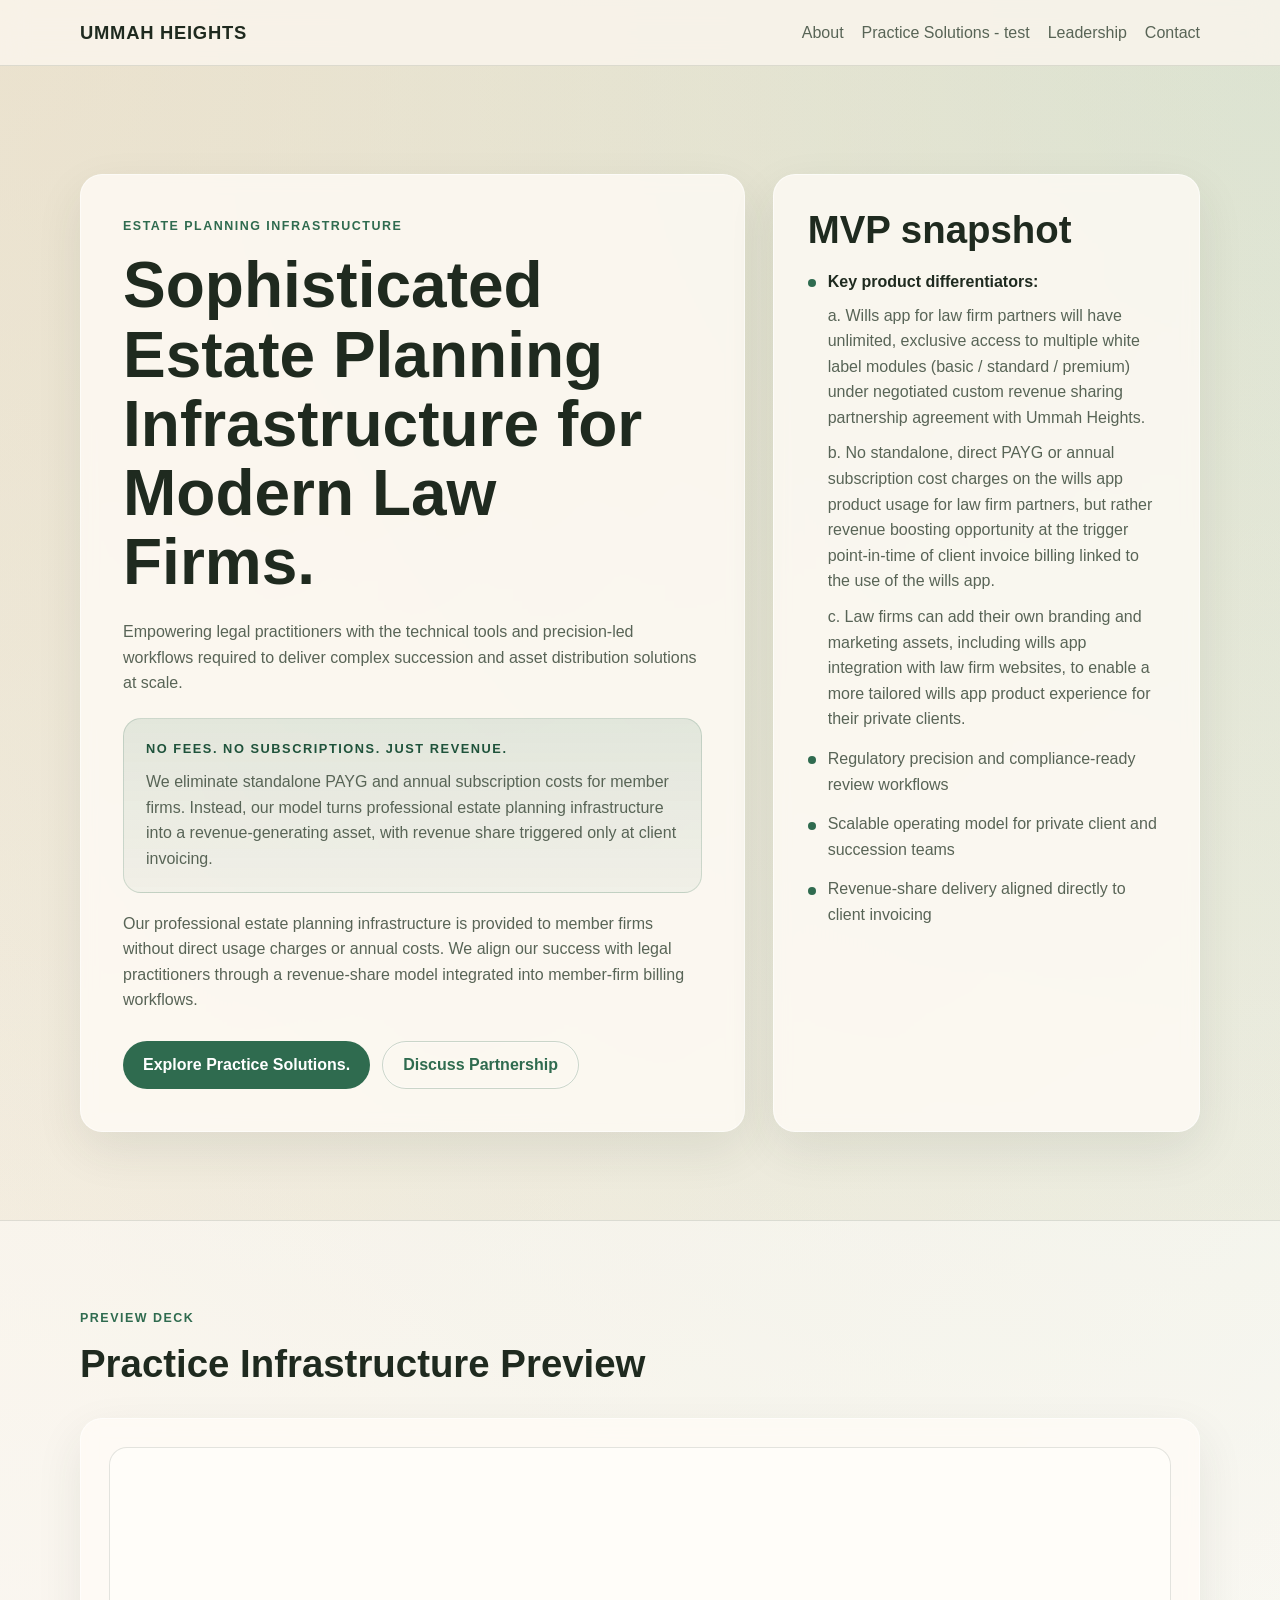
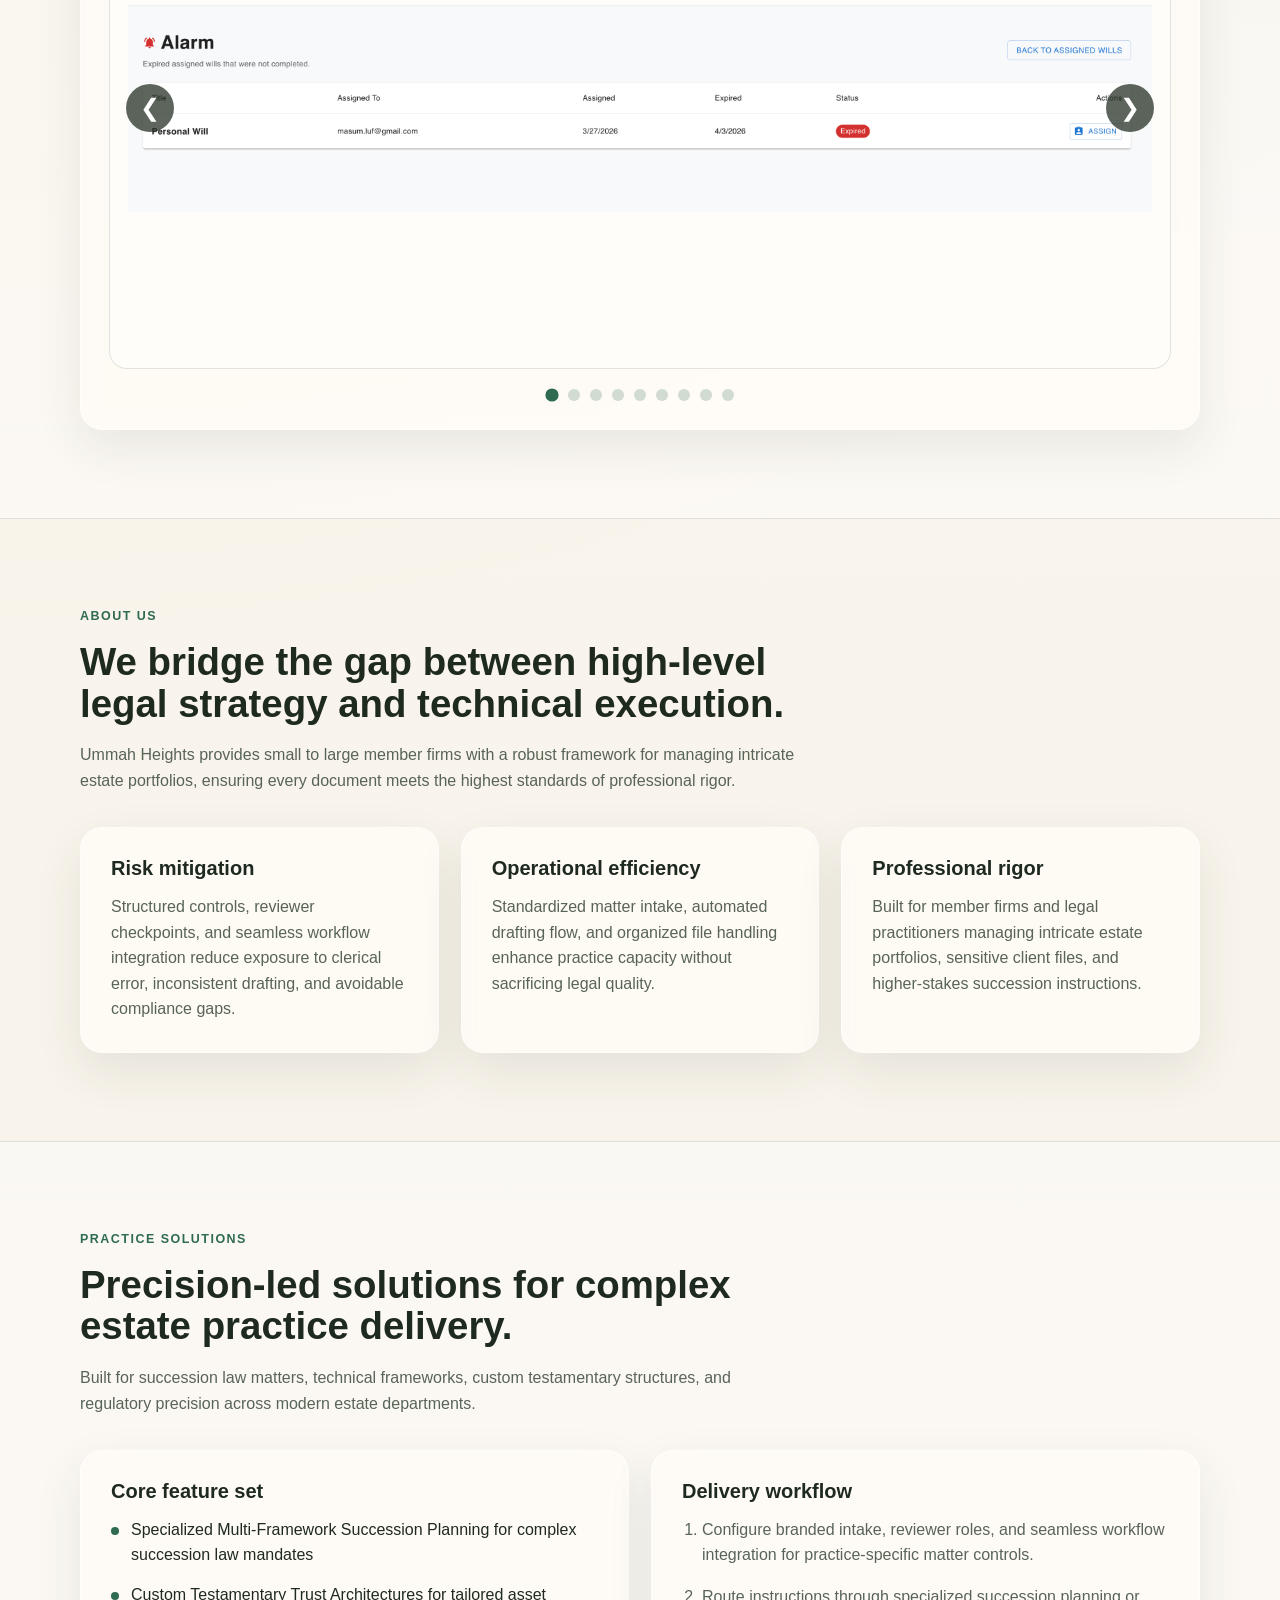
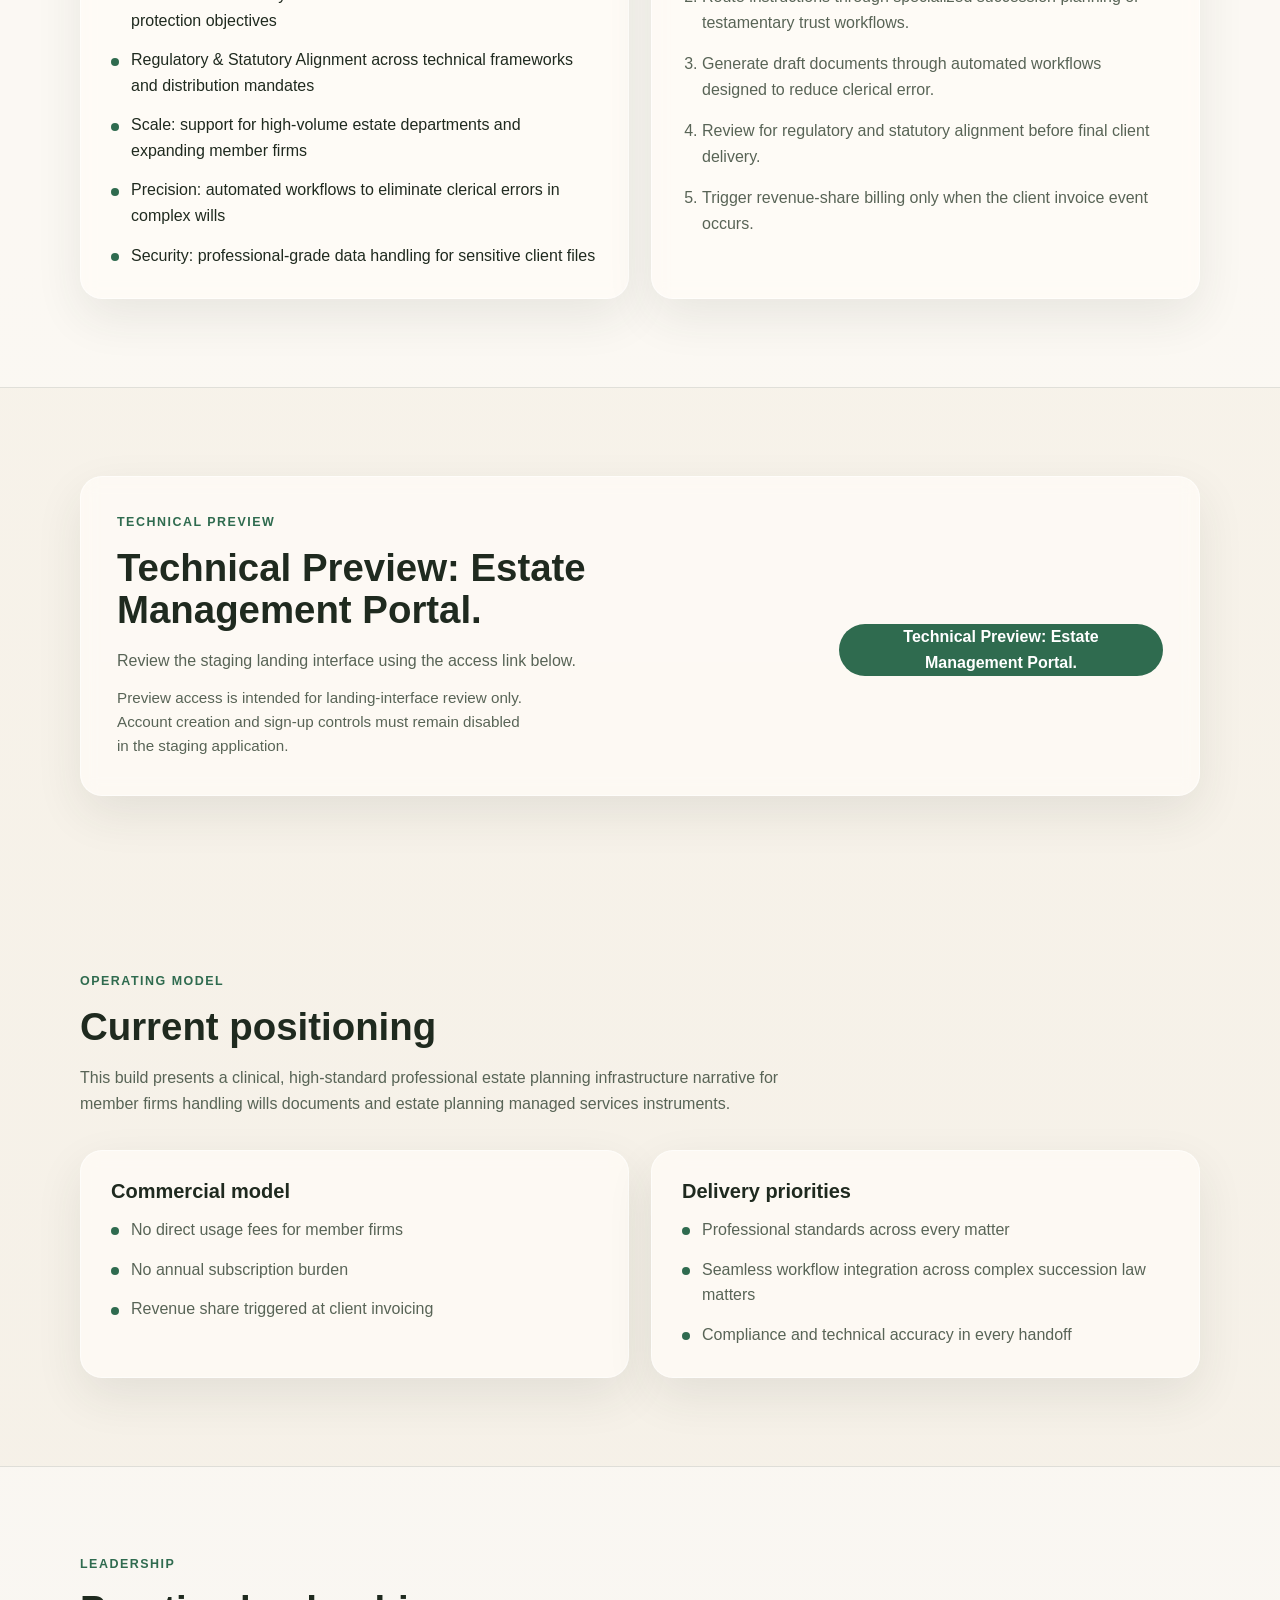
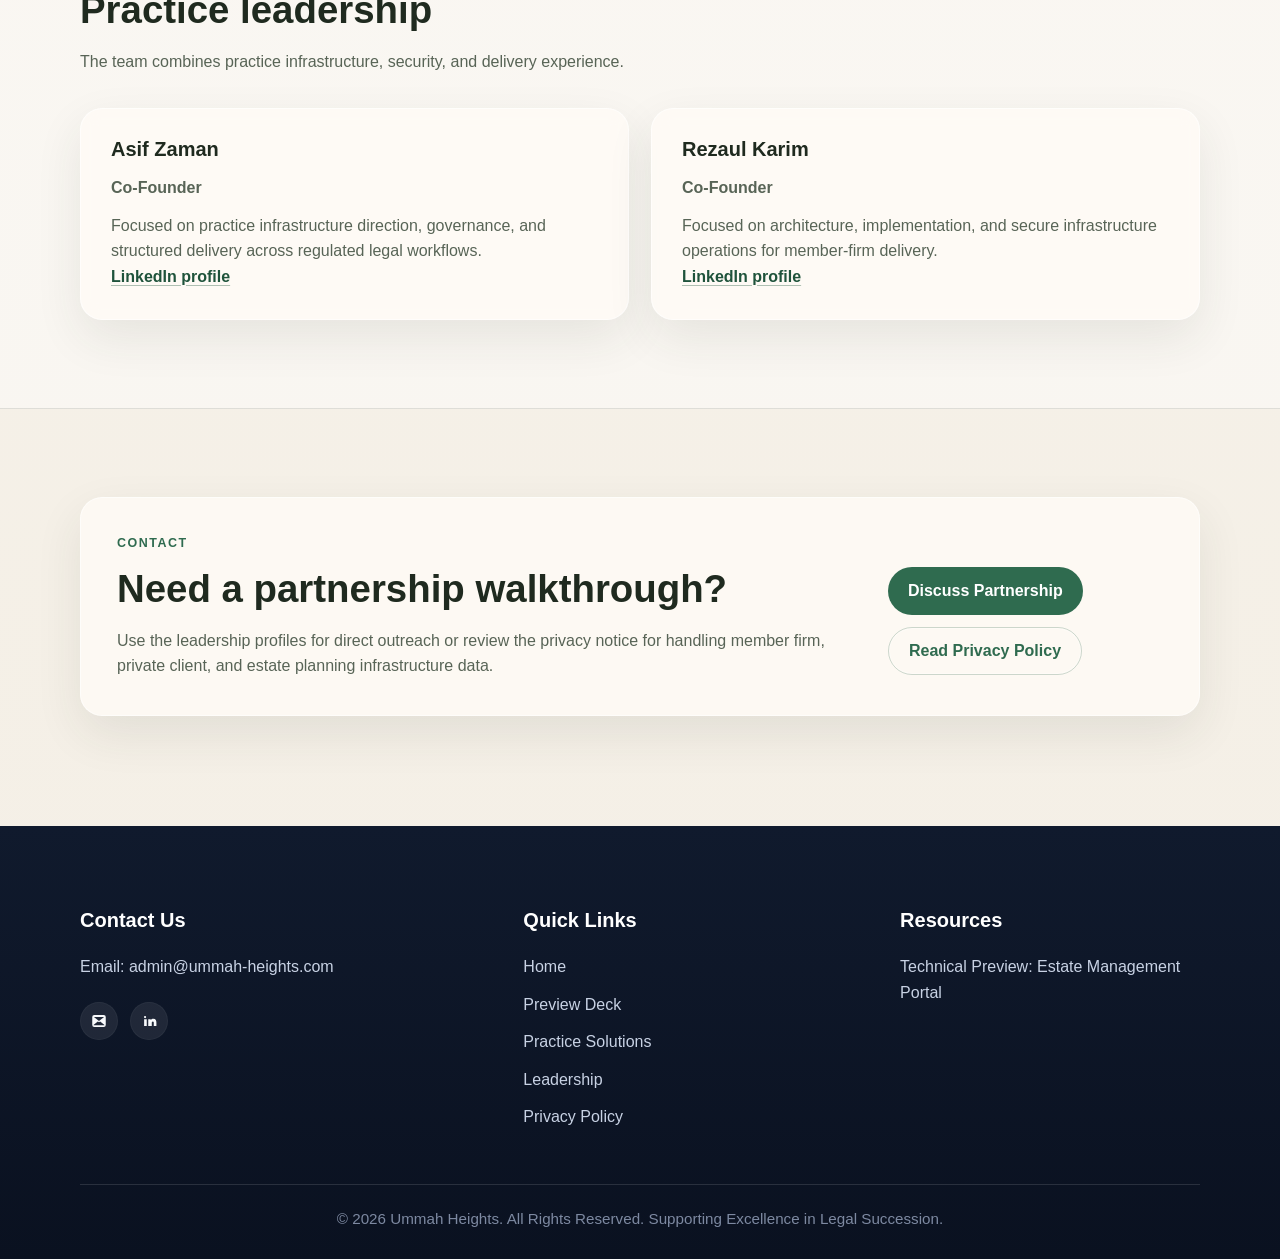
==== commit f9b57794: "feat: update" ====
--- a/index.html
+++ b/index.html
@@ -14,7 +14,7 @@
             <a class="brand" href="index.html">Ummah Heights</a>
             <nav class="site-nav" aria-label="Primary navigation">
                 <a href="#about">About</a>
-                <a href="#platform">Practice Solutions</a>
+                <a href="#platform">Practice Solutions - test</a>
                 <a href="#team">Leadership</a>
                 <a href="#contact">Contact</a>
             </nav>
@@ -142,7 +142,8 @@
                     <p class="eyebrow">About Us</p>
                     <h2>We bridge the gap between high-level legal strategy and technical execution.</h2>
                     <p class="section-lead">
-                        Ummah Heights provides small to large member firms with a robust framework for managing intricate
+                        Ummah Heights provides small to large member firms with a robust framework for managing
+                        intricate
                         estate portfolios, ensuring every document meets the highest standards of professional rigor.
                     </p>
                 </div>
@@ -190,7 +191,8 @@
                         <ul class="feature-list">
                             <li>Specialized Multi-Framework Succession Planning for complex succession law mandates</li>
                             <li>Custom Testamentary Trust Architectures for tailored asset protection objectives</li>
-                            <li>Regulatory &amp; Statutory Alignment across technical frameworks and distribution mandates</li>
+                            <li>Regulatory &amp; Statutory Alignment across technical frameworks and distribution
+                                mandates</li>
                             <li>Scale: support for high-volume estate departments and expanding member firms</li>
                             <li>Precision: automated workflows to eliminate clerical errors in complex wills</li>
                             <li>Security: professional-grade data handling for sensitive client files</li>
@@ -200,9 +202,12 @@
                     <article class="card card-large" data-reveal>
                         <h3>Delivery workflow</h3>
                         <ol class="number-list">
-                            <li>Configure branded intake, reviewer roles, and seamless workflow integration for practice-specific matter controls.</li>
-                            <li>Route instructions through specialized succession planning or testamentary trust workflows.</li>
-                            <li>Generate draft documents through automated workflows designed to reduce clerical error.</li>
+                            <li>Configure branded intake, reviewer roles, and seamless workflow integration for
+                                practice-specific matter controls.</li>
+                            <li>Route instructions through specialized succession planning or testamentary trust
+                                workflows.</li>
+                            <li>Generate draft documents through automated workflows designed to reduce clerical error.
+                            </li>
                             <li>Review for regulatory and statutory alignment before final client delivery.</li>
                             <li>Trigger revenue-share billing only when the client invoice event occurs.</li>
                         </ol>
@@ -292,7 +297,8 @@
                         <h3>Rezaul Karim</h3>
                         <p class="role">Co-Founder</p>
                         <p>
-                            Focused on architecture, implementation, and secure infrastructure operations for member-firm
+                            Focused on architecture, implementation, and secure infrastructure operations for
+                            member-firm
                             delivery.
                         </p>
                         <a class="text-link" href="https://www.linkedin.com/in/rezaul-karim-masum/" target="_blank"
@@ -332,8 +338,9 @@
                                 d="M3 6.75A2.75 2.75 0 0 1 5.75 4h12.5A2.75 2.75 0 0 1 21 6.75v10.5A2.75 2.75 0 0 1 18.25 20H5.75A2.75 2.75 0 0 1 3 17.25V6.75Zm2.2-.25 6.8 5.42 6.8-5.42H5.2Zm13.3 11a1.25 1.25 0 0 0 .84-.32l-5.78-4.6-1.1.87a.75.75 0 0 1-.93 0l-1.1-.87-5.78 4.6c.22.2.51.32.84.32h12.01Z" />
                         </svg>
                     </a>
-                    <a class="social-badge" data-linkedin-company-link href="https://www.linkedin.com/company/ummah-heights"
-                        target="_blank" rel="noreferrer" aria-label="LinkedIn">
+                    <a class="social-badge" data-linkedin-company-link
+                        href="https://www.linkedin.com/company/ummah-heights" target="_blank" rel="noreferrer"
+                        aria-label="LinkedIn">
                         <svg viewBox="0 0 24 24" focusable="false">
                             <path
                                 d="M6.75 8.25A1.5 1.5 0 1 1 8.25 6.75a1.5 1.5 0 0 1-1.5 1.5ZM5.5 9.5H9v9H5.5v-9Zm5.5 0h3.34v1.23h.05c.47-.88 1.6-1.8 3.3-1.8 3.53 0 4.18 2.32 4.18 5.34v4.23h-3.5v-3.75c0-.89-.02-2.03-1.24-2.03-1.24 0-1.43.97-1.43 1.96v3.82H11v-9Z" />
@@ -354,7 +361,8 @@
             <nav class="footer-column" aria-labelledby="footer-resources-title">
                 <p class="footer-heading" id="footer-resources-title">Resources</p>
                 <div class="footer-list">
-                    <a href="https://app-staging.ummah-heights.com/" target="_blank" rel="noreferrer">Technical Preview: Estate Management Portal</a>
+                    <a href="https://app-staging.ummah-heights.com/" target="_blank" rel="noreferrer">Technical Preview:
+                        Estate Management Portal</a>
                 </div>
             </nav>
         </div>
@@ -366,4 +374,4 @@
     <script src="index.js"></script>
 </body>
 
-</html>
+</html>
--- a/index.css
+++ b/index.css
@@ -615,10 +615,11 @@
 }
 
 .policy-layout h1 {
-    max-width: 16ch;
-    font-size: clamp(3rem, 4.8vw, 4.35rem);
-    line-height: 0.95;
+    max-width: none;
+    font-size: clamp(2.4rem, 4vw, 3.5rem);
+    line-height: 1.05;
     margin-bottom: 14px;
+    white-space: nowrap;
 }
 
 .policy-layout h2 {
@@ -634,6 +635,25 @@
     margin-bottom: 30px;
     padding-bottom: 20px;
     border-bottom: 1px solid var(--line);
+}
+
+.policy-intro {
+    font-size: 1rem;
+    line-height: 1.82;
+    color: var(--text);
+    margin: 0 0 18px;
+}
+
+.policy-intro .text-link {
+    color: var(--accent);
+}
+
+.policy-intro + .policy-intro {
+    margin-bottom: 30px;
+}
+
+.policy-intro + .policy-section {
+    margin-top: 10px;
 }
 
 .policy-section {
@@ -780,8 +800,9 @@
 
     .policy-layout h1 {
         max-width: none;
-        font-size: clamp(2.5rem, 11vw, 3.35rem);
-        line-height: 0.98;
+        font-size: clamp(2rem, 8vw, 2.6rem);
+        line-height: 1.05;
+        white-space: normal;
     }
 
     .policy-layout h2 {
